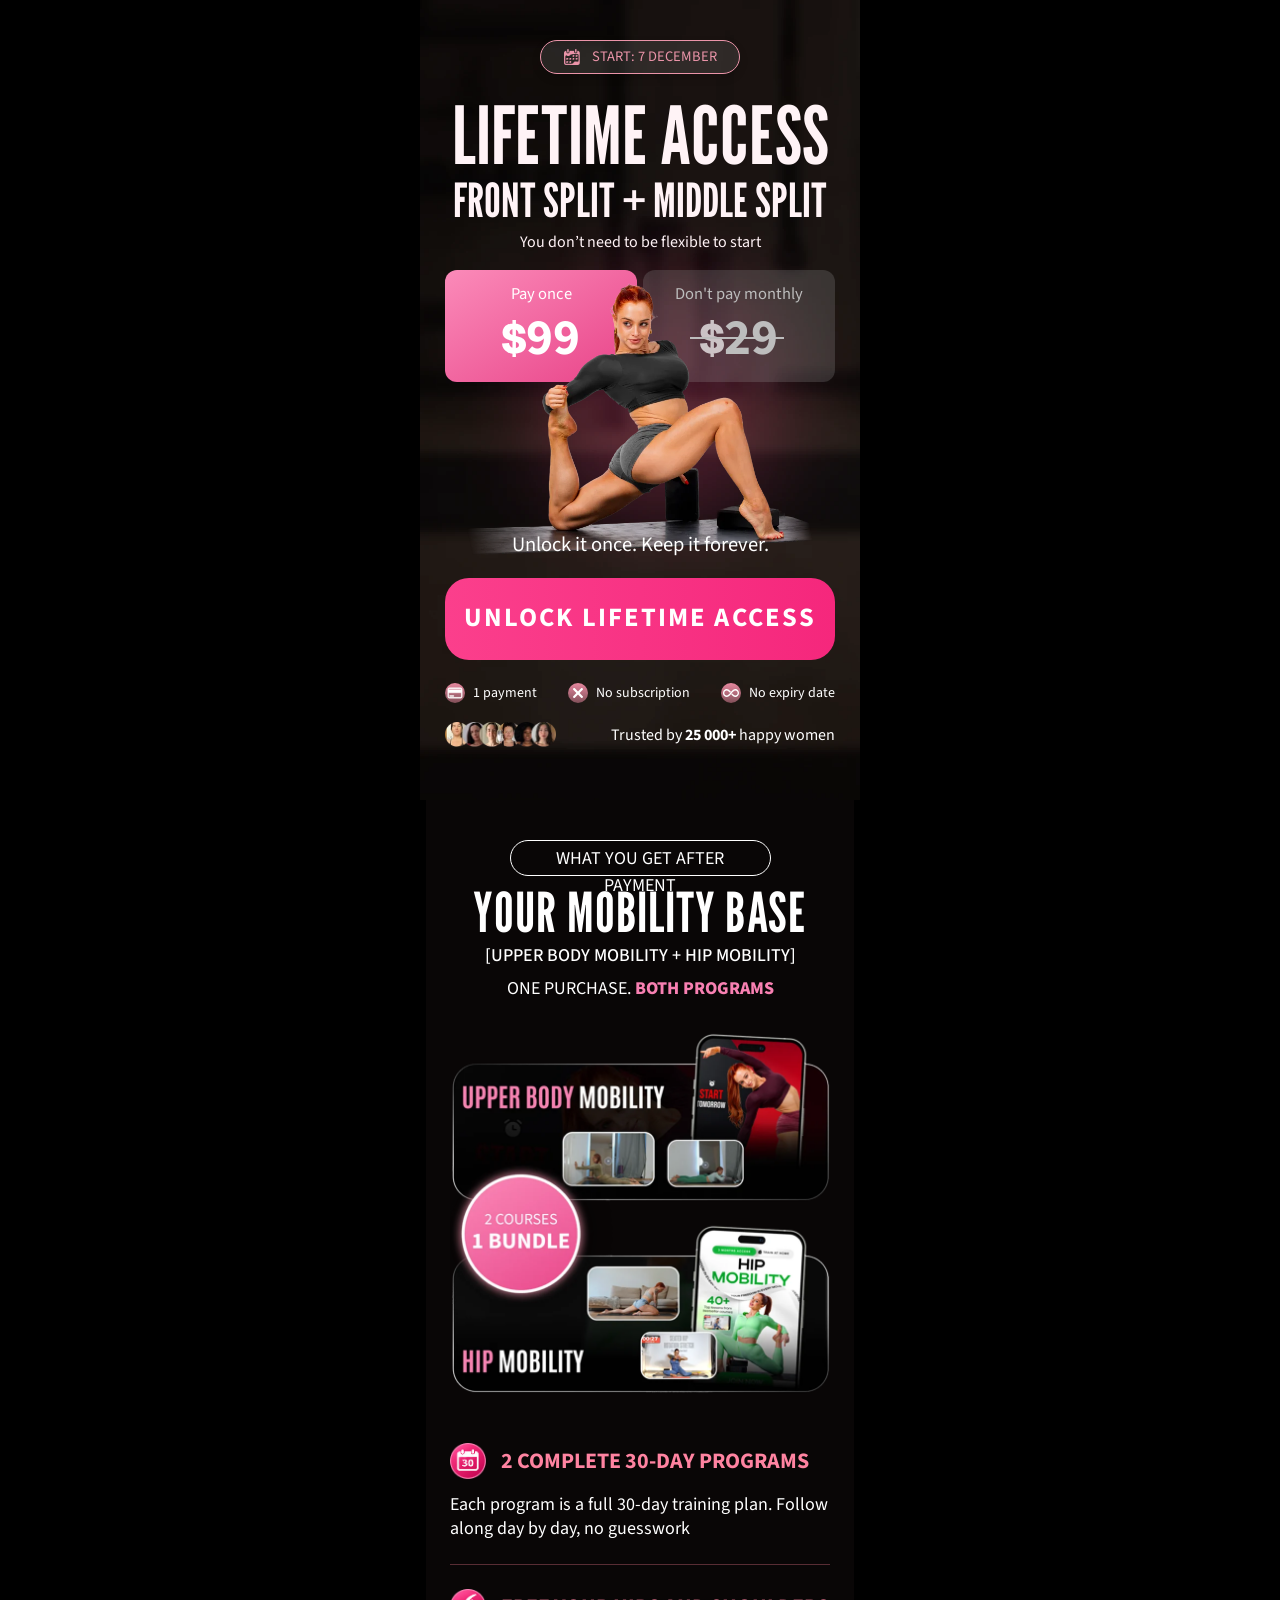
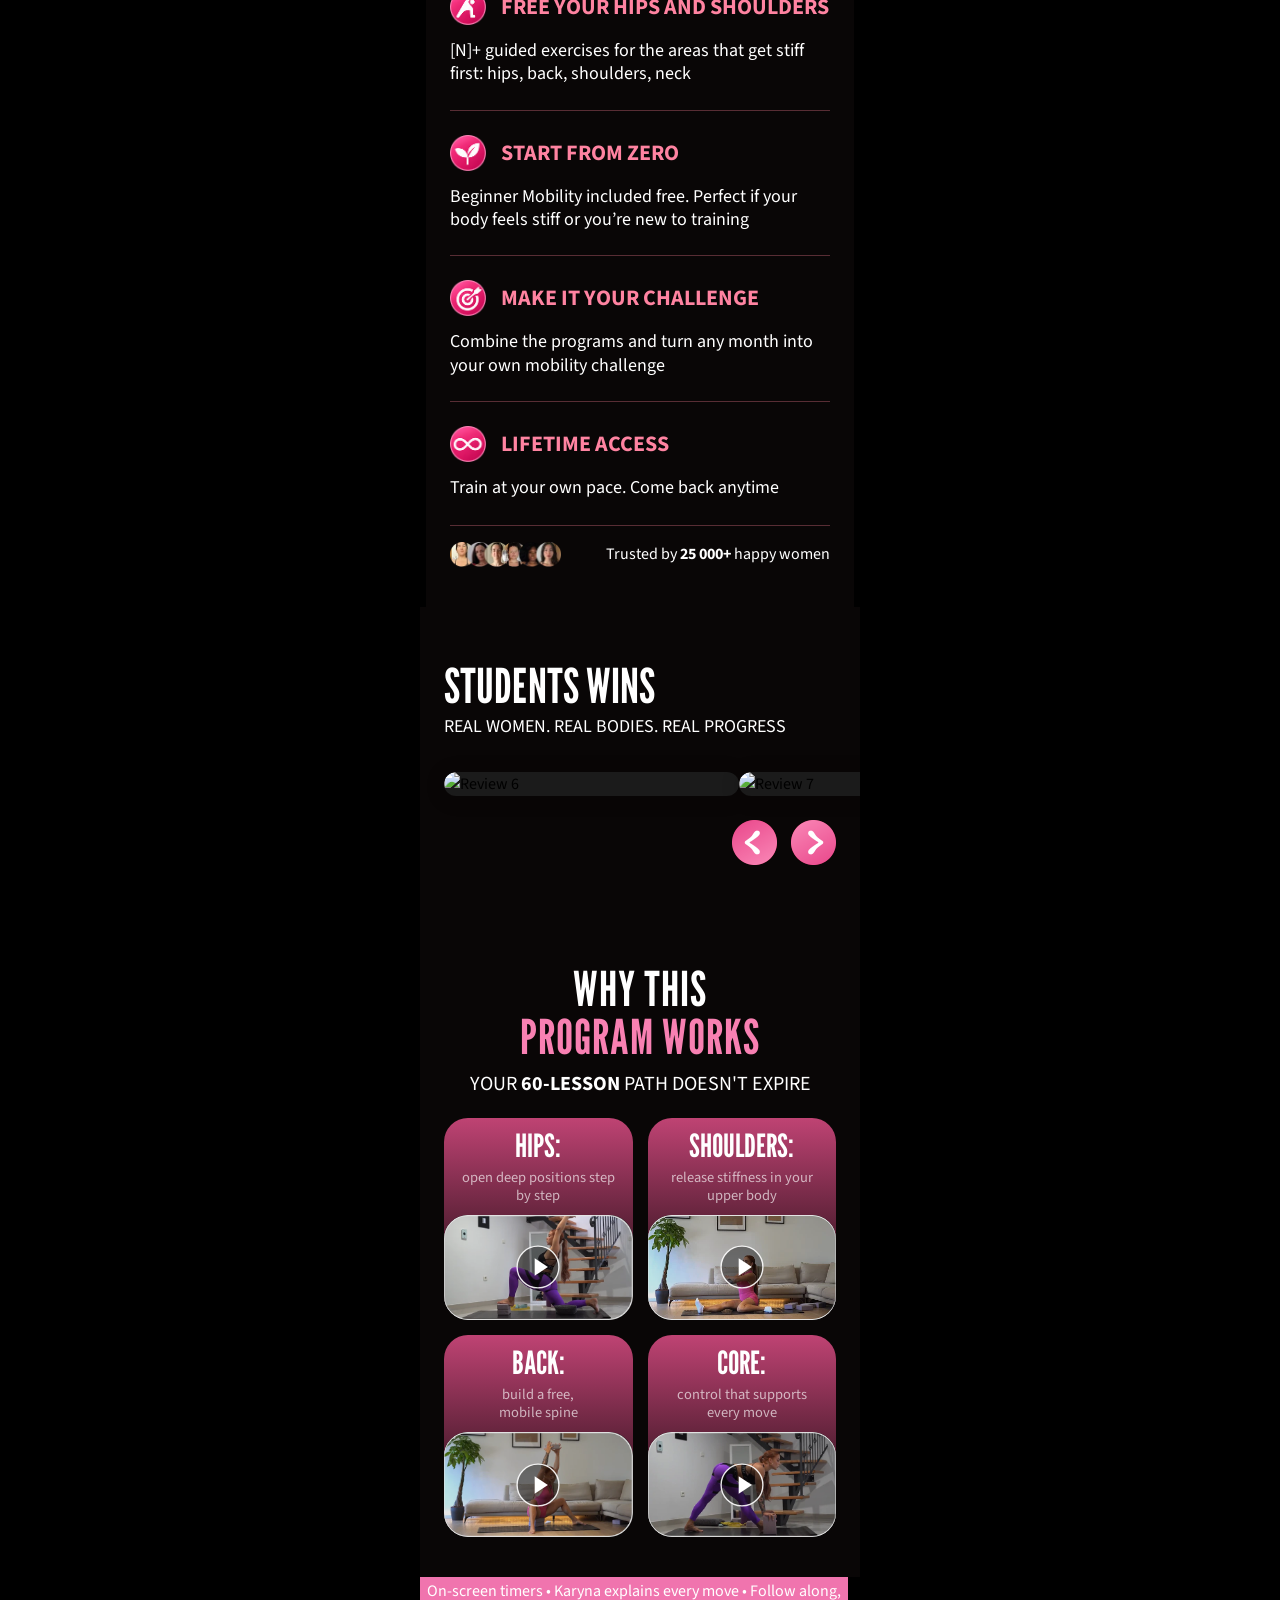
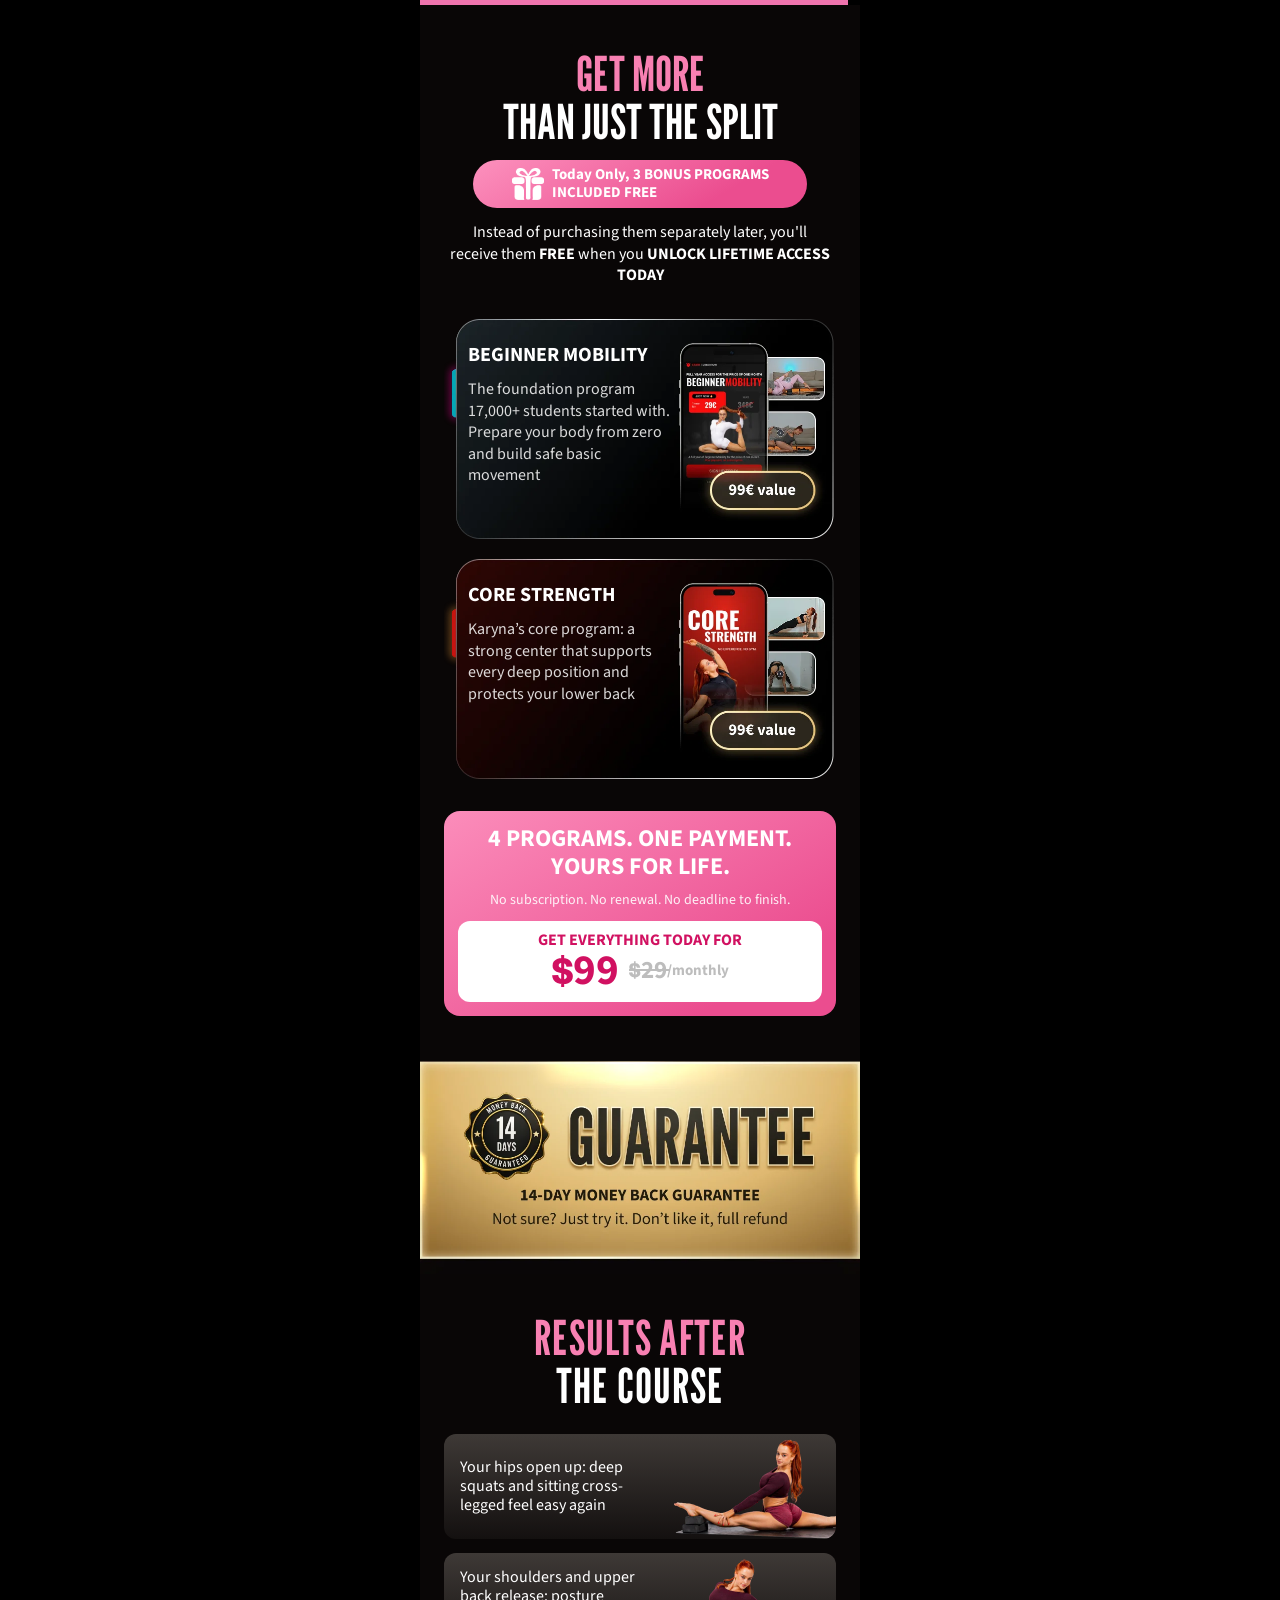
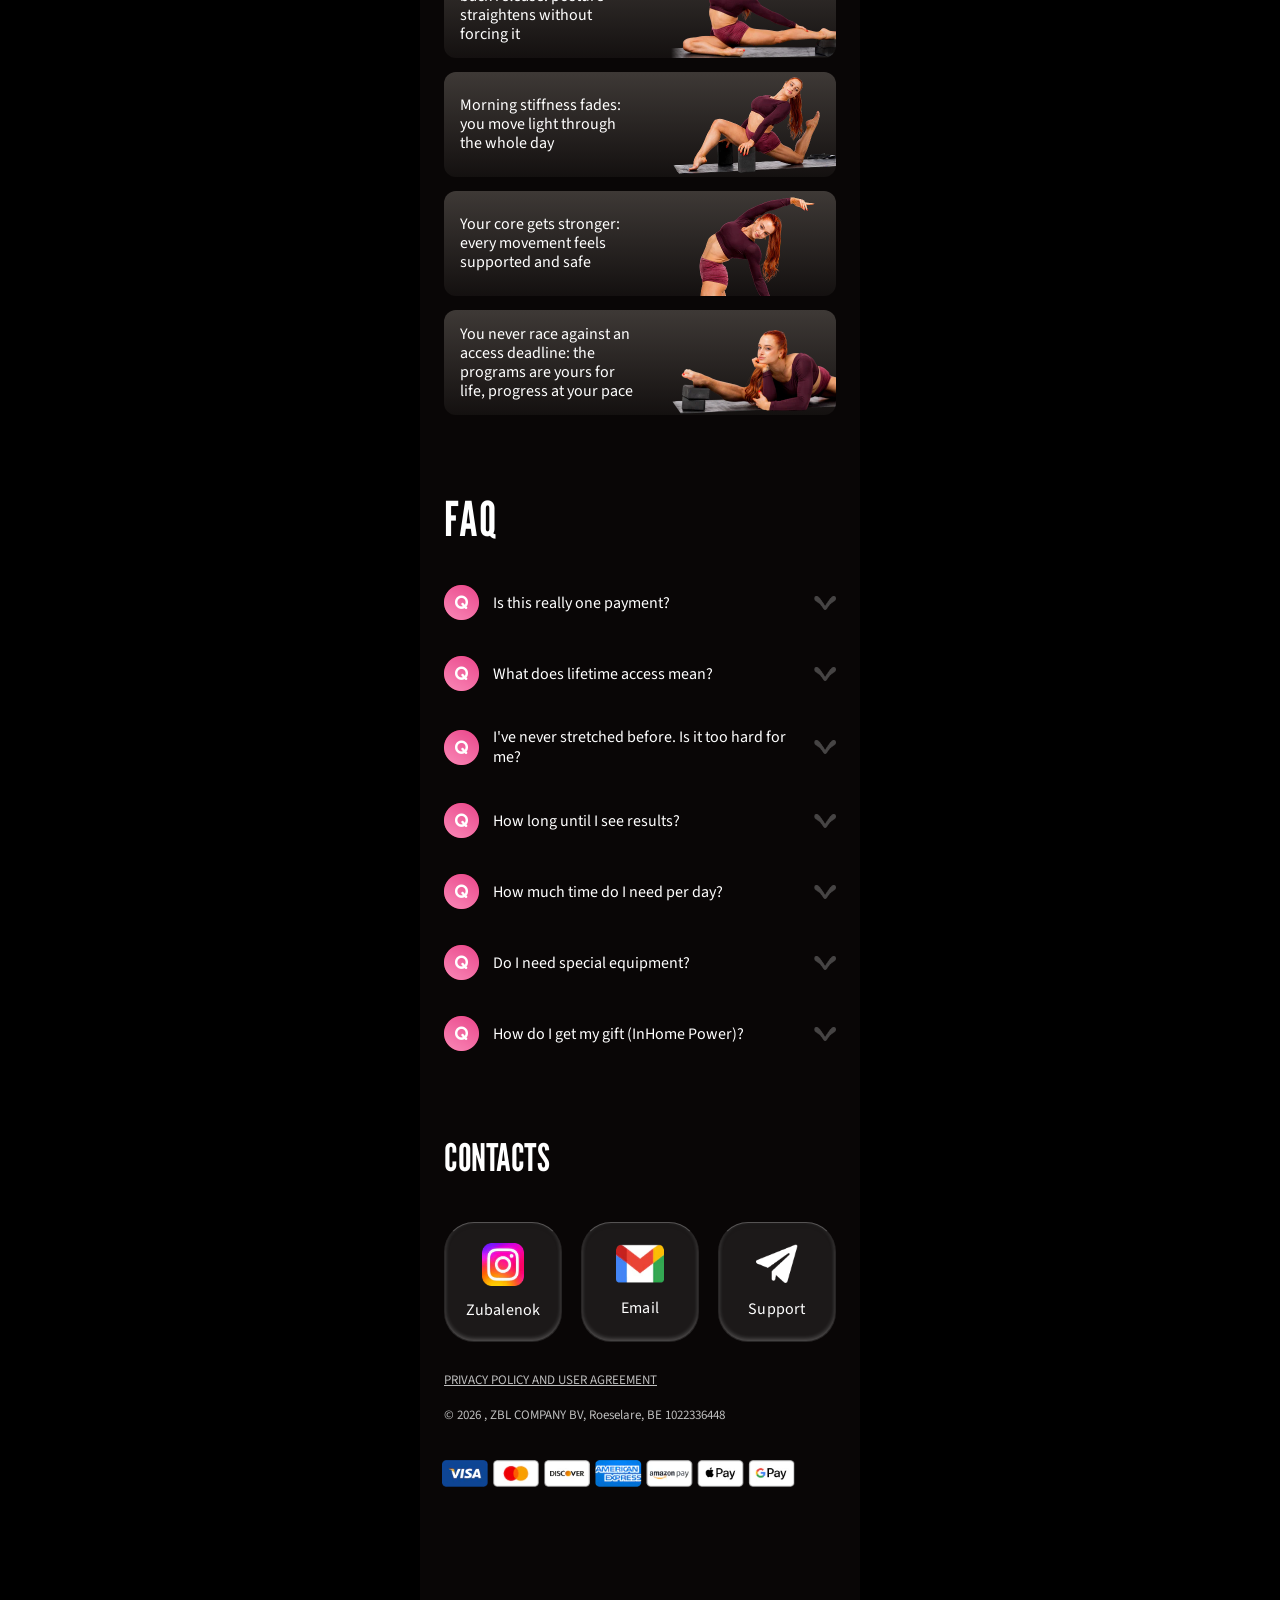
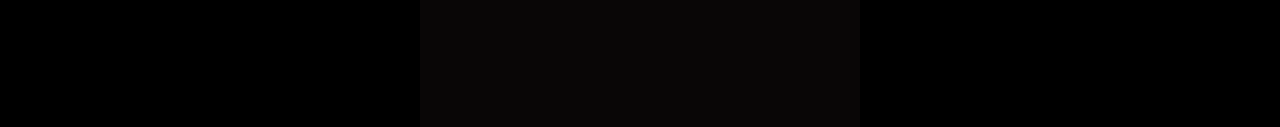
==== index.html @ 9b5e3858 "first commit" ====
<!DOCTYPE html>
<html lang="en">
<head>
<!-- Google tag (gtag.js) -->
<script async src="https://www.googletagmanager.com/gtag/js?id=G-TZE0TZQ7RE"></script>
<script>
  window.dataLayer = window.dataLayer || [];
  function gtag(){dataLayer.push(arguments);}
  gtag('js', new Date());
  gtag('config', 'G-TZE0TZQ7RE');
</script>
    <meta charset="UTF-8">
    <meta name="viewport" content="width=device-width, initial-scale=1.0">
    <link rel="icon" type="image/png" href="./images/favicon.png">
    <link rel="preconnect" href="https://itden-cdn.b-cdn.net" crossorigin>
    <link rel="preconnect" href="https://fonts.googleapis.com">
    <link rel="preconnect" href="https://fonts.gstatic.com" crossorigin>
    <link href="https://fonts.googleapis.com/css2?family=Aclonica&family=Kalam&family=League+Gothic&family=Outfit:wght@600;700&family=Righteous&family=Source+Sans+3:ital,wght@0,400;0,500;0,600;0,700;0,800;1,400;1,500;1,600;1,700&display=swap" rel="stylesheet">
    
    <link rel="stylesheet" href="./css/fonts.css">
    <link rel="stylesheet" href="./css/nullStyle.css">
    <link rel="stylesheet" href="./css/main-3.css?v=6">
    <link rel="stylesheet" href="https://cdn.jsdelivr.net/npm/swiper@11/swiper-bundle.min.css" />
    <title>LIFETIME ACCESS</title>
    
    <meta name="facebook-domain-verification" content="p7zouo59z8jqiuui834zld0821gn4q" />
    
<!-- Meta Pixel Code -->
<script>
!function(f,b,e,v,n,t,s)
{if(f.fbq)return;n=f.fbq=function(){n.callMethod?
n.callMethod.apply(n,arguments):n.queue.push(arguments)};
if(!f._fbq)f._fbq=n;n.push=n;n.loaded=!0;n.version='2.0';
n.queue=[];t=b.createElement(e);t.async=!0;
t.src=v;s=b.getElementsByTagName(e)[0];
s.parentNode.insertBefore(t,s)}(window, document,'script',
'https://connect.facebook.net/en_US/fbevents.js');
fbq('init', '1006799992124486');
fbq('track', 'PageView');
</script>
<noscript><img height="1" width="1" style="display:none"
src="https://www.facebook.com/tr?id=1006799992124486&ev=PageView&noscript=1"
/></noscript>
<!-- End Meta Pixel Code -->

<script type="text/javascript">
    (function(c,l,a,r,i,t,y){
        c[a]=c[a]||function(){(c[a].q=c[a].q||[]).push(arguments)};
        t=l.createElement(r);t.async=1;t.src="https://www.clarity.ms/tag/"+i;
        y=l.getElementsByTagName(r)[0];y.parentNode.insertBefore(t,y);
    })(window, document, "clarity", "script", "xu2f2pg60z");
</script>

<script id="usercentrics-cmp" src="https://web.cmp.usercentrics.eu/ui/loader.js" data-settings-id="9E96ZpomztPgSN" async></script>
<meta name="viewport" content="width=device-width, initial-scale=1, viewport-fit=cover" />

<script>
(function () {
    function updateTomorrowDate() {
        var el = document.getElementById('tomorrow');
        if (!el) return;
        var tomorrow = new Date();
        tomorrow.setDate(tomorrow.getDate() + 1);
        var day = tomorrow.getDate();
        var months = ['JANUARY','FEBRUARY','MARCH','APRIL','MAY','JUNE','JULY','AUGUST','SEPTEMBER','OCTOBER','NOVEMBER','DECEMBER'];
        el.textContent = day + ' ' + months[tomorrow.getMonth()];
    }
    if (document.readyState === 'loading') {
        document.addEventListener('DOMContentLoaded', updateTomorrowDate);
    } else {
        updateTomorrowDate();
    }
})();
</script>

</head>
<body>
<div class="wrapper">

  <!-- ════════════════════════════════════ S1 ═══════════════════════════════ -->
  <div class="s1">
    <div class="s1-date-badge">
      <div class="s1-img-block-calendar">
        <img src="./images/img20.webp" alt="Calendar Icon">
      </div>
      <div class="s1-date-text">START: <span id="tomorrow"></span></div>
    </div>

    <div class="s1-title-main">LIFETIME ACCESS</div>
    <div class="s1-title-sub">Front Split + Middle Split</div>

    <p class="s1-title-sub-2">You don’t need to be flexible to start</p>

    <div class="s1-bottom-group">
      <button data-href="https://zubalenok.online/shop/item/13170" class="s1-pricing-row check-click">
        <div class="s1-price-box s1-price-red">
          <div class="s1-price-label s1-price-label-red"><span>Pay once</span></div>
          <div class="s1-price-val-red">
            <svg width="24" height="37" viewBox="0 0 24 37" fill="none" xmlns="http://www.w3.org/2000/svg">
  <path d="M10.4509 37V0H13.9208V37H10.4509ZM12.5577 33.6742C9.99656 33.6742 7.79346 33.2584 5.94836 32.427C4.13081 31.5678 2.71256 30.376 1.69363 28.8517C0.702238 27.2996 0.137694 25.4843 0 23.4056L7.02238 23.0315C7.18761 24.0846 7.49053 24.9854 7.93115 25.7337C8.37177 26.4543 8.97762 27.0086 9.74871 27.3966C10.5198 27.7569 11.4836 27.9371 12.6403 27.9371C13.5491 27.9371 14.3201 27.8401 14.9535 27.6461C15.5869 27.4243 16.0688 27.0918 16.3993 26.6483C16.7573 26.2049 16.9363 25.6644 16.9363 25.027C16.9363 24.4172 16.7849 23.8906 16.4819 23.4472C16.2065 22.976 15.6558 22.5603 14.8296 22.2C14.0034 21.8397 12.778 21.4933 11.1532 21.1607C8.61962 20.5787 6.56799 19.9412 4.99828 19.2483C3.45611 18.5277 2.32702 17.6131 1.61102 16.5045C0.895009 15.3959 0.537005 13.9963 0.537005 12.3056C0.537005 10.5318 0.977625 8.97977 1.85886 7.64944C2.7401 6.3191 4.02065 5.29363 5.70052 4.57303C7.38038 3.82472 9.39071 3.45056 11.7315 3.45056C14.1824 3.45056 16.2478 3.88015 17.9277 4.73932C19.6351 5.57079 20.957 6.73483 21.8933 8.23146C22.8296 9.72809 23.3941 11.4603 23.5869 13.4281L16.6059 13.7191C16.5232 12.7768 16.2754 11.9592 15.8623 11.2663C15.4492 10.5734 14.8847 10.0468 14.1687 9.68652C13.4802 9.2985 12.6403 9.10449 11.6489 9.10449C10.3821 9.10449 9.39071 9.38165 8.6747 9.93595C7.98623 10.4903 7.642 11.197 7.642 12.0562C7.642 12.7213 7.79346 13.2757 8.09639 13.7191C8.42685 14.1625 8.99139 14.5367 9.79002 14.8416C10.5886 15.1464 11.6764 15.4375 13.0534 15.7146C15.8072 16.2412 17.9828 16.9202 19.58 17.7517C21.1773 18.5831 22.3064 19.5809 22.9673 20.7449C23.6558 21.8813 24 23.1978 24 24.6944C24 26.5236 23.5318 28.1172 22.5955 29.4753C21.6867 30.8056 20.3787 31.8449 18.6713 32.5933C16.9639 33.3139 14.926 33.6742 12.5577 33.6742Z" fill="white" />
</svg>99
          </div>
        </div>
        <div class="s1-price-box s1-price-gray">
          <div class="s1-price-label s1-price-label-gray"><span>Don't pay monthly</span></div>
          <div class="s1-price-val-gray">
           
            <svg style="opacity: 0.7;" width="24" height="37" viewBox="0 0 24 37" fill="none" xmlns="http://www.w3.org/2000/svg">
  <path d="M10.4509 37V0H13.9208V37H10.4509ZM12.5577 33.6742C9.99656 33.6742 7.79346 33.2584 5.94836 32.427C4.13081 31.5678 2.71256 30.376 1.69363 28.8517C0.702238 27.2996 0.137694 25.4843 0 23.4056L7.02238 23.0315C7.18761 24.0846 7.49053 24.9854 7.93115 25.7337C8.37177 26.4543 8.97762 27.0086 9.74871 27.3966C10.5198 27.7569 11.4836 27.9371 12.6403 27.9371C13.5491 27.9371 14.3201 27.8401 14.9535 27.6461C15.5869 27.4243 16.0688 27.0918 16.3993 26.6483C16.7573 26.2049 16.9363 25.6644 16.9363 25.027C16.9363 24.4172 16.7849 23.8906 16.4819 23.4472C16.2065 22.976 15.6558 22.5603 14.8296 22.2C14.0034 21.8397 12.778 21.4933 11.1532 21.1607C8.61962 20.5787 6.56799 19.9412 4.99828 19.2483C3.45611 18.5277 2.32702 17.6131 1.61102 16.5045C0.895009 15.3959 0.537005 13.9963 0.537005 12.3056C0.537005 10.5318 0.977625 8.97977 1.85886 7.64944C2.7401 6.3191 4.02065 5.29363 5.70052 4.57303C7.38038 3.82472 9.39071 3.45056 11.7315 3.45056C14.1824 3.45056 16.2478 3.88015 17.9277 4.73932C19.6351 5.57079 20.957 6.73483 21.8933 8.23146C22.8296 9.72809 23.3941 11.4603 23.5869 13.4281L16.6059 13.7191C16.5232 12.7768 16.2754 11.9592 15.8623 11.2663C15.4492 10.5734 14.8847 10.0468 14.1687 9.68652C13.4802 9.2985 12.6403 9.10449 11.6489 9.10449C10.3821 9.10449 9.39071 9.38165 8.6747 9.93595C7.98623 10.4903 7.642 11.197 7.642 12.0562C7.642 12.7213 7.79346 13.2757 8.09639 13.7191C8.42685 14.1625 8.99139 14.5367 9.79002 14.8416C10.5886 15.1464 11.6764 15.4375 13.0534 15.7146C15.8072 16.2412 17.9828 16.9202 19.58 17.7517C21.1773 18.5831 22.3064 19.5809 22.9673 20.7449C23.6558 21.8813 24 23.1978 24 24.6944C24 26.5236 23.5318 28.1172 22.5955 29.4753C21.6867 30.8056 20.3787 31.8449 18.6713 32.5933C16.9639 33.3139 14.926 33.6742 12.5577 33.6742Z" fill="white" />
</svg>29
          </div>
        </div>
      </button>

      <img src="./images/imgm16.webp" class="n-karina" alt="">

      <div class="s1-desc-text">
        <span class="s1-bold-white">Unlock it once. Keep it forever.</span>
      </div>

      <button data-href="https://zubalenok.online/shop/item/13170" class="s1-cta-wrapper check-click">
        <div class="s1-cta-btn">UNLOCK LIFETIME ACCESS</div>
      </button>

      <!-- ДОД. З ДИЗАЙНУ: три бейджі довіри під CTA -->
      <div class="s1-trust-badges">
        <div class="s1-trust-badge">
          <div class="s1-trust-icon">
            <svg width="20" height="20" viewBox="0 0 20 20" fill="none" xmlns="http://www.w3.org/2000/svg">
  <rect width="20" height="20" rx="10" fill="url(#paint0_linear_533_546)" />
  <path d="M15.5898 4.7998C16.4796 4.7998 17.1904 5.54694 17.1904 6.45117V7.20117L17.2002 7.27539V9.32129C17.2002 9.34349 17.1937 9.36432 17.1904 9.38184V13.5488C17.1904 14.4531 16.4796 15.2002 15.5898 15.2002H4.40039C3.51076 15.2 2.7998 14.453 2.7998 13.5488V6.45117C2.7998 5.54704 3.51076 4.79997 4.40039 4.7998H15.5898ZM3.66699 13.5469C3.66711 13.9774 4.00173 14.3143 4.40039 14.3145H15.5898C15.9886 14.3145 16.3241 13.9775 16.3242 13.5469V9.76367H3.66699V13.5469ZM8.54883 12.5205C8.79523 12.5205 8.98435 12.7238 8.98438 12.9619C8.98438 13.1987 8.79623 13.4033 8.55078 13.4033H4.90039C4.65494 13.4033 4.4668 13.1987 4.4668 12.9619C4.46682 12.7252 4.65496 12.5205 4.90039 12.5205H8.54883ZM4.40039 5.68359C4.00367 5.68377 3.66699 6.02089 3.66699 6.45117V6.83594H16.3242V6.45117C16.3242 6.02045 15.9887 5.68359 15.5898 5.68359H4.40039Z" fill="white" stroke="white" stroke-width="0.4" />
  <defs>
    <linearGradient id="paint0_linear_533_546" x1="10" y1="0" x2="10" y2="20" gradientUnits="userSpaceOnUse">
      <stop stop-color="#E6889F" />
      <stop offset="1" stop-color="#E6889F" stop-opacity="0.5" />
    </linearGradient>
  </defs>
</svg>
          </div>
          <span class="s1-trust-label">1 payment</span>
        </div>
        <div class="s1-trust-badge">
          <div class="s1-trust-icon">
           <svg width="20" height="20" viewBox="0 0 20 20" fill="none" xmlns="http://www.w3.org/2000/svg">
  <rect width="20" height="20" rx="10" fill="url(#paint0_linear_533_550)" />
  <path d="M14.7298 13.1341L11.5936 9.9997L14.7274 6.86348C15.0888 6.50327 15.0888 5.92394 14.7286 5.56253L14.4375 5.27076C14.2664 5.09546 14.0322 5 13.7861 5C13.7849 5 13.7849 5 13.7849 5C13.5387 5 13.3076 5.09666 13.1347 5.27016L9.99969 8.40758L6.86348 5.27376C6.50387 4.91355 5.92514 4.91175 5.56373 5.27196L5.27196 5.56072C5.09606 5.73302 5 5.96716 5 6.2127C5 6.45945 5.09666 6.69178 5.27016 6.86468L8.40757 9.9997L5.27316 13.1359C4.91175 13.4961 4.91175 14.0755 5.27196 14.4381L5.56313 14.7292C5.73543 14.9045 5.96896 15 6.2151 15C6.46005 15 6.69418 14.9021 6.86648 14.7298L10.0009 11.593L13.1359 14.7262C13.3136 14.9057 13.5501 14.9964 13.7873 14.9964C14.022 14.9964 14.2574 14.9069 14.4369 14.728L14.728 14.4375C14.9045 14.2664 15 14.0322 15 13.7861C15.0012 13.54 14.9045 13.3076 14.731 13.1341H14.7298Z" fill="white" />
  <defs>
    <linearGradient id="paint0_linear_533_550" x1="10" y1="0" x2="10" y2="20" gradientUnits="userSpaceOnUse">
      <stop stop-color="#E6889F" />
      <stop offset="1" stop-color="#E6889F" stop-opacity="0.5" />
    </linearGradient>
  </defs>
</svg>
          </div>
          <span class="s1-trust-label">No subscription</span>
        </div>
        <div class="s1-trust-badge">
          <div class="s1-trust-icon">
            <svg width="20" height="20" viewBox="0 0 20 20" fill="none" xmlns="http://www.w3.org/2000/svg">
  <rect width="20" height="20" rx="10" fill="url(#paint0_linear_533_554)" />
  <path d="M14.3936 6.00332C12.8735 6.00332 11.4518 7.23302 10.6003 8.15052C10.3863 8.3812 10.2082 8.59193 10.0746 8.75843C10.0363 8.80699 9.99884 8.85382 9.96682 8.89631C9.86292 9.02986 9.78715 9.13392 9.74653 9.18943L9.17238 10.002L9.12864 10.0662L9.12473 10.0705L8.99507 10.2344C8.56075 10.7781 7.03518 12.5586 5.60173 12.5586C4.33003 12.5586 3.29425 11.4087 3.29425 9.99687C3.29425 8.58508 4.33005 7.43694 5.60173 7.43694C7.03981 7.43694 8.56312 9.21557 8.99507 9.75932L9.03881 9.81222L9.58483 9.03954C9.63092 8.97277 9.73091 8.84182 9.86058 8.67792C9.66451 8.43858 9.38876 8.12551 9.05835 7.79858C8.19674 6.94873 6.93824 6 5.60102 6C4.73318 6 3.93563 6.34428 3.31154 6.9149C2.51165 7.64769 2 8.75771 2 9.99875C2 11.2398 2.51009 12.3471 3.31154 13.0826C3.93333 13.6532 4.73166 13.9975 5.60102 13.9975C7.46249 13.9975 9.17473 12.1616 9.87223 11.3048C9.88786 11.2849 9.9066 11.2623 9.92223 11.245C9.95035 11.212 9.97222 11.1825 9.99643 11.1513C10.1347 10.9762 10.2245 10.8495 10.2503 10.814L10.8205 10.0084H10.8229L10.8752 9.93031L11.0049 9.76815C11.4392 9.22182 12.9648 7.44399 14.3982 7.44399C15.6723 7.44399 16.7057 8.59217 16.7057 10.0039C16.7057 11.4157 15.6715 12.5656 14.3982 12.5656C12.9601 12.5656 11.4368 10.7853 11.0049 10.2415L10.9611 10.1886L10.4151 10.9612C10.3933 10.9925 10.3253 11.0853 10.2253 11.2162C10.1995 11.2491 10.173 11.2847 10.1433 11.3229C10.8494 12.1866 12.5532 14 14.4005 14C16.3862 14 18 12.2066 18 10.0039C18 7.80124 16.3846 6.00787 14.4005 6.00787L14.3936 6.00332Z" fill="white" />
  <defs>
    <linearGradient id="paint0_linear_533_554" x1="10" y1="0" x2="10" y2="20" gradientUnits="userSpaceOnUse">
      <stop stop-color="#E6889F" />
      <stop offset="1" stop-color="#E6889F" stop-opacity="0.5" />
    </linearGradient>
  </defs>
</svg>
          </div>
          <span class="s1-trust-label">No expiry date</span>
        </div>
      </div>

      <div class="s1-features-row">
       <div class="s13__trust">
      <img class="s13__trust-avatars" src="./images/new-2/img2.webp" alt="Happy customers avatars">
      <div class="s13__trust-text">
        <span class="s13__trust-reg">Trusted by </span>
        <span class="s13__trust-bold">25 000+</span>
        <span class="s13__trust-reg"> happy women</span>
      </div>
    </div>
      </div>
    </div>
  </div>


  <!-- ════════════════════════════════════ S13 ══════════════════════════════ -->
  <div class="s13">
    <div class="s13__header">
      <div class="s13__badge">What you get after payment</div>
      <div class="s13__title-box">
        <h2 class="s13__title">
          <span class="s13__title-white">YOUR MOBILITY BASE </span>
        </h2>
        <div class="s13__subtitle">[Upper Body Mobility + Hip Mobility]</div>
        <div class="s13__highlight">
          <span class="s13__hl-white">ONE PURCHASE. </span>
          <span class="s13__hl-red">BOTH PROGRAMS</span>
        </div>
      </div>
    </div>

    <div class="s13__mockup">
      <img class="s13__mockup-img" src="./images/imgm14.webp" alt="Split Bundle Offer" />
    </div>

    <div class="s13__benefits">
      <div class="s13__benefit">
        <div class="s13__benefit-text">
          <div class="s13__benefit-title"><img class="s13__benefit-icon" src="./images/ico3.png" alt="Courses Icon" /> 2 COMPLETE 30-DAY PROGRAMS</div>
          <div class="s13__benefit-desc">Each program is a full 30-day training plan. Follow along day by day, no guesswork</div>
        </div>
      </div>
      <div class="s13__benefit">
        <div class="s13__benefit-text">
          <div class="s13__benefit-title"><img class="s13__benefit-icon" src="./images/ico2.png" alt="Start From Zero Icon" /> FREE YOUR HIPS AND SHOULDERS</div>
          <div class="s13__benefit-desc">[N]+ guided exercises for the areas that get stiff first: hips, back, shoulders, neck</div>
        </div>
      </div>
      <div class="s13__benefit">
        <div class="s13__benefit-text">
          <div class="s13__benefit-title"><img class="s13__benefit-icon" src="./images/ico5.png" alt="Exercises Icon" /> START FROM ZERO</div>
          <div class="s13__benefit-desc">Beginner Mobility included free. Perfect if your body feels stiff or you’re new to training</div>
        </div>
      </div>
      <div class="s13__benefit">
        <div class="s13__benefit-text">
          <div class="s13__benefit-title"><img class="s13__benefit-icon" src="./images/ico4.png" alt="Lifetime Access Icon" /> MAKE IT YOUR CHALLENGE</div>
          <div class="s13__benefit-desc">Combine the programs and turn any month into your own mobility challenge</div>
        </div>
      </div>
      <div class="s13__benefit s13__benefit--last">
        <div class="s13__benefit-text">
          <div class="s13__benefit-title"><img class="s13__benefit-icon" src="./images/ico1.png" alt="Lifetime Access Icon" /> LIFETIME ACCESS</div>
          <div class="s13__benefit-desc">Train at your own pace. Come back anytime</div>
        </div>
      </div>
    </div>

    <div class="s13__trust">
      <img class="s13__trust-avatars" src="./images/new-2/img2.webp" alt="Happy customers avatars" />
      <div class="s13__trust-text">
        <span class="s13__trust-reg">Trusted by </span>
        <span class="s13__trust-bold">25 000+</span>
        <span class="s13__trust-reg"> happy women</span>
      </div>
    </div>
  </div>


  <!-- ════════════════════════════════════ S6 ═══════════════════════════════ -->
  <div class="s6">
    <div class="s6-header">
      <h2 class="s6-title">Students Wins</h2>
      <p class="s6-title-2">Real women. Real bodies. Real progress</p>
    </div>


    <div class="swiper s6-swiper">
      <div class="swiper-wrapper">

        <div class="swiper-slide s6-slide"><img loading="lazy" src="./images/galerry/6.webp" alt="Review 6" class="s6-img"></div>
        <div class="swiper-slide s6-slide"><img loading="lazy" src="./images/galerry/7.webp" alt="Review 7" class="s6-img"></div>
        <div class="swiper-slide s6-slide" data-video="https://itden-cdn.b-cdn.net/stretching/vd-3.mp4"><img loading="lazy" src="./images/galerry/8.webp" alt="Review 8" class="s6-img"></div>
        <div class="swiper-slide s6-slide"><img loading="lazy" src="./images/galerry/9.webp" alt="Review 9" class="s6-img"></div>
        <div class="swiper-slide s6-slide"><img loading="lazy" src="./images/galerry/10.webp" alt="Review 10" class="s6-img"></div>
        <div class="swiper-slide s6-slide"><img loading="lazy" src="./images/galerry/11.webp" alt="Review 11" class="s6-img"></div>
        <div class="swiper-slide s6-slide"><img loading="lazy" src="./images/galerry/12.webp" alt="Review 12" class="s6-img"></div>
        <div class="swiper-slide s6-slide" data-video="https://itden-cdn.b-cdn.net/stretching/vd-4.mp4"><img loading="lazy" src="./images/galerry/13.webp" alt="Review 13" class="s6-img"></div>
        <div class="swiper-slide s6-slide"><img loading="lazy" src="./images/galerry/14.webp" alt="Review 14" class="s6-img"></div>
        <div class="swiper-slide s6-slide"><img loading="lazy" src="./images/galerry/15.webp" alt="Review 15" class="s6-img"></div>
        <div class="swiper-slide s6-slide"><img loading="lazy" src="./images/galerry/16.webp" alt="Review 16" class="s6-img"></div>
        <div class="swiper-slide s6-slide"><img loading="lazy" src="./images/galerry/17.webp" alt="Review 17" class="s6-img"></div>
        <div class="swiper-slide s6-slide" data-video="https://itden-cdn.b-cdn.net/stretching/video2.MP4"><img loading="lazy" src="./images/galerry/18.webp" alt="Review 18" class="s6-img"></div>
        <div class="swiper-slide s6-slide"><img loading="lazy" src="./images/galerry/19.webp" alt="Review 19" class="s6-img"></div>
        <div class="swiper-slide s6-slide"><img loading="lazy" src="./images/galerry/20.webp" alt="Review 20" class="s6-img"></div>
        <div class="swiper-slide s6-slide" data-video="https://itden-cdn.b-cdn.net/stretching/video4.MP4"><img loading="lazy" src="./images/galerry/21.webp" alt="Review 21" class="s6-img"></div>
        <div class="swiper-slide s6-slide"><img loading="lazy" src="./images/galerry/22.webp" alt="Review 22" class="s6-img"></div>
        <div class="swiper-slide s6-slide"><img loading="lazy" src="./images/galerry/23.webp" alt="Review 23" class="s6-img"></div>
        <div class="swiper-slide s6-slide" data-video="https://itden-cdn.b-cdn.net/stretching/Instagram_15.04.2026_MiddleSplit_Video.mp4"><img loading="lazy" src="./images/galerry/24.webp" alt="Review 24" class="s6-img"></div>
        <div class="swiper-slide s6-slide" data-video="https://itden-cdn.b-cdn.net/stretching/video5.MP4"><img loading="lazy" src="./images/galerry/25.webp" alt="Review 25" class="s6-img"></div>
        <div class="swiper-slide s6-slide"><img loading="lazy" src="./images/galerry/26.webp" alt="Review 26" class="s6-img"></div>
        <div class="swiper-slide s6-slide" data-video="https://itden-cdn.b-cdn.net/stretching/Instagram_15.04.2026_FullSplit_Video.MP4"><img loading="lazy" src="./images/galerry/27.webp" alt="Review 27" class="s6-img"></div>
        <div class="swiper-slide s6-slide"><img loading="lazy" src="./images/galerry/28.webp" alt="Review 28" class="s6-img"></div>
        <div class="swiper-slide s6-slide" data-video="https://itden-cdn.b-cdn.net/stretching/vd-10.mp4"><img loading="lazy" src="./images/galerry/29.webp" alt="Review 29" class="s6-img"></div>
        <div class="swiper-slide s6-slide"><img loading="lazy" src="./images/galerry/30.webp" alt="Review 30" class="s6-img"></div>
        <div class="swiper-slide s6-slide" data-video="https://itden-cdn.b-cdn.net/stretching/feur289aew.mp4"><img loading="lazy" src="./images/galerry/31.webp" alt="Review 31" class="s6-img"></div>
        <div class="swiper-slide s6-slide" data-video="https://itden-cdn.b-cdn.net/stretching/vd-11.MP4"><img loading="lazy" src="./images/galerry/32.webp" alt="Review 32" class="s6-img"></div>
        <div class="swiper-slide s6-slide"><img loading="lazy" src="./images/galerry/33.webp" alt="Review 33" class="s6-img"></div>
        <div class="swiper-slide s6-slide" data-video="https://itden-cdn.b-cdn.net/stretching/Splits%20Course%20from%20Zubalenok%20on%20IG.mp4"><img loading="lazy" src="./images/galerry/34.webp" alt="Review 34" class="s6-img"></div>
                <div class="swiper-slide s6-slide" data-video="https://itden-cdn.b-cdn.net/stretching/sdk23o.MP4"><img loading="lazy" src="./images/galerry/1.webp" alt="Review 1" class="s6-img"></div>
        <div class="swiper-slide s6-slide"><img loading="lazy" src="./images/galerry/3.webp" alt="Review 3" class="s6-img"></div>
        <div class="swiper-slide s6-slide" data-video="https://itden-cdn.b-cdn.net/stretching/vd-2.mp4"><img loading="lazy" src="./images/galerry/4.webp" alt="Review 4" class="s6-img"></div>
        <div class="swiper-slide s6-slide"><img loading="lazy" src="./images/galerry/5.webp" alt="Review 5" class="s6-img"></div>
      </div>
    </div>

    <div class="s6-controls">
      <div class="swiper-pagination s6-pagination"></div>
      <div class="s6-nav">
        <div class="swiper-button-prev s6-prev"><img src="./images/slider-arrow.png" alt=""></div>
        <div class="swiper-button-next s6-next"><img src="./images/slider-arrow.png" alt=""></div>
      </div>
    </div>
  </div>


   <!-- ════════════════════════════════════ S5 ═══════════════════════════════ -->
  <div class="s5">
    <div class="s5-header">
      <div class="s5-title-group">
        <h2 class="s5-title-white">Why this</h2>
        <h2 class="s5-title-red">Program Works</h2>
      </div>
      <h3 class="s5-subtitle">YOUR <b>60-LESSON</b> PATH DOESN'T EXPIRE</h3>
    </div>
<div class="s5-grid">
  <div class="s5-card video-card-item">
    <div class="s5-card-text">
      <h4 class="s5-card-title">HIPS:</h4>
      <p class="s5-card-desc">open deep positions step<br>by step</p>
    </div>
    <div class="s5-video-container video-wrapper-small">
      <video class="video-player" data-src="https://itden-cdn.b-cdn.net/splits/1.mp4" poster="./images/poster-1.webp" playsinline loop muted preload="metadata"></video>
      <div class="video-overlay"><div class="video-play-btn" aria-label="Play"><svg viewBox="0 0 80 80" xmlns="http://www.w3.org/2000/svg"><circle cx="40" cy="40" r="38" fill="rgba(0,0,0,0.4)" stroke="rgba(255,255,255,0.9)" stroke-width="2.5"></circle><polygon class="icon-play" points="34,24 58,40 34,56" fill="white"></polygon><g class="icon-pause" style="display:none"><rect x="26" y="24" width="9" height="32" rx="2" fill="white"></rect><rect x="45" y="24" width="9" height="32" rx="2" fill="white"></rect></g></svg></div></div>
    </div>
  </div>
  <div class="s5-card video-card-item">
    <div class="s5-card-text">
      <h4 class="s5-card-title">SHOULDERS:</h4>
      <p class="s5-card-desc">release stiffness in your<br>upper body</p>
    </div>
    <div class="s5-video-container video-wrapper-small">
      <video class="video-player" data-src="https://itden-cdn.b-cdn.net/splits/jjj2.mp4" poster="./images/poster-2.webp" playsinline loop muted preload="metadata"></video>
      <div class="video-overlay"><div class="video-play-btn" aria-label="Play"><svg viewBox="0 0 80 80" xmlns="http://www.w3.org/2000/svg"><circle cx="40" cy="40" r="38" fill="rgba(0,0,0,0.4)" stroke="rgba(255,255,255,0.9)" stroke-width="2.5"></circle><polygon class="icon-play" points="34,24 58,40 34,56" fill="white"></polygon><g class="icon-pause" style="display:none"><rect x="26" y="24" width="9" height="32" rx="2" fill="white"></rect><rect x="45" y="24" width="9" height="32" rx="2" fill="white"></rect></g></svg></div></div>
    </div>
  </div>
  <div class="s5-card video-card-item">
    <div class="s5-card-text">
      <h4 class="s5-card-title">BACK:</h4>
      <p class="s5-card-desc">build a free,<br>mobile spine</p>
    </div>
    <div class="s5-video-container video-wrapper-small">
      <video class="video-player" data-src="https://itden-cdn.b-cdn.net/splits/jjj3.mp4" poster="./images/poster-3.webp" playsinline loop muted preload="metadata"></video>
      <div class="video-overlay"><div class="video-play-btn" aria-label="Play"><svg viewBox="0 0 80 80" xmlns="http://www.w3.org/2000/svg"><circle cx="40" cy="40" r="38" fill="rgba(0,0,0,0.4)" stroke="rgba(255,255,255,0.9)" stroke-width="2.5"></circle><polygon class="icon-play" points="34,24 58,40 34,56" fill="white"></polygon><g class="icon-pause" style="display:none"><rect x="26" y="24" width="9" height="32" rx="2" fill="white"></rect><rect x="45" y="24" width="9" height="32" rx="2" fill="white"></rect></g></svg></div></div>
    </div>
  </div>
  <div class="s5-card video-card-item">
    <div class="s5-card-text">
      <h4 class="s5-card-title">CORE:</h4>
      <p class="s5-card-desc">control that supports<br>every move</p>
    </div>
    <div class="s5-video-container video-wrapper-small">
      <video class="video-player" data-src="https://itden-cdn.b-cdn.net/splits/4.mp4" poster="./images/poster-4.webp" playsinline loop muted preload="metadata"></video>
      <div class="video-overlay"><div class="video-play-btn" aria-label="Play"><svg viewBox="0 0 80 80" xmlns="http://www.w3.org/2000/svg"><circle cx="40" cy="40" r="38" fill="rgba(0,0,0,0.4)" stroke="rgba(255,255,255,0.9)" stroke-width="2.5"></circle><polygon class="icon-play" points="34,24 58,40 34,56" fill="white"></polygon><g class="icon-pause" style="display:none"><rect x="26" y="24" width="9" height="32" rx="2" fill="white"></rect><rect x="45" y="24" width="9" height="32" rx="2" fill="white"></rect></g></svg></div></div>
    </div>
  </div>
</div>
  </div>

  <p class="textp">On-screen timers • Karyna explains every move • Follow along, </p>

  <!-- ════════════════════════════════════ S25 ══════════════════════════════ -->
  <div class="s25">
    <div class="s25-header">
      <!-- ЗМ. З ДИЗАЙНУ: заголовок "GET MORE / THAN JUST THE SPLIT" -->
      <h2 class="s25-title s25-title-red">
        GET MORE<br>
        <span class="s25-title">THAN JUST THE SPLIT</span>
      </h2>

      <!-- ЗМ. З ДИЗАЙНУ: текст бейджа -->
      <div class="s25-top-badge" style="width: 85%;">
        <img src="./images/new/img5.webp" class="s25-badge-icon" alt="">
        <span class="s25-badge-text">Today Only, 3 BONUS PROGRAMS <br> INCLUDED FREE</span>
      </div>

     <p class="s25-subtext">
  Instead of purchasing them separately later, you'll<br>
  receive them <strong>FREE</strong> when you <strong>unlock LIFETIME ACCESS</strong><br>
  <strong>TODAY</strong>
</p>
    </div>

  <div class="s25-cards-list">
  <!-- Картка 1 — ДОД. кольорова смужка зліва -->
  <div class="s25-card s25-card-1">
    
    <div class="s25-card-content">
      <h3 class="s25-card-title">BEGINNER MOBILITY</h3>
      <p class="s25-card-desc">The foundation program<br>17,000+ students started with.<br>Prepare your body from zero<br>and build safe basic movement</p>
    </div>
  </div>
  <!-- Картка 2 -->
  <div class="s25-card s25-card-2">
    
    <div class="s25-card-content">
      <h3 class="s25-card-title">CORE STRENGTH</h3>
      <p class="s25-card-desc">Karyna’s core program: a<br>strong center that supports<br>every deep position and<br>protects your lower back</p>
    </div>
  </div>
</div>

    <button data-href="https://zubalenok.online/shop/item/13170" class="s25-total-box check-click">
      <h3 class="s25-total-title"><span>4 PROGRAMS. ONE PAYMENT. <br> YOURS FOR LIFE. </h3>
      <p class="s25-total-sub">No subscription. No renewal. No deadline to finish.</p>
      <div class="s25-price-pill">
        <div class="s25-price-label">Get everything today for</div>
        <div style="display: flex; gap: 10px;">
          <div class="s25-price-val">
       
          <svg width="24" height="37" viewBox="0 0 24 37" fill="none" xmlns="http://www.w3.org/2000/svg">
  <path d="M10.4509 37V0H13.9208V37H10.4509ZM12.5577 33.6742C9.99656 33.6742 7.79346 33.2584 5.94836 32.427C4.13081 31.5678 2.71256 30.376 1.69363 28.8517C0.702238 27.2996 0.137694 25.4843 0 23.4056L7.02238 23.0315C7.18761 24.0846 7.49053 24.9854 7.93115 25.7337C8.37177 26.4543 8.97762 27.0086 9.74871 27.3966C10.5198 27.7569 11.4836 27.9371 12.6403 27.9371C13.5491 27.9371 14.3201 27.8401 14.9535 27.6461C15.5869 27.4243 16.0688 27.0918 16.3993 26.6483C16.7573 26.2049 16.9363 25.6644 16.9363 25.027C16.9363 24.4172 16.7849 23.8906 16.4819 23.4472C16.2065 22.976 15.6558 22.5603 14.8296 22.2C14.0034 21.8397 12.778 21.4933 11.1532 21.1607C8.61962 20.5787 6.56799 19.9412 4.99828 19.2483C3.45611 18.5277 2.32702 17.6131 1.61102 16.5045C0.895009 15.3959 0.537005 13.9963 0.537005 12.3056C0.537005 10.5318 0.977625 8.97977 1.85886 7.64944C2.7401 6.3191 4.02065 5.29363 5.70052 4.57303C7.38038 3.82472 9.39071 3.45056 11.7315 3.45056C14.1824 3.45056 16.2478 3.88015 17.9277 4.73932C19.6351 5.57079 20.957 6.73483 21.8933 8.23146C22.8296 9.72809 23.3941 11.4603 23.5869 13.4281L16.6059 13.7191C16.5232 12.7768 16.2754 11.9592 15.8623 11.2663C15.4492 10.5734 14.8847 10.0468 14.1687 9.68652C13.4802 9.2985 12.6403 9.10449 11.6489 9.10449C10.3821 9.10449 9.39071 9.38165 8.6747 9.93595C7.98623 10.4903 7.642 11.197 7.642 12.0562C7.642 12.7213 7.79346 13.2757 8.09639 13.7191C8.42685 14.1625 8.99139 14.5367 9.79002 14.8416C10.5886 15.1464 11.6764 15.4375 13.0534 15.7146C15.8072 16.2412 17.9828 16.9202 19.58 17.7517C21.1773 18.5831 22.3064 19.5809 22.9673 20.7449C23.6558 21.8813 24 23.1978 24 24.6944C24 26.5236 23.5318 28.1172 22.5955 29.4753C21.6867 30.8056 20.3787 31.8449 18.6713 32.5933C16.9639 33.3139 14.926 33.6742 12.5577 33.6742Z" fill="#d11161" />
</svg>99
        </div>
        <div class="s25-price-val2">
 
          <svg width="13" height="20" viewBox="0 0 13 20" fill="none" xmlns="http://www.w3.org/2000/svg">
  <path d="M5.38436 19.0625V0H7.17205V19.0625H5.38436ZM6.46974 17.349C5.15025 17.349 4.01521 17.1348 3.06461 16.7065C2.1282 16.2638 1.39752 15.6498 0.872564 14.8645C0.361795 14.0648 0.0709401 13.1296 0 12.0586L3.61795 11.8659C3.70308 12.4085 3.85914 12.8725 4.08615 13.2581C4.31316 13.6293 4.6253 13.9149 5.02256 14.1148C5.41983 14.3004 5.91641 14.3933 6.5123 14.3933C6.98051 14.3933 7.37777 14.3433 7.7041 14.2433C8.03042 14.1291 8.27871 13.9577 8.44897 13.7293C8.63341 13.5008 8.72564 13.2224 8.72564 12.894C8.72564 12.5798 8.6476 12.3085 8.49153 12.0801C8.34965 11.8373 8.06589 11.6231 7.64025 11.4375C7.21461 11.2519 6.58324 11.0734 5.74615 10.902C4.44085 10.6022 3.38384 10.2738 2.57513 9.91678C1.7806 9.54553 1.19889 9.07432 0.83 8.50316C0.461111 7.932 0.276667 7.21091 0.276667 6.33989C0.276667 5.42603 0.503675 4.6264 0.957692 3.94101C1.41171 3.25562 2.07145 2.72729 2.93692 2.35604C3.80239 1.97051 4.83812 1.77774 6.0441 1.77774C7.30683 1.77774 8.37094 1.99906 9.23641 2.44171C10.1161 2.87008 10.7971 3.4698 11.2795 4.24087C11.7619 5.01194 12.0527 5.90438 12.152 6.91819L8.55538 7.06812C8.51282 6.58263 8.38512 6.1614 8.1723 5.80442C7.95948 5.44745 7.66863 5.17615 7.29974 4.99052C6.94504 4.79061 6.5123 4.69066 6.00154 4.69066C5.34889 4.69066 4.83812 4.83345 4.46923 5.11903C4.11453 5.40461 3.93718 5.76873 3.93718 6.21138C3.93718 6.55407 4.01521 6.83965 4.17128 7.06812C4.34154 7.29658 4.63239 7.48935 5.04384 7.64642C5.4553 7.80349 6.01572 7.95342 6.72512 8.09621C8.14393 8.36751 9.26478 8.71735 10.0877 9.14572C10.9106 9.57409 11.4923 10.0881 11.8328 10.6879C12.1875 11.2733 12.3649 11.9515 12.3649 12.7226C12.3649 13.665 12.1237 14.4861 11.6413 15.1857C11.1731 15.8711 10.4991 16.4066 9.61948 16.7921C8.73982 17.1634 7.68991 17.349 6.46974 17.349Z" fill="#BDBDBD" />
</svg>29 <span>/monthly</span>
        </div>
        </div>
        
      </div>
    </button>
  </div>

  <img src="./images/gur.webp" alt="">


  <!-- ════════════════════════════════════ ST7 ══════════════════════════════ -->
  <div class="st7">
    <div class="st7-header">
      <h2 class="st7-title">
        <span class="st7-title-red">Results after</span>
        <span class="st7-title-white">the course</span>
      </h2>
    </div>
 <div class="st7-list">
  <div class="st7-card">
    <div class="st7-card-text">Your hips open up: deep<br>squats and sitting cross-<br>legged feel easy again</div>
    <div class="st7-img-block"><img src="./images/img12.webp" alt="Reach split safely"></div>
  </div>
  <div class="st7-card">
    <div class="st7-card-text">Your shoulders and upper<br>back release: posture<br>straightens without<br>forcing it</div>
    <div class="st7-img-block"><img src="./images/img13.webp" alt="Body tones up"></div>
  </div>
  <div class="st7-card">
    <div class="st7-card-text">Morning stiffness fades:<br>you move light through<br>the whole day</div>
    <div class="st7-img-block"><img src="./images/img9.webp" alt="Control in deep positions"></div>
  </div>
  <div class="st7-card">
    <div class="st7-card-text">Your core gets stronger:<br>every movement feels<br>supported and safe</div>
    <div class="st7-img-block"><img src="./images/img11.webp" alt="Lighter and more feminine"></div>
  </div>
  <div class="st7-card">
    <div class="st7-card-text">You never race against an<br>access deadline: the<br>programs are yours for<br>life, progress at your pace</div>
    <div class="st7-img-block"><img src="./images/img10.webp" alt="Lifetime access deadline"></div>
  </div>
</div>
  </div>







  <!-- ════════════════════════════════════ FAQ ══════════════════════════════ -->
  <div class="faq-section">
    <div class="s7">
      <h2 class="mainTitle">FAQ</h2>
      <div class="s7__container">
        <div class="s7__item">
          <div class="s7__question">
            <div class="s7__q-icon"><img src="./images/q-l.png" alt="Q"></div>
            <span class="s7__q-text">Is this really one payment?</span>
            <div class="s7__arrow"><img src="./images/img21.webp" alt="arrow"></div>
          </div>
          <div class="s7__answer"><div class="s7__answer-inner"><div class="s7__answer-bubble">Yes. You pay $99 once and both courses are yours forever. No subscription, nothing renews, nothing to cancel</div><img src="./images/img8.webp" alt="Karyna" class="s7__avatar"></div></div>
        </div>
        <div class="s7__item">
          <div class="s7__question">
            <div class="s7__q-icon"><img src="./images/q-l.png" alt="Q"></div>
            <span class="s7__q-text">What does lifetime access mean?</span>
            <div class="s7__arrow"><img src="./images/img21.webp" alt="arrow"></div>
          </div>
          <div class="s7__answer"><div class="s7__answer-inner"><div class="s7__answer-bubble">As long as the courses exist, you have them. Train now, pause, come back in a year – your access never expires</div><img src="./images/img8.webp" alt="Karyna" class="s7__avatar"></div></div>
        </div>
        <div class="s7__item">
          <div class="s7__question">
            <div class="s7__q-icon"><img src="./images/q-l.png" alt="Q"></div>
            <span class="s7__q-text">I've never stretched before. Is it too hard for me?</span>
            <div class="s7__arrow"><img src="./images/img21.webp" alt="arrow"></div>
          </div>
          <div class="s7__answer"><div class="s7__answer-inner"><div class="s7__answer-bubble">The program starts with 3 beginner lessons and day-1 adaptation. It's built for complete beginners, step by step</div><img src="./images/img8.webp" alt="Karyna" class="s7__avatar"></div></div>
        </div>
        <div class="s7__item">
          <div class="s7__question">
            <div class="s7__q-icon"><img src="./images/q-l.png" alt="Q"></div>
            <span class="s7__q-text">How long until I see results?</span>
            <div class="s7__arrow"><img src="./images/img21.webp" alt="arrow"></div>
          </div>
          <div class="s7__answer"><div class="s7__answer-inner"><div class="s7__answer-bubble">With consistent practice you'll feel noticeable progress in 2-4 weeks. And with lifetime access, there's no deadline pressure</div><img src="./images/img8.webp" alt="Karyna" class="s7__avatar"></div></div>
        </div>
        <div class="s7__item">
          <div class="s7__question">
            <div class="s7__q-icon"><img src="./images/q-l.png" alt="Q"></div>
            <span class="s7__q-text">How much time do I need per day?</span>
            <div class="s7__arrow"><img src="./images/img21.webp" alt="arrow"></div>
          </div>
          <div class="s7__answer"><div class="s7__answer-inner"><div class="s7__answer-bubble">20-30 minutes. Every lesson is fully planned with on-screen timers</div><img src="./images/img8.webp" alt="Karyna" class="s7__avatar"></div></div>
        </div>
        <div class="s7__item">
          <div class="s7__question">
            <div class="s7__q-icon"><img src="./images/q-l.png" alt="Q"></div>
            <span class="s7__q-text">Do I need special equipment?</span>
            <div class="s7__arrow"><img src="./images/img21.webp" alt="arrow"></div>
          </div>
          <div class="s7__answer"><div class="s7__answer-inner"><div class="s7__answer-bubble">Just a mat and yoga blocks. Everything is designed for home training</div><img src="./images/img8.webp" alt="Karyna" class="s7__avatar"></div></div>
        </div>
        <div class="s7__item">
          <div class="s7__question">
            <div class="s7__q-icon"><img src="./images/q-l.png" alt="Q"></div>
            <span class="s7__q-text">How do I get my gift (InHome Power)?</span>
            <div class="s7__arrow"><img src="./images/img21.webp" alt="arrow"></div>
          </div>
          <div class="s7__answer"><div class="s7__answer-inner"><div class="s7__answer-bubble">Access to your courses and the gift arrives in one email right after payment</div><img src="./images/img8.webp" alt="Karyna" class="s7__avatar"></div></div>
        </div>
      </div>
    </div>

    <section class="contacts">
      <h2 class="contacts__title">CONTACTS</h2>
      <div class="contacts__grid">
        <a href="https://www.instagram.com/zubalenok" class="contacts__card">
          <img src="./images/inst.webp" alt="Instagram" class="contacts__icon">
          <span class="contacts__label">Zubalenok</span>
        </a>
        <a href="mailto:SUPPORT_ZUBALENOK@ZBL.AGENCY" class="contacts__card">
          <img src="./images/email.webp" alt="Email" class="contacts__icon contacts__icon--email">
          <span class="contacts__label">Email</span>
        </a>
        <a href="https://www.instagram.com/zubalenok.team" class="contacts__card">
          <img src="./images/support.png" alt="Support" class="contacts__icon">
          <span class="contacts__label">Support</span>
        </a>
      </div>
      <a href="/policy" class="contacts__policy">PRIVACY POLICY AND USER AGREEMENT</a>
      <p class="contacts__copyright">© 2026 ,  ZBL COMPANY BV, Roeselare, BE 1022336448 </p>
      <img src="./images/cards.webp" alt="Payment Methods" class="contacts__payments">
    </section>
  </div>

  <!-- ════════════════════════════════════ FOOTER ═══════════════════════════ -->
  <div class="footer-bg" id="footer-bg">
    <div class="footer">
      <div class="footer-top-row">
        <h3 class="footer-title">Buy Today, <br>Get a Free Gift</h3>
        <div class="footer-timer">
          <div class="timer-box">00</div>
          <span class="timer-divider">:</span>
          <div class="timer-box">59</div>
          <span class="timer-divider">:</span>
          <div class="timer-box">59</div>
        </div>
      </div>
      <button class="footer-cta-button check-click" data-href="https://zubalenok.online/shop/item/13170">
        UNLOCK LIFETIME ACCESS –
<svg width="13" height="20" viewBox="0 0 13 20" fill="none" xmlns="http://www.w3.org/2000/svg">
  <path d="M5.38436 19.0625V0H7.17205V19.0625H5.38436ZM6.46974 17.349C5.15025 17.349 4.01521 17.1348 3.06461 16.7065C2.1282 16.2638 1.39752 15.6498 0.872564 14.8645C0.361795 14.0648 0.0709401 13.1296 0 12.0586L3.61795 11.8659C3.70308 12.4085 3.85914 12.8725 4.08615 13.2581C4.31316 13.6293 4.6253 13.9149 5.02256 14.1148C5.41983 14.3004 5.91641 14.3933 6.5123 14.3933C6.98051 14.3933 7.37777 14.3433 7.7041 14.2433C8.03042 14.1291 8.27871 13.9577 8.44897 13.7293C8.63341 13.5008 8.72564 13.2224 8.72564 12.894C8.72564 12.5798 8.6476 12.3085 8.49153 12.0801C8.34965 11.8373 8.06589 11.6231 7.64025 11.4375C7.21461 11.2519 6.58324 11.0734 5.74615 10.902C4.44085 10.6022 3.38384 10.2738 2.57513 9.91678C1.7806 9.54553 1.19889 9.07432 0.83 8.50316C0.461111 7.932 0.276667 7.21091 0.276667 6.33989C0.276667 5.42603 0.503675 4.6264 0.957692 3.94101C1.41171 3.25562 2.07145 2.72729 2.93692 2.35604C3.80239 1.97051 4.83812 1.77774 6.0441 1.77774C7.30683 1.77774 8.37094 1.99906 9.23641 2.44171C10.1161 2.87008 10.7971 3.4698 11.2795 4.24087C11.7619 5.01194 12.0527 5.90438 12.152 6.91819L8.55538 7.06812C8.51282 6.58263 8.38512 6.1614 8.1723 5.80442C7.95948 5.44745 7.66863 5.17615 7.29974 4.99052C6.94504 4.79061 6.5123 4.69066 6.00154 4.69066C5.34889 4.69066 4.83812 4.83345 4.46923 5.11903C4.11453 5.40461 3.93718 5.76873 3.93718 6.21138C3.93718 6.55407 4.01521 6.83965 4.17128 7.06812C4.34154 7.29658 4.63239 7.48935 5.04384 7.64642C5.4553 7.80349 6.01572 7.95342 6.72512 8.09621C8.14393 8.36751 9.26478 8.71735 10.0877 9.14572C10.9106 9.57409 11.4923 10.0881 11.8328 10.6879C12.1875 11.2733 12.3649 11.9515 12.3649 12.7226C12.3649 13.665 12.1237 14.4861 11.6413 15.1857C11.1731 15.8711 10.4991 16.4066 9.61948 16.7921C8.73982 17.1634 7.68991 17.349 6.46974 17.349Z" fill="#fff" />
</svg>99
      </button>
    </div>
  </div>

<script>
(function () {
  window.addEventListener('error', function (event) {
    if (event.message && event.message.indexOf('could not be cloned') !== -1 && event.filename && event.filename.indexOf('inject.js') !== -1) { event.preventDefault(); }
  });
  const SELECTOR = '.check-click, .check-click2';
  const ANALYTICS_TIMEOUT = 1500;
  document.addEventListener('click', function (e) {
    const el = e.target.closest(SELECTOR);
    if (!el) return;
    if (el.dataset.isProcessing === 'true') { e.preventDefault(); return; }
    const href = el.dataset.href || el.getAttribute('href') || '';
    const label = el.textContent.trim() || href || '';
    if (!href) return;
    el.dataset.isProcessing = 'true';
    el.disabled = true;
    el.style.opacity = '0.7';
    el.style.cursor = 'not-allowed';
    let navigated = false;
    const goToPayment = function () {
      if (navigated) return;
      navigated = true;
      try { clearTimeout(fallbackTimer); document.removeEventListener('visibilitychange', onHide); } catch (cleanupErr) {}
      window.location.href = href;
    };
    const fallbackTimer = setTimeout(goToPayment, ANALYTICS_TIMEOUT);
    const onHide = function () { if (document.visibilityState === 'hidden') goToPayment(); };
    document.addEventListener('visibilitychange', onHide, { once: true });
    try {
      if (typeof fbq === 'function') { try { fbq('trackCustom', 'go_to_payment', { event_category: 'engagement', event_label: label }); } catch (fbErr) {} }
      if (typeof gtag === 'function') {
        let callbackFired = false;
        try { gtag('event', 'go_to_payment', { event_category: 'engagement', event_label: label, event_callback: function () { if (callbackFired) return; callbackFired = true; goToPayment(); } }); } catch (gtagErr) {}
      } else { goToPayment(); }
    } catch (unexpectedErr) { goToPayment(); }
  });
  window.addEventListener('pageshow', function (event) {
    if (event.persisted) { document.querySelectorAll('[data-is-processing="true"]').forEach(function (el) { el.dataset.isProcessing = 'false'; el.disabled = false; el.style.opacity = ''; el.style.cursor = ''; }); }
  });
})();
</script>

<script defer>
document.addEventListener('DOMContentLoaded', () => {
    const footer = document.getElementById('footer-bg');
    if (!footer) return;
    window.addEventListener('scroll', () => {
        if (window.scrollY >= 600) { footer.classList.add('active'); }
        else { footer.classList.remove('active'); }
    });
});
</script>

    <script src="./js/video-optimize.js?v=5"></script>
    <script src="./js/video-slides.js"></script>
    <script src="./js/video.js"></script>
    <script src="./js/faq.js"></script>
    <script src="./js/timer.js"></script>
    <script src="https://cdn.jsdelivr.net/npm/swiper@11/swiper-bundle.min.js"></script>
    <script src="./js/slider.js?v=24"></script>
</body>
</html>
---- css/fonts.css ----
@font-face {
    font-family: 'LeagueGothic';
    src: url('../fonts/LeagueGothic-Regular.woff') format('woff2');
    font-weight: 600;
    font-style: normal;
}

@font-face {
    font-family: 'SourceSans3-Regular';
    src: url('../fonts/SourceSans3-Regular.ttf') format('truetype');
    font-weight: 600;
    font-style: normal;
}

@font-face {
    font-family: 'SourceSans3-Medium';
    src: url('../fonts/SourceSans3-Medium.ttf') format('truetype');
    font-weight: 600;
    font-style: normal;
}

@font-face {
    font-family: 'SourceSans3-Bold';
    src: url('../fonts/SourceSans3-Bold.ttf') format('truetype');
    font-weight: 600;
    font-style: normal;
}
---- css/nullStyle.css ----
/* =========================
   1. Box sizing
   ========================= */
*,
*::before,
*::after {
  box-sizing: border-box;
}

/* =========================
   2. Remove default margins
   ========================= */
* {
  margin: 0;
  padding: 0;
}

/* =========================
   3. HTML & body defaults
   ========================= */
html {
  height: 100%;
  -webkit-text-size-adjust: 100%;
  scroll-behavior: smooth;
}

body {
  min-height: 100%;
  background-color: #000000;
  line-height: 1.5;
  margin: 0;
  font-family: 'SourceSans3-Regular';
  padding: 0;
  text-rendering: optimizeSpeed;
  -webkit-font-smoothing: antialiased;
}

.mainTitle{
  font-family: 'LeagueGothic';
  font-weight: 400;
  font-size: 33px;
  line-height: 144%;
  text-transform: uppercase;
  text-align: center;
  color: #fff;
  margin-bottom: 20px;
}


.mainTitle span{
background: linear-gradient(43deg, #0db3e1 0%, #21e9cd 100%);
background-clip: text;
-webkit-background-clip: text;
-webkit-text-fill-color: transparent;
}

.wrapper{
    width: 100%;
    overflow: hidden;
    max-width: 440px;
    margin: 0 auto;
}

@media(min-width: 800px){

  .mainText{
    font-size: 1.2vw;
  }
}

/* =========================
   4. Media elements
   ========================= */
img,
picture,
video,
canvas,
svg {
  display: block;
  max-width: 100%;
  height: auto;
}

/* =========================
   5. Forms
   ========================= */
input,
button,
textarea,
select {
  font: inherit;
  color: inherit;
  background: none;
  border: none;
  outline: none;
}

button {
  cursor: pointer;
  font-family: 'SourceSans3-Bold';
}

textarea {
  resize: vertical;
}

/* =========================
   6. Links
   ========================= */
a {
  color: inherit;
  text-decoration: none;
  font-family: 'SourceSans3-Regular';
}

/* =========================
   7. Lists
   ========================= */
ul,
ol {
  list-style: none;
}

/* =========================
   8. Headings & text
   ========================= */
  h1{
    font-size: inherit;
    font-weight: inherit;
    font-family: 'LeagueGothic';
  }
 h2, h3, h4, h5, h6 {
  font-size: inherit;
  font-weight: inherit;
  font-family: 'LeagueGothic';
}


span{
  font-family: 'SourceSans3-Regular';
}

p {
  overflow-wrap: break-word;
  font-family: 'SourceSans3-Regular';
}

/* =========================
   9. Tables
   ========================= */
table {
  border-collapse: collapse;
  border-spacing: 0;
}

/* =========================
   10. Accessibility & UX
   ========================= */
:focus-visible {
  outline: 2px solid currentColor;
  outline-offset: 2px;
}

/* =========================
   11. Reduced motion
   ========================= */
@media (prefers-reduced-motion: reduce) {
  *,
  *::before,
  *::after {
    animation-duration: 0.01ms !important;
    animation-iteration-count: 1 !important;
    transition-duration: 0.01ms !important;
    scroll-behavior: auto !important;
  }
}
---- css/main-3.css ----
.s1 {
    width: 440px;
    height: 800px;
    position: relative;
    background: #000000;
    overflow: hidden;
    margin: 0 auto;
    box-sizing: border-box;

    background-image: url(../images/n-fon.webp);
    background-repeat: no-repeat;
    background-size: cover;
  }

  /* Розмитий декоративний фон з оригінального коду */
  .s1-blur-shape {
    width: 239px;
    height: 239px;
    left: 170px;
    top: 348px;
    position: absolute;
    background: #3E1322;
    box-shadow: 90px 90px 90px;
    border-radius: 9999px;
    filter: blur(45px);
    z-index: 0;
    opacity: 0.99;
  }


  /* Верхня червона смужка */
  .s1-top-banner {
    position: absolute;
    top: 41px;
    left: 0;
    width: 100%;
    padding: 5px 0;
    background: linear-gradient(90deg, #BA022F 0%, #D00839 100%);
    display: flex;
    justify-content: center;
    align-items: center;
    z-index: 10;
  }
  .s1-top-banner-text {
    color: #FFFFFF;
    font-size: 16.5px;
    font-weight: 500;
    line-height: 20px;
    text-transform: uppercase;
  }

  /* Плашка з датою */
  .s1-date-badge {
    position: absolute;
    top: 40px;
    left: 50%;
    transform: translateX(-50%);
    width: 200px;
    padding: 5px 12px;
    background: rgba(255, 255, 255, 0.10);
    box-shadow: 0px 4px 8px rgba(0, 0, 0, 0.15);
    border-radius: 100px;
    border: 1px solid #EB94A9;
    display: flex;
    justify-content: center;
    align-items: center;
    gap: 12px;
    z-index: 10;
    box-sizing: border-box;
  }
  .s1-img-block-calendar {
    display: flex;
    align-items: center;
  }
  .s1-img-block-calendar img {
    height: 16px;
    min-width: 16px;
    display: block;
  }
  .s1-date-text {
    color: #EB94A9;
    font-size: 14.5px;
    font-weight: 400;
    text-transform: uppercase;
    white-space: nowrap;
  }

  /* Заголовки */
  .s1-title-main {
    position: absolute;
    top: 90px;
    left: 0;
    width: 100%;
    font-family: 'LeagueGothic';
    text-align: center;
    color: #FFF3F6;
    font-size: 80px;
    font-weight: 400;
    text-transform: uppercase;
    line-height: 90px;
    z-index: 10;
  }
  .s1-title-sub {
    position: absolute;
    top: 173px;
    left: 0;
    width: 100%;
    font-family: 'LeagueGothic';
    text-align: center;
    color: #FFF3F6;
    font-size: 47.3px;
    font-weight: 400;
    text-transform: uppercase;
    line-height: 53px;
    z-index: 10;
  }

   .s1-title-sub-2 {
    position: absolute;
    top: 230px;
    left: 0;
    width: 100%;
    text-align: center;
    color: #FFF3F6;
    font-size: 16px;
    font-weight: 400;
    z-index: 10;
  }

  /* Підпис (зображення) */
  .s1-img-block-signature {
    position: absolute;
    top: 267px;
    left: 0;
    width: 100%;
    display: flex;
    justify-content: center;
    z-index: 10;
  }
  .s1-img-block-signature img {
    height: 34px;
    display: block;
  }

  /* Підзаголовок */
  .s1-subtitle {
    position: absolute;
    top: 328px;
    left: 0;
    width: 100%;
    text-align: center;
    color: #FFF3F6;
    font-size: 16.5px;
    font-weight: 600;
    line-height: 19px;
    z-index: 10;
  }

  /* Нижня частина контенту (Ціни, текст, кнопка, іконки) */
  .s1-bottom-group {
    position: absolute;
    top: 270px;
    left: 0;
    width: 100%;
    padding: 0 25px;
    box-sizing: border-box;
    display: flex;
    flex-direction: column;
    align-items: center;
    gap: 23px;
    z-index: 10;
  }

  /* Блок з цінами */
  .s1-pricing-row {
    display: flex;
    justify-content: center;
    align-items: center;
    gap: 6px;
    width: 100%;
  }
  .s1-price-box {
    padding: 8px 14px;
    border-radius: 12px;
    display: flex;
    justify-content: center;
    height: 112px;
    flex-direction: column;
    align-items: center;
    gap: 5px;
    flex: 1;
    box-sizing: border-box;
  }
  .n-karina{
    position: absolute;
    height: 440px;
    width: 100%;
    margin-top: -120px;
    pointer-events: none;
    object-fit: contain;
    top: 10px;
  }
  .s1-price-gray {
    background: rgba(168.45, 168.45, 168.45, 0.21);
  }
  .s1-price-red {
    background: linear-gradient(149.26deg, #ff9bc4 -22.79%, #eb4d8f 85.46%);
  }
  .s1-price-label {
    display: flex;
    flex-direction: column;
    justify-content: center;
  }
  .s1-price-label-gray span {
    color: #BDBDBD;
    font-size: 16.5px;
    text-align: left;
    font-weight: 600;
    line-height: 19px;
  }
  .s1-price-label-red span {
    color: #FFFFFF;
    text-align: left;
    font-size: 16.5px;
    font-weight: 600;
    line-height: 19px;
  }
  .s1-price-val-gray {
    color: #BDBDBD;
    font-size: 51px;
    font-weight: 400;
    line-height: 59px;
    text-decoration: line-through;
    text-decoration-thickness: 3px;
  }
  .s1-price-val-red {
    color: #FFFFFF;
    font-size: 51px;

    font-weight: 400;
    line-height: 59px;
  }

  .s1-price-val-gray svg,
  .s1-price-val-red svg{
    width: 24px;
    height: 37px;
  }

  .s25-price-val svg{
    width: 21px;
    height: 32px;
  }

  .s25-price-val2 svg{
    width: 12px;
    height: 19px;
  }

  @media (max-width: 440px) {
  .s1-price-val-gray svg,
  .s1-price-val-red svg {
    width: 5.455vw !important;
    height: 8.409vw !important;
  }

  .s25-price-val svg {
    width: 4.773vw !important;
    height: 7.273vw !important;
  }

  .s25-price-val2 svg {
    width: 2.727vw !important;
    height: 4.318vw !important;
  }
}

  /* Нижній текст */
  .s1-desc-text {
    text-align: center;
    color: #E6889F;
    font-size: 20.5px;
    margin-top: 130px;
    position: relative;
    z-index: 9;
    font-weight: 400;
    line-height: 20px;
  }
  .s1-bold-white {
    color: #FFFFFF;
    font-weight: 700;
  }

  /* Кнопка */
  .s1-cta-wrapper {
    width: 100%;
    height: 82px;
  }
  .s1-cta-btn {
    width: 100%;
    height: 100%;
    background: linear-gradient(90deg, #fb3f8c 0%, #f5277c 100%);
    border-radius: 24px;
    display: flex;
    font-family: 'SourceSans3-Bold';
    justify-content: center;
    align-items: center;
    color: #FFFFFF;
    font-size: 26.5px;
    font-weight: 900;
    text-transform: uppercase;
    letter-spacing: 2.1px;
  }

  /* Іконки з перевагами */
  .s1-features-row {
    width: 100%;
    display: flex;
    justify-content: space-between;
    align-items: center;
    margin-top: -20px;
  }
  .s1-feature-item {
    display: flex;
    align-items: center;
    gap: 8px;
  }
  
  /* Спрайт іконок. Обрізаємо img16.webp на три різні іконки */
  .s1-img-block-icon {
    width: 20px;
    height: 20px;
    overflow: hidden;
    border-radius: 100px;
    display: flex;
    align-items: center;
    justify-content: center;
  }
  .s1-icon-img {
    width: 20px;
    height: 20px;
    object-fit: cover;
  }
  .s1-img-feat-1 { object-position: 0% 50%; }
  .s1-img-feat-2 { object-position: 50% 50%; }
  .s1-img-feat-3 { object-position: 100% 50%; }

  .s1-feature-text {
    color: #FFFFFF;
    font-size: 14.5px;
    font-weight: 400;
    line-height: 15px;
  }




  .s9 {
    width: 440px;
    background: #090606;
    display: flex;
    flex-direction: column;
    align-items: center;
    padding: 40px 24px;
    box-sizing: border-box;
    margin: 0 auto;
    overflow: hidden;
  }

  /* Заголовок */
  .s9-header {
    width: 100%;
    display: flex;
    flex-direction: column;
    align-items: center;
    text-align: center;
  }

  .s9-title {
    margin: 0;
    display: flex;
    flex-direction: column;
    align-items: center;
  }

  .s9-title-red {
    color: #f880b2;
    font-size: 48px;
    font-family: 'LeagueGothic';
    font-weight: 400;
    text-transform: uppercase;
    line-height: 48px;
    letter-spacing: 0.96px;
  }

  .s9-title-white {
    color: #FFFFFF;
    font-size: 48px;
    font-family: 'LeagueGothic';
    font-weight: 400;
    text-transform: uppercase;
    line-height: 48px;
    letter-spacing: 0.96px;
  }

  /* Ілюстрація з курсами */
  .s9-hero-img {
    min-width: 115%;
    display: flex;
    justify-content: center;
    align-items: center;
  }

  .s9-hero-img img {
    width: 100%;
    height: auto;
    display: block;
    object-fit: contain;
  }

  /* Список характеристик */
  .s9-list {
    width: 100%;
    display: flex;
    flex-direction: column;
    gap: 24px;
  }

  .s9-list-item {
    display: flex;
    align-items: center;
    gap: 14px;
    width: 100%;
  }

  /* Блок іконки */
  .s9-icon-wrapper {
    width: 32px;
    height: 32px;
    flex-shrink: 0;
    display: flex;
    justify-content: center;
    align-items: center;
  }

  .s9-icon-wrapper img {
    width: 100%;
    height: 100%;
    object-fit: contain;
    display: block;
  }

  /* Текст списку */
  .s9-item-text {
    flex: 1;
    display: flex;
    flex-direction: column;
  }

  .s9-item-heading {
    color: #E6889F;
    font-size: 17px;
    font-family: 'Source Sans 3', sans-serif;
    font-weight: 700;
    line-height: 1.2;
    margin-bottom: 2px;
  }

  .s9-item-heading span.s9-item-heading-sub {
    font-size: 16px;
  }

  .s9-item-desc {
    color: #FFFFFF;
    font-size: 16px;
    font-family: 'Source Sans 3', sans-serif;
    font-weight: 400;
    line-height: 1.2;
  }















.s2 {
    width: 440px;
    background: #090606;
    display: flex;
    flex-direction: column;
    align-items: center;
    padding: 50px 0 60px 0;
    box-sizing: border-box;
    margin: 0 auto;
    overflow: hidden;
  }

  /* Заголовок та підзаголовок */
  .s2-header {
    display: flex;
    flex-direction: column;
    align-items: center;
    gap: 14px;
    margin-bottom: 50px;
    width: 100%;
    padding: 0 20px;
    box-sizing: border-box;
  }

  .s2-title {
    color: #FFFFFF;
    font-size: 48px;
    font-family: 'LeagueGothic';
    font-weight: 400;
    text-transform: uppercase;
    line-height: 48px;
    letter-spacing: 0.96px;
    text-align: center;
  }

  .s2-subtitle {
    color: #FFFFFF;
    font-size: 20px;
    font-weight: 400;
    line-height: 24px;
    text-align: center;
  }

  /* Список карток */
  .s2-list {
    display: flex;
    flex-direction: column;
    width: 100%;
  }

  /* Спільні стилі для рядків */
  .s2-row {
    display: flex;
    align-items: center;
    width: 100%;
  }

  /* Текстові блоки */
  .s2-text {
    flex: 1;
    color: #FFFFFF;
    font-size: 18px;
    font-weight: 500;
    line-height: 1.4;
    box-sizing: border-box;
  }
  
  .s2-text-left {
    padding: 0 15px 0 35px;
  }

  .s2-text-right {
    padding: 0 35px 0 25px;
  }

  .s2-highlight {
    color: #E6889F;
    font-weight: 700;
  }

  /* Блоки з картинками */
  .s2-img-box {
    width: 180px;
    height: 135px;
    flex-shrink: 0;
    overflow: hidden;
    position: relative;
    background: #FFFFFF;
  }

  .s2-img-box img {
    width: 100%;
    height: 100%;
    object-fit: cover;
    display: block;
  }

  /* Закруглення для картинок справа */
  .s2-img-radius-right {
    border-radius: 24px 0 0 24px;
  }

  /* Закруглення для картинок зліва */
  .s2-img-radius-left {
    border-radius: 0 24px 24px 0;
  }



.s3 {
    width: 440px;
    background: #090606;
    display: flex;
    flex-direction: column;
    align-items: center;
    box-sizing: border-box;
    margin: 0 auto;
    overflow: hidden;
  }

  /* Секція гарантії */
  .s3-guarantee-section {
    width: 100%;
    padding: 40px 24px;
    box-sizing: border-box;
    display: flex;
    flex-direction: column;
  }

  .s3-guarantee-card {
    background: radial-gradient(ellipse 129.03% 55.45% at 53.12% 21.00%, rgba(255, 255, 255, 0.30) 0%, rgba(255, 255, 255, 0) 100%), 
                linear-gradient(230deg, #E7BF73 6%, #FFF2AF 46%, #D2B988 100%);
    border-radius: 12px;
    padding: 24px;
    display: flex;
    flex-direction: column;
    justify-content: center;
    align-items: center;
    gap: 14px;
    box-sizing: border-box;
  }

  .s3-guarantee-header {
    display: flex;
    align-items: center;
    gap: 14px;
  }

  .s3-shield-icon {
    width: 46px;
    height: 46px;
    background: #FFFFFF;
    border-radius: 50%;
    display: flex;
    justify-content: center;
    align-items: center;
    padding: 4px;
    box-sizing: border-box;
  }

  .s3-shield-icon img {
    width: 100%;
    height: 100%;
    object-fit: contain;
    display: block;
  }

  .s3-guarantee-title {
    font-family: 'LeagueGothic';
    color: #4D4837;
    font-size: 50px;
    text-transform: uppercase;
    line-height: 55px;
    margin: 0;
  }

  .s3-guarantee-text {
    text-align: center;
    display: flex;
    flex-direction: column;
    align-items: center;
  }

  .s3-guarantee-strong {
    font-family: 'SourceSans3-Bold';
    color: #4D4837;
    font-size: 16px;
    font-weight: 700;
    text-transform: uppercase;
    margin-bottom: 5px;
  }

  .s3-guarantee-p {
    color: #4D4837;
    font-size: 16px;
    font-weight: 400;
    line-height: 1.3;
    margin: 0;
  }

  /* Секція "What you get" */
  .s3-benefits-section {
    width: 100%;
    padding: 0 24px 40px 24px;
    box-sizing: border-box;
    display: flex;
    flex-direction: column;
    gap: 24px;
  }

  .s3-benefits-title {
    margin-bottom: 4px;
  }

  .s3-title-red {
    color: #f880b2;
    font-family: 'LeagueGothic';
    font-size: 48px;
    font-weight: 400;
    text-transform: uppercase;
    line-height: 48px;
    letter-spacing: 0.96px;
  }

  .s3-title-white {
    color: #FFFFFF;
    font-family: 'LeagueGothic';
    font-size: 48px;
    font-weight: 400;
    text-transform: uppercase;
    line-height: 48px;
    letter-spacing: 0.96px;
  }

  /* Червоний банер з телефонами */
  .s3-banner {
    position: relative;
    width: 100%;
    height: 74px;
    background: linear-gradient(149.26deg, #f01147 -11.37%, #b0002b 74.77%);
    border-radius: 24px;
    display: flex;
    align-items: center;
    margin-bottom: 6px;
  }

  .s3-banner-text {
    font-family: 'SourceSans3-Bold';
    width: 262px;
    padding-left: 18px;
    color: #FFFFFF;
    font-size: 16.5px;
    font-weight: 900;
    line-height: 1.2;
    box-sizing: border-box;
  }

  .s3-phones-img {
    position: absolute;
    right: 15px;
    top: -40px;
    height: 110px;
    z-index: 10;
  }

  /* Список переваг */
  .s3-list {
    display: flex;
    flex-direction: column;
    gap: 20px;
    width: 100%;
  }

  .s3-list-item {
    display: flex;
    align-items: center;
    gap: 14px;
    width: 100%;
  }

  .s3-list-num {
    width: 61px;
    color: #E6889F;
    font-size: 85px;
    font-weight: 400;
    font-family: 'LeagueGothic';
    opacity: 0.20;
    text-align: center;
    line-height: 1;
    flex-shrink: 0;
  }

  .s3-list-text {
    flex: 1;
    display: flex;
    flex-direction: column;
  }

  .s3-list-heading {
    color: #E6889F;
    font-family: 'SourceSans3-Bold';
    font-size: 16.5px;
    font-weight: 700;
    line-height: 1.2;
    margin-bottom: 2px;
  }

  .s3-list-desc {
    color: #FFFFFF;
    font-size: 16.5px;
    font-weight: 400;
    line-height: 1.3;
  }



.s4 {
    width: 440px;
    background: #090606;
    display: flex;
    flex-direction: column;
    align-items: center;
    padding-top: 45px;
    box-sizing: border-box;
    margin: 0 auto;
    overflow: hidden;
    position: relative;
    padding-bottom: 30px;
  }

  /* Верхня частина з іконкою та заголовками */
  .s4-header {
    width: 100%;
    padding: 0 24px;
    box-sizing: border-box;
    display: flex;
    flex-direction: column;
    gap: 3px;
    z-index: 10;
  }

  .s4-header-row {
    display: flex;
    align-items: center;
    gap: 14px;
  }

  .s4-gift-icon {
    width: 50px;
    height: 50px;
    border-radius: 12px;
    overflow: hidden;
    display: flex;
    justify-content: center;
    align-items: center;
    background: #f880b2;
  }

  .s4-gift-icon img {
    width: 100%;
    height: 100%;
    object-fit: cover;
    display: block;
  }

  .s4-title-red {
    color: #f880b2;
    font-size: 48px;
    font-weight: 400;
    text-transform: uppercase;
    line-height: 48px;
    margin: 0;
  }

  .s4-title-white {
    color: #FFFFFF;
    font-size: 48px;
    font-weight: 400;
    text-transform: uppercase;
    line-height: 48px;
    margin: 0;
  }

  /* Картка "Подарунок" */
  .s4-promo-card {
    width: 392px;
    background: linear-gradient(180deg, #3E3936 0%, #191716 100%);
    border-radius: 24px;
    padding: 4px 20px 50px 20px;
    box-sizing: border-box;
    margin-top: 25px;
    position: relative;
    display: flex;
    flex-direction: column;
    justify-content: center;
    min-height: 130px;
    z-index: 10;
  }

  .s4-promo-text {
    width: 270px;
    color: #FFFFFF;
    font-size: 16.5px;
    font-weight: 400;
    line-height: 1.25;
    margin: 0;
    position: relative;
    z-index: 2;
  }

  .s4-promo-highlight {
    color: #E6889F;
    font-weight: 700;
  }

  .s4-promo-img-wrapper {
    position: absolute;
    right: 15px;
    bottom: 10px;
    
    z-index: 1;
    display: flex;
    align-items: flex-end;
  }

  .s4-promo-img-wrapper img {
    width: 100%;
    height: 140px;
    object-fit: contain;
    display: block;
  }

  /* Секція "Спільнота" */
  .s4-community-section {
    width: 100%;
    position: relative;
    display: flex;
    flex-direction: column;
    align-items: center;
    margin-top: 25px;
  }

  /* Фоновий колаж */
  .s4-bg-collage-container {
    position: absolute;
    bottom: -50px;
    left: 0;
    width: 100%;
    height: 490px;
    z-index: 1;
  }

  .s4-bg-collage-container img {
    width: 100%;
    height: 100%;
    object-fit: cover;
    display: block;

    opacity: 0.85;
  }

  /* Градієнти для плавного переходу фону */
  .s4-bg-gradient-top {
    position: absolute;
    top: -2px;
    left: 0;
    width: 100%;
    height: 120px;
    background: linear-gradient(180deg, #090606 0%, rgba(9, 6, 6, 0.8) 40%, transparent 100%);
    z-index: 2;
  }

  .s4-bg-gradient-bottom {
    position: absolute;
    bottom: -2px;
    left: 0;
    width: 100%;
    height: 150px;
    background: linear-gradient(0deg, #090606 0%, rgba(9, 6, 6, 0.8) 30%, transparent 100%);
    z-index: 2;
  }

  /* Картка "Community" */
  .s4-community-card {
    width: 392px;
    background: linear-gradient(180deg, #3E3936 0%, #191716 100%);
    border-radius: 24px;
    padding: 24px;
    box-sizing: border-box;
    box-shadow: 0px 4px 48px rgba(0, 0, 0, 0.35);
    z-index: 5;
    position: relative;
    margin-bottom: 230px; /* Відступ, щоб було видно фотоколаж */
  }

  .s4-tag {
    display: inline-flex;
    align-items: center;
    gap: 10px;
    padding: 4px 12px;
    border-radius: 100px;
    border: 1px solid #EB94A9;
    background: rgba(255, 255, 255, 0.10);
    backdrop-filter: blur(19px);
  }

  .s4-tag-dot {
    width: 8px;
    height: 8px;
    background: #EB94A9;
    border-radius: 50%;
  }

  .s4-tag-text {
    color: #EB94A9;
    font-size: 14.5px;
    font-weight: 700;
  }

  .s4-community-title {
    color: #FFFFFF;
    font-size: 47px;
    font-weight: 400;
    line-height: 48px;
    margin: 15px 0 0 0;
  }

  .s4-community-desc {
    color: #FFFFFF;
    font-size: 16.5px;
    font-weight: 400;
    padding-bottom: 15px;
    line-height: 20px;
    margin: 14px 0 0 0;
    /* border-bottom: 1px solid #ffffff17; */
  }

  .s4-btn-join {
    width: 100%;
    background: linear-gradient(90deg, #B0002B 0%, #660A22 100%);
    border-radius: 24px;
    padding: 15px 0;
    color: #FFFFFF;
    font-size: 22px;
    font-weight: 900;
    text-transform: uppercase;
    letter-spacing: 1.76px;
    text-align: center;
    margin-top: 20px;
    box-sizing: border-box;
  }

  /* Нижня фіксована кнопка (візуально) */
  .s4-sticky-btn-wrapper {
    position: absolute;
    bottom: 24px;
    width: 100%;
    display: flex;
    justify-content: center;
    z-index: 10;
  }

  .s4-sticky-btn {
    width: 392px;
    background: linear-gradient(149deg, #F01147 0%, #B0002B 100%);
    border-radius: 24px;
    padding: 20px 0;
    color: #FFFFFF;
    font-family: 'SourceSans3-Bold';
    font-size: 21px;
    font-weight: 700;
    text-align: center;
    box-shadow: 0px 5px 28px rgba(0, 0, 0, 0.7);
    box-sizing: border-box;
  }




.s5 {
    width: 440px;
    background: #090606;
    display: flex;
    flex-direction: column;
    align-items: center;
    padding: 40px 24px;
    box-sizing: border-box;
    margin: 0 auto;
    overflow: hidden;
  }

  /* Заголовки */
  .s5-header {
    width: 100%;
    display: flex;
    flex-direction: column;
    align-items: center;
    text-align: center;
    gap: 14px;
    margin-bottom: 24px;
  }

  .s5-title-group {
    display: flex;
    flex-direction: column;
  }

  .s5-title-white {
    color: #FFFFFF;
    font-size: 48px;
    
    font-weight: 400;
    text-transform: uppercase;
    line-height: 48px;
    letter-spacing: 0.96px;
    margin: 0;
  }

  .s5-title-red {
    color: #f880b2;
    font-size: 48px;
    
    font-weight: 400;
    text-transform: uppercase;
    line-height: 48px;
    letter-spacing: 0.96px;
    margin: 0;
  }

  .s5-subtitle {
    color: #FFFFFF;
    font-size: 20px;
    font-family: 'SourceSans3-Regular';
    font-weight: 400;
    line-height: 19px;
    white-space: nowrap;
    margin: 0;
    text-transform: uppercase;
  }

  .s5-subtitle b {
    font-weight: 700;
    font-family: 'SourceSans3-Bold';
  }

  /* Сітка карток */
  .s5-grid {
    display: grid;
    grid-template-columns: repeat(2, 1fr);
    gap: 15px;
    width: 100%;
  }

  /* Картка */
  .s5-card {
    background: linear-gradient(180deg, #e04e87 -18%, rgba(0, 0, 0, 0.2) 100%);
    border-radius: 24px;
    display: flex;
    flex-direction: column;
    box-sizing: border-box;
  }

  /* Текстова частина картки */
  .s5-card-text {
    padding: 10px 10px 10px 10px;
    display: flex;
    flex-direction: column;
    align-items: center;
    text-align: center;
    flex-grow: 1;
  }

  .s5-card-title {
    color: #FFFFFF;
    font-size: 32px;
    
    font-weight: 400;
    text-transform: uppercase;
    line-height: 35px;
    margin: 0 0 6px 0;
  }

  .s5-card-desc {
    color: rgba(255, 255, 255, 0.65);
    font-size: 14.5px;
    font-weight: 400;
    line-height: 1.25;
    margin: 0;
  }

  /* Контейнер відео (інтегровано з JS класами) */
  .s5-video-container {
    width: 100%;
    height: 105px;
    border-radius: 24px;
    position: relative;
    overflow: hidden;
    background: #1B1B1B;
    outline: 1px solid rgba(255, 255, 255, 0.4);
    outline-offset: -1px;
    flex-shrink: 0;
  }

  .s5-video-container video {
    width: 100%;
    height: 100%;
    object-fit: cover;
    display: block;
  }

  /* Стилі оверлею (дублюють ті, що створює JS для ідеального стартового вигляду) */
  .video-overlay {
    position: absolute;
    inset: 0;
    display: flex;
    align-items: center;
    justify-content: center;
    cursor: pointer;
    z-index: 10;
    background: rgba(0, 0, 0, 0.1);
    -webkit-tap-highlight-color: transparent;
    transition: opacity 0.2s ease;
  }

  .video-overlay.is-playing {
    opacity: 0;
  }

  .video-play-btn {
    width: 44px;
    height: 44px;
    transition: transform 0.15s ease, opacity 0.15s ease;
    pointer-events: none;
  }

  .video-play-btn svg {
    width: 100%;
    height: 100%;
  }

  .video-overlay:active .video-play-btn {
    transform: scale(0.9);
    opacity: 0.8;
  }

.s6 {
    width: 440px;
    background: #090606;
    padding: 60px 0 60px 24px;
    box-sizing: border-box;
    margin: 0 auto;
    overflow: hidden;
    position: relative;
  }

  /* --- Заголовок --- */
  .s6-header {
    display: flex;
    flex-direction: column;
    gap: 8px;
    margin-bottom: 32px;
    padding-right: 24px;
  }

  .s6-label {
    display: flex;
    align-items: center;
    gap: 8px;
  }

  .s6-quote-icon {
    display: flex;
    align-items: center;
    justify-content: center;
  }

  .s6-label-text {
    color: #FFFFFF;
    font-size: 20px;
    font-weight: 400;
    text-transform: uppercase;
    line-height: 1;
  }

  .s6-title {
    color: #FFFFFF;
    font-size: 48px;
    font-weight: 400;
    text-transform: uppercase;
    line-height: 38px;
    margin: 0;
  }

  .s6-title-2{
    font-weight: 500;
font-size: 18px;
text-transform: uppercase;
color: #fff;
  }

  /* --- Слайдер та картки --- */
  .s6-swiper {
    width: 100%;
    overflow: visible !important; /* Дозволяє бачити наступний слайд, що виходить за межі екрана */
  }

  .s6-slide {
    width: 295px !important;
    height: 524px;
    position: relative;
    cursor: pointer;
    border-radius: 12px;
    box-shadow: 0px 2px 20px rgba(0, 0, 0, 0.20);
    overflow: hidden;
    background: #1B1B1B;
    display: flex;
    flex-direction: column;
    justify-content: center;
    align-items: center;
  }

  .s6-img {
    width: 100%;
    height: 100%;
    object-fit: cover;
    display: block;
    border-radius: 12px;
  }

  /* --- Контроли (Пагінація та стрілки) --- */
  .s6-controls {
    display: flex;
    justify-content: space-between;
    align-items: center;
    padding-right: 24px;
    margin-top: 24px;
  }

  /* Пагінація */
  .s6-pagination {
    display: flex;
    max-width: 190px;
    margin-top: 17px;
    overflow: hidden;
    gap: 10px;
    align-items: center;
    position: relative !important;
    width: auto !important;
  }

  .s6-pagination .swiper-pagination-bullet {
    min-width: 8px !important;
    height: 8px !important;
    background: transparent !important;
    border: 1px solid #fff !important;
    opacity: 0.5 !important;
    margin: 0 !important;
    border-radius: 50% !important;
    transition: all 0.2s ease;
  }

  .s6-pagination .swiper-pagination-bullet-active {
    background: #fff !important;
    border: none !important;
    opacity: 1 !important;
  }

  /* Стрілки навігації */
  .s6-nav {
    display: flex;
    gap: 14px;
  }

  .s6-prev,
  .s6-next {
    width: 45px !important;
    height: 45px !important;
    background: linear-gradient(90deg, #B0002B 0%, #660A22 100%) !important;
    border-radius: 50% !important;
    display: flex !important;
    align-items: center !important;
    justify-content: center !important;
    position: static !important;
    margin: 0 !important;
    cursor: pointer;
    z-index: 10;
  }

  .s6-prev{
    transform: rotate(180deg);
  }

  .s6-prev.swiper-button-disabled,
  .s6-next.swiper-button-disabled {
    opacity: 0.5;
    cursor: not-allowed;
  }

  .s6-prev::after,
  .s6-next::after {
    display: none !important;
  }

  .s6-prev svg,
  .s6-next svg {
    width: 24px;
    height: 24px;
  }

  .s6-prev svg {
    transform: rotate(180deg);
  }

.st7 {
    width: 440px;
    background: #090606;
    padding: 40px 24px;
    box-sizing: border-box;
    margin: 0 auto;
    overflow: hidden;
    display: flex;
    flex-direction: column;
    align-items: center;
  }

  /* Заголовок */
  .st7-header {
    width: 100%;
    text-align: center;
    margin-bottom: 24px;
  }

  .st7-title {
    margin: 0;
    display: flex;
    flex-direction: column;
    align-items: center;
    justify-content: center;
  }

  .st7-title-red {
    color: #f880b2;
    font-size: 48px;
    font-family: 'LeagueGothic';
    font-weight: 400;
    text-transform: uppercase;
    line-height: 48px;
    letter-spacing: 0.96px;
  }

  .st7-title-white {
    color: #FFFFFF;
    font-size: 48px;
    font-family: 'LeagueGothic';
    font-weight: 400;
    text-transform: uppercase;
    line-height: 48px;
    letter-spacing: 0.96px;
  }

  /* Список карток */
  .st7-list {
    display: flex;
    flex-direction: column;
    gap: 14px;
    width: 100%;
  }

  /* Картка */
  .st7-card {
    width: 100%;
    height: 105px;
    background: linear-gradient(180deg, #3E3936 0%, rgba(62, 57, 54, 0.20) 100%);
    border-radius: 12px;
    display: flex;
    align-items: center;
    justify-content: space-between;
    overflow: hidden;
    box-sizing: border-box;
  }

  /* Текст картки */
  .st7-card-text {
    flex: 1;
    padding: 12px 10px 12px 16px;
    color: #FFFFFF;
    font-size: 16px;
    font-weight: 400;
    line-height: 19px;
    box-sizing: border-box;
  }

  .st7-highlight {
    font-family: 'SourceSans3-Bold';
    color: #E6889F;
    font-weight: 700;
  }

  /* Блок зображення */
  .st7-img-block {
    width: 165px;
    height: 105px;
    flex-shrink: 0;
    position: relative;
    overflow: hidden;
    display: flex;
    align-items: flex-end;
    justify-content: flex-end;
  }

  .st7-img-block img {
    width: 100%;
    height: 100%;
    object-fit: cover;
    object-position: right bottom;
    display: block;
  }


.s8 {
    width: 440px;
    background: #090606;
    display: flex;
    flex-direction: column;
    align-items: center;
    padding: 40px 0 45px 0;
    box-sizing: border-box;
    margin: 0 auto;
    overflow: hidden;
    position: relative;
  }

  /* --- Заголовок та опис --- */
  .s8-header {
    width: 100%;
    padding: 0 24px;
    box-sizing: border-box;
    display: flex;
    flex-direction: column;
    align-items: center;
    text-align: center;
    gap: 16px;
  }

  .s8-title {
    margin: 0;
    display: flex;
    flex-direction: column;
    align-items: center;
    justify-content: center;
  }

  .s8-title-white {
    color: #FFFFFF;
    font-size: 48px;
    font-family: 'LeagueGothic';
    font-weight: 400;
    text-transform: uppercase;
    line-height: 48px;
    letter-spacing: 0.96px;
  }

  .s8-title-red {
    color: #f880b2;
    font-size: 48px;
    font-family: 'LeagueGothic';
    font-weight: 400;
    text-transform: uppercase;
    line-height: 48px;
    letter-spacing: 0.96px;
  }

  .s8-description {
    color: #FFFFFF;
    font-size: 16.5px;
    font-family: 'Source Sans 3', sans-serif;
    font-weight: 400;
    line-height: 21px;
    text-align: center;
    margin: 0;
    max-width: 390px;
  }

  .s8-description b {
    font-weight: 700;
  }

  /* --- Зображення з курсами --- */
  .s8-img-block {
    width: 100%;
    margin-top: 15px;
    margin-bottom: 25px;
    display: flex;
    justify-content: center;
    align-items: center;
  }

  .s8-img-block img {
    width: 100%;
    height: auto;
    display: block;
  }

  /* --- Кнопка заклик до дії --- */
  .s8-btn-wrapper {
    width: 100%;
    padding: 0 24px;
    box-sizing: border-box;
    display: flex;
    justify-content: center;
  }

  .s8-btn {
    width: 392px;
    height: 80px;
    background: linear-gradient(90deg, #B0002B 0%, #660A22 100%);
    border-radius: 24px;
    display: flex;
    flex-direction: column;
    justify-content: center;
    align-items: center;
    box-sizing: border-box;
    gap: 3px;
    cursor: pointer;
  }

  .s8-btn-title {
    color: #FFFFFF;
    font-size: 26px;
    font-family: 'Source Sans 3', sans-serif;
    font-weight: 900;
    text-transform: uppercase;
    letter-spacing: 2.08px;
    line-height: 1;
  }

  .s8-btn-subtitle {
    color: #FFFFFF;
    font-size: 19px;
    font-family: 'Source Sans 3', sans-serif;
    font-weight: 500;
    text-transform: lowercase;
    letter-spacing: 1.6px;
    line-height: 1;
  }






.faq-section {
    width: 440px;
    background: #090606;
    margin: 0 auto;
    box-sizing: border-box;
    overflow: hidden;
  }

  .s7 {
    width: 100%;
    padding: 40px 24px 20px 24px;
    box-sizing: border-box;
  }

  /* Заголовок FAQ */
  .s7 .mainTitle {
    color: #FFFFFF;
    font-size: 48px;
    font-weight: 400;
    text-transform: uppercase;
    line-height: 48px;
    letter-spacing: 0.96px;
    text-align: center;
    margin: 0 0 32px 0;
  }

  .s7__container {
    display: flex;
    flex-direction: column;
    gap: 16px;
    width: 100%;
  }

  /* Елемент FAQ */
  .s7__item {
    display: flex;
    flex-direction: column; /* Нормальний порядок: Питання зверху, Відповідь знизу */
    width: 100%;
  }

  /* Рядок питання */
  .s7__question {
    display: flex;
    align-items: center;
    gap: 14px;
    width: 100%;
    cursor: pointer;
    user-select: none;
    padding: 10px 0;
  }

  .s7__q-icon {
    width: 35px;
    height: 35px;
    border-radius: 50%;
    background: linear-gradient(90deg, #B0002B 0%, #660A22 100%);
    display: flex;
    align-items: center;
    justify-content: center;
    flex-shrink: 0;
  }

  .s7__q-icon img {
    width: 40px;
    height: 40px;
    object-fit: contain;
  }

  .s7__q-text {
    color: #FFFFFF;
    font-size: 16px;
    font-family: 'Source Sans 3', sans-serif;
    font-weight: 400;
    line-height: 20px;
    flex: 1;
  }

  .s7__arrow {
    width: 22px;
    height: 14px;
    display: flex;
    align-items: center;
    justify-content: center;
    opacity: 0.5;
    transition: transform 0.3s ease, opacity 0.3s ease;
    flex-shrink: 0;
    transform: rotate(180deg);
  }

  .s7__arrow img {
    width: 100%;
    height: auto;
    display: block;
  }

  /* Поворот стрілочки при відкритті */
  .s7__item.active .s7__arrow {
    transform: rotate(0deg);
    opacity: 1;
  }

  /* Блок відповіді (висувається знизу) */
  .s7__answer {
    max-height: 0;
    overflow: hidden;
    transition: max-height 0.35s cubic-bezier(0.4, 0, 0.2, 1);
  }

  .s7__answer-inner {
    display: flex;
    align-items: flex-end;
    gap: 10px;
    padding-top: 10px;
    padding-bottom: 10px;
  }

  .s7__answer-bubble {
    background: #3E3936;
    border-radius: 24px;
    padding: 14px 18px;
    color: #FFFFFF;
    font-size: 15px;
    font-family: 'Source Sans 3', sans-serif;
    font-weight: 400;
    line-height: 20px;
    flex: 1;
    box-sizing: border-box;
    position: relative;
  }

  .s7__answer-bubble::after{
    content: "";
    display: block;
    width: 37px;
    height: 26px;
    position: absolute;
    right: -8px;
    bottom: 0;
    background-image: url(../images/vector.png);
    background-repeat: no-repeat;
    background-size: contain;
  }

  .s7__avatar {
    width: 50px;
    height: 50px;
    border-radius: 50%;
    object-fit: cover;
    border: 1px solid #3E3936;
    background: rgba(62, 57, 54, 0.54);
    flex-shrink: 0;
  }


.contacts {
    padding: 48px 24px 240px 24px;

  position: relative;
  z-index: 9;
    box-sizing: border-box;
}

.contacts__title {
    font-size: 38px;
    font-weight: 800;
    margin: 0 0 36px 0;
    letter-spacing: -0.5px;
    color: #fff;
    text-align: left;
}

.contacts__grid {
    display: flex;
    justify-content: space-between;
    gap: 12px;
    margin-bottom: 25px;
}

.contacts__card {
    display: flex;
    flex-direction: column;
    align-items: center;
    justify-content: center;
    width: 118px;
    height: 120px;
    box-shadow: inset 0 2px 4px 0 rgba(0, 0, 0, 0.1), inset 0 -2px 4px 0 rgba(255, 255, 255, 0.25);
background: linear-gradient(180deg, rgba(255, 255, 255, 0.08) 0%, rgba(255, 255, 255, 0.08) 100%);
    border-radius: 30px;
    text-decoration: none;
    box-sizing: border-box;
    border: 1px solid rgba(255, 255, 255, 0.05);
    border-top: 1px solid rgba(255, 255, 255, 0.25);

}

.contacts__icon {
    width: 37%;
    object-fit: contain;
    margin-bottom: 12px;
}

.contacts__icon--email {
    width: 48px;
}

.contacts__label {
    color: #fff;
    font-size: 16px;
    font-weight: 500;
   
    letter-spacing: 0.2px;
}

.contacts__policy {
    display: inline-block;
    color: #bebebe;
    font-size: 13px;

    font-weight: 400;
    text-decoration: underline;
    margin-bottom: 15px;
}

.contacts__copyright {
    color: #bebebe;
    font-size: 13px;
   
    font-weight: 400;
    line-height: 1.4;
    margin: 0 0 36px 0;
}

.contacts__payments {
    display: block;
    width: 100%;
    max-width: 90%;
    height: auto;
    object-fit: contain;
    margin-left: -2px;
}

.footer-bg {
  position: fixed;
  z-index: 99;
  bottom: 0;
  left: 0;
  width: 100%;
  display: flex;
  justify-content: center;
  opacity: 0;
  transform: translateY(150px);
  transition: all .5s ease;
  pointer-events: none; /* Щоб не перекривати кліки, коли неактивний */
}

.footer-bg.active {
  transform: translateY(0px);
  opacity: 1;
  pointer-events: auto;
}

.footer {
  background: rgba(0, 0, 0, 0.75);
  box-shadow: 0px -6px 38px rgba(0, 0, 0, 0.40);
  backdrop-filter: blur(12px);
  -webkit-backdrop-filter: blur(12px);
  border-top-left-radius: 24px;
  border-top-right-radius: 24px;
  border-top: 1px solid rgba(255, 255, 255, 0.30);
  padding: 24px 24px 35px 24px;
  margin: 0 auto;
  width: 100%;
  max-width: 440px;
  display: flex;
  flex-direction: column;
  gap: 20px;
  box-sizing: border-box;
}

.footer * {
  box-sizing: border-box;
  margin: 0;
  padding: 0;
}

/* Верхній рядок з заголовком та таймером */
.footer-top-row {
  display: flex;
  align-items: center;
  justify-content: space-between;
  width: 100%;
}

.footer-title {
  font-size: 16px;
  font-family: 'SourceSans3-Bold';
  font-weight: 500;
  text-transform: uppercase;
  color: #FFFFFF;
  letter-spacing: 1.28px;
  line-height: 18px;
}

/* Таймер */
.footer-timer {
  display: flex;
  align-items: center;
  gap: 6px;
}

.timer-box {
  background: linear-gradient(180deg, rgba(27, 27, 27, 0.75) 0%, rgba(62, 62, 62, 0.75) 100%);
  border-radius: 14px;
  font-size: 18px;
  font-weight: 600;
  font-family: 'SourceSans3-Bold';
  color: #FFFFFF;
  display: flex;
  align-items: center;
  justify-content: center;
  min-width: 42px;
  height: 40px;
  padding: 0 8px;
  letter-spacing: 1.44px;
  border: 1px solid rgba(255, 255, 255, 0.1);
}

.timer-divider {
  color: #968A8F;
  font-size: 18px;
  font-weight: 600;
}

/* Кнопка заклик до дії */
.footer-cta-button {
  color: #FFFFFF;
  width: 100%;
  height: 79px;
  margin: 0 auto;
  font-size: 21px;
  font-weight: 900;
  line-height: 18px;
  text-transform: uppercase;
  letter-spacing: 1.68px;
  display: flex;
  justify-content: center;
  align-items: center;
  border-radius: 24px;
  background: linear-gradient(149.26deg, #ff9bc4 -11.6%, #eb4d8f 74.98%), rgba(255, 0, 106, 0.5);
  border: none;
  cursor: pointer;
  transition: transform 0.15s ease, opacity 0.15s ease;
}

.footer-cta-button:active {
  transform: scale(0.98);
  opacity: 0.9;
}

@keyframes ctaPulse {
  0% {
    transform: scale(1);
    box-shadow: 0 0 0 0 rgba(240, 17, 71, 0.5);
  }
  70% {
    transform: scale(1.02);
    box-shadow: 0 0 0 12px rgba(240, 17, 71, 0);
  }
  100% {
    transform: scale(1);
    box-shadow: 0 0 0 0 rgba(240, 17, 71, 0);
  }
}



/* Підключення анімації до звичайних CTA-кнопок на сторінці (за бажанням) */
.s1-cta-btn,
.s4-sticky-btn,
.s8-btn {
  animation: ctaPulse 2s infinite cubic-bezier(0.4, 0, 0.6, 1);
}

/* --- Підготовка кнопок під анімацію бліку --- */
.footer-cta-button {
  position: relative;
  overflow: hidden; /* Обрізає блік по радіусу закруглення кнопки */
}

/* --- Псевдоелемент бліку --- */
.footer-cta-button::after {
  content: '';
  position: absolute;
  top: -100%;
  left: -100%;
  width: 30%;
  min-height: 500%;
  background: linear-gradient(
    120deg,
    rgba(255, 255, 255, 0) 0%,
    rgba(255, 255, 255, 0.189) 50%,
    rgba(255, 255, 255, 0) 100%
  );
  transform: rotate(25deg);
  animation: ctaShine 3s infinite ease-in-out;
  pointer-events: none;
}

/* --- Анімація прольоту бліку --- */
@keyframes ctaShine {
  0% {
    left: -100%;
  }
  35% {
    left: 150%; /* Блік швидко пробігає за ~1 сек */
  }
  100% {
    left: 150%; /* Пауза перед наступним бліком */
  }
}







.s25 {
    width: 440px;
    background: #090606;
    padding: 45px 24px;
    box-sizing: border-box;
    margin: 0 auto;
    font-family: 'Source Sans 3', sans-serif;
    display: flex;
    flex-direction: column;
    gap: 32px;
    overflow: hidden;
    color: #FFFFFF;
  }

  /* --- Шапка --- */
  .s25-header {
    display: flex;
    flex-direction: column;
    align-items: center;
    gap: 14px;
    text-align: center;
  }

  .s25-title {
    font-family: 'League Gothic', sans-serif;
    font-size: 48px;
    font-weight: 400;
    text-transform: uppercase;
    line-height: 1;
    margin: 0;
    color: #FFFFFF;
  }

  .s25-title-red {
    color: #f880b2;
    font-family: 'League Gothic', sans-serif;
  }

  .s25-top-badge {
    backdrop-filter: blur(38px);
background: linear-gradient(149.26deg, #ff9bc4 -10.72%, #eb4d8f 74.16%);
    border-radius: 100px;
    padding: 6px 16px;
    display: inline-flex;
    align-items: center;
    justify-content: center;
    gap: 8px;
  }

  .s25-badge-icon {
    width: 32px;
    height: 32px;
    fill: #FFFFFF;
    flex-shrink: 0;
  }

  .s25-badge-text {
    color: #FFFFFF;
    text-align: left;
    font-family: 'SourceSans3-Bold';
    font-size: 15px;
    line-height: 120%;
    font-weight: 700;
  }

  .s25-subtext {
    color: #FFFFFF;
    font-size: 16px;
    line-height: 1.35;
    margin: 0;
  }

  .s25-subtext strong {
    font-weight: 700;
    text-transform: uppercase;
    font-family: 'SourceSans3-Bold';
  }

  /* --- Список карток --- */
  .s25-cards-list {
    display: flex;
    flex-direction: column;
    gap: 20px;
    width: 100%;
  }

  .s25-card {
    width: 100%;
    height: 220px;
    border-radius: 24px;
    box-sizing: border-box;
    position: relative;
    background-size: cover;
    background-position: center right;
    background-repeat: no-repeat;
    display: flex;
    align-items: flex-start;
    padding: 24px;
  }

  .s25-card-1 {
    background-image: url('../images/t1.webp');
  }

  .s25-card-2 {
    background-image: url('../images/t2.webp');
  }


  .s25-card-content {
    width: 205px;
    display: flex;
    flex-direction: column;
    gap: 12px;
    z-index: 2;
  }

  .s25-card-title {
    font-size: 20px;
    font-weight: 700;
    text-transform: uppercase;
    font-family: 'Source Sans 3', sans-serif;
    color: #FFFFFF;
    margin: 0;
    line-height: 1.2;
  }

  .s25-card-desc {
    font-size: 16px;
    line-height: 1.35;
    color: rgba(255, 255, 255, 0.85);
    margin: 0;
  }

  /* --- Підсумкова картка ціни --- */
  .s25-total-box {
    width: 100%;
    background: linear-gradient(149.26deg, #ff9bc4 -18.38%, #eb4d8f 81.33%);
    border-radius: 16px;
    padding: 14px;
    box-sizing: border-box;
    display: flex;
    flex-direction: column;
    align-items: center;
    gap: 10px;
    text-align: center;
  }

  .s25-total-title {
    font-size: 24px;
    font-weight: 700;
    text-transform: uppercase;
    color: #FFFFFF;
        font-family: 'SourceSans3-Bold';
    line-height: 1.15;
    margin: 0;
  }

  .s25-total-title span{
    font-weight: 700;
    white-space: nowrap;
        font-family: 'SourceSans3-Bold';
  }

  .s25-total-sub {
    font-size: 14px;
    color: rgba(255, 255, 255, 0.9);
    margin: 0;
  }

  .s25-price-pill {
    width: 100%;
    background: #FFFFFF;
    border-radius: 12px;
    padding: 10px 24px;
    box-sizing: border-box;
    display: flex;
    align-items: center;
    justify-content: space-between;
    flex-direction: column;
  }

  .s25-price-label {
    color: #d11161;
    font-size: 16px;
    font-weight: 700;
    text-transform: uppercase;
    line-height: 1.15;
    text-align: left;
  }

  .s25-price-val {
    color: #d11161;
    font-size: 48px;
    font-weight: 400;
    text-transform: uppercase;
    line-height: 1;
  }



.s26 {
    width: 440px;
    background: #090606;
    padding: 50px 25px;
    box-sizing: border-box;
    margin: 0 auto;
    font-family: 'Source Sans 3', sans-serif;
    display: flex;
    flex-direction: column;
    align-items: center;
    gap: 28px;
    overflow: hidden;
  }

  /* --- Заголовок --- */
  .s26-header {
    width: 100%;
    text-align: center;
  }

  .s26-title {
    font-family: 'League Gothic', 'Righteous', sans-serif;
    font-size: 42px;
    font-weight: 400;
    text-transform: uppercase;
    line-height: 1.1;
    letter-spacing: 0.8px;
    color: #FFFFFF;
    margin: 0;
  }

  .s26-title-red {
    color: #f880b2;
    font-family: 'League Gothic', 'Righteous', sans-serif;
  }

  /* --- Картка-марка з гарантією --- */
  .s26-stamp-card {
    position: relative;
    width: 390px;
    height: 535px;
    background-image: url('../images/new/img4.webp');
    background-size: contain;
    background-position: center;
    background-repeat: no-repeat;
    box-sizing: border-box;
  }

  /* Верхній опис поруч із бейджем */
  .s26-top-text {
    position: absolute;
        font-family: 'SourceSans3-Bold';
    top: 52px;
    left: 105px;
    width: 250px;
    font-size: 18.7px;
    font-weight: 700;
    line-height: 1.2;
    color: #1F1A0F;
    margin: 0;
  }

  /* Основний текст гарантії */
  .s26-body-text {
    position: absolute;
    top: 122px;
    left: 38px;
    width: 330px;
    font-size: 18.7px;
    line-height: 1.38;
    color: #1F1A0F;
    text-align: center;
    margin: 0;
  }

  .s26-body-text strong {
    font-family: 'SourceSans3-Bold';
    font-weight: 700;
  }

  .s26-body-text p:last-child {
    margin-bottom: 0;
  }






/* =========================================
   Component: S13 (What you get after payment)
   ========================================= */

.s13 {
  width: 428px;
  background: #090606;
  display: flex;
  flex-direction: column;
  justify-content: flex-start;
  align-items: center;
  padding: 40px 24px;
  margin: 0 auto;
  box-sizing: border-box;
  overflow: hidden;
}

.s13__header {
  display: flex;
  flex-direction: column;
  justify-content: flex-start;
  align-items: center;
  gap: 12px;
  width: 100%;
}

.s13__badge {
font-weight: 500;
font-size: 18px;
text-align: center;
text-transform: uppercase;
color: #fff;
border: 1px solid #fff;
border-radius: 100px;
padding: 4px 8px;
width: 261px;
height: 36px;
}

.s13__title-box {
  display: flex;
  flex-direction: column;
  justify-content: flex-start;
  align-items: center;
  gap: 6px;
  text-align: center;
}

.s13__title {
  margin: 0;
      font-family: 'LeagueGothic';
  font-size: 55px;
  font-weight: 400;
  text-transform: uppercase;
  line-height: 48px;
  letter-spacing: 1.10px;
}

.s13__title-white {
  color: #FFFFFF;
      font-family: 'LeagueGothic';
}

.s13__title-red {
  color: #f880b2;
      font-family: 'LeagueGothic';
}

.s13__subtitle {
  color: #FFFFFF;
  font-family: 'Source Sans 3', sans-serif;
  font-size: 18px;
  font-weight: 500;
  text-transform: uppercase;
}

.s13__highlight {
  font-family: 'Source Sans 3', sans-serif;
  font-size: 18px;
}

.s13__hl-white {
  color: #FFFFFF;
  font-weight: 500;
}

.s13__hl-red {
  color: #f880b2;
  font-weight: 800;
  font-family: 'Source Sans 3', sans-serif;
}

/* Мокап */
.s13__mockup {
  width: 100%;
  display: flex;
  justify-content: center;
  align-items: center;
  margin-top: 24px;
  padding-bottom: 24px;
}

.s13__mockup-img {
  width: 100%;
  max-width: 380px; /* Обмеження ширини відповідно до макета */
  display: block;
}

/* Переваги */
.s13__benefits {
  width: 100%;
  display: flex;
  flex-direction: column;
  padding-top: 24px;
}

.s13__benefit {
  display: flex;
  justify-content: flex-start;
  align-items: center;
  gap: 19px;
  width: 100%;
  padding-bottom: 24px;
  margin-bottom: 24px;
  border-bottom: 1px solid #582D34; /* Розділові лінії між пунктами */
}

.s13__benefit--last {
  padding-bottom: 25px;
  margin-bottom: 0;
  border-bottom: 1px solid #582D34;
}

.s13__benefit-icon {
  width: 36px;
  height: 36px;
  flex-shrink: 0;
  display: block;
}

.s13__benefit-text {
  display: flex;
  flex-direction: column;
  justify-content: center;
  gap: 4px;
}

.textp{
  white-space: nowrap;
  font-weight: 500;
font-size: 16px;
line-height: 125%;
text-align: center;
color: #fff;
padding: 4px 0;
width: 428px;
height: 28px;
background: #f074ae;
}

.s13__benefit-title {
  color: #FF83A1;
  font-family: 'Source Sans 3', sans-serif;
  font-size: 22px;
  font-weight: 700;
  line-height: 1.1;
  text-transform: uppercase;
  word-wrap: break-word;
  display: flex;
  align-items: center;
  gap: 15px;
  padding-bottom: 10px;
}

.s13__benefit-desc {
  color: #FFFFFF;
  font-family: 'Source Sans 3', sans-serif;
  font-size: 18px;
  font-weight: 400;
  line-height: 1.3;
  word-wrap: break-word;
}

/* Секція довіри користувачів */
.s13__trust {
  width: 100%;
  display: flex;
  justify-content: space-between;
  align-items: center;
  padding-top: 16px;
}

.s13__trust-avatars {
  height: 25px;
  width: auto;
  object-fit: contain;
  display: block;
}

.s13__trust-text {
  color: #FFFFFF;
  font-family: 'Source Sans 3', sans-serif;
  font-size: 16px;
  line-height: 20px;
}

.s13__trust-reg {
  font-weight: 400;
}

.s13__trust-bold {
  font-weight: 700;
  font-family: 'SourceSans3-Bold';
}




    .footer-cta-button,
    .s25-price-val,
    .s1-price-val-red,
    .s25-price-val2,
    .s1-price-val-gray {
        display: flex;
        align-items: center;
        font-family: 'SourceSans3-Bold';
        font-weight: 800;
        text-decoration: none;
        position: relative;
    }
    .s25-price-val2{
      font-weight: 800;
font-size: 25px;
line-height: 119%;
color: #bdbdbd;
position: relative;
    }
    .s25-price-val2 span{
      font-family: 'SourceSans3-Bold';
      font-weight: 800;
font-size: 15px;
line-height: 119%;
color: #bdbdbd;
    }
    .s25-price-val2::after{
      content: "";
      display: block;
      height: 2px;
      width: 40px;
      position: absolute;
      top: 20px;
      left: 0px;
      background-color: #bdbdbd;
    }
    .footer-cta-button svg {
        padding-right: 2px;
        padding-left: 5px;
        min-width: 17.538px;
    }
    .s1-price-val-gray:after {
        content: "";
        display: block;
        min-width: 120%;
        height: 2px;
        position: absolute;
        left: -10px;
        bottom: 48%;
        background: #bdbdbd;
    }
    .s25-price-val { font-size: 43px; }

    /* ── НОВІ: три бейджі під CTA кнопкою (з дизайну) ── */
    .s1-trust-badges {
        display: flex;
        justify-content: space-between;
        align-items: center;
        width: 100%;
        gap: 8px;
    }
    .s1-trust-badge {
        display: flex;
        align-items: center;
        gap: 8px;
    }
    .s1-trust-icon {
        width: 20px;
        height: 20px;
    }
    .s1-trust-icon svg { display: block; }
    .s1-trust-label {
        color: #fff;
        font-size: 14px;
        font-family: 'Source Sans 3', sans-serif;
        font-weight: 400;
        line-height: 15px;
        white-space: nowrap;
    }

    /* ── НОВІ: s25 картки — кольорова бічна смужка ── */
    .s25-card {
        position: relative;
        display: flex;
        align-items: stretch;
    }

    /* ── НОВЕ: підпис Karyna у s26 ── */
    .s26-signature {
        font-family: 'Kalam', cursive;
        font-size: 37px;
        font-weight: 400;
        color: #1F1A0F;
        transform: rotate(3deg);
        display: inline-block;
        margin-top: 8px;
    }

    .s7 .mainTitle{
      text-align: left;
    }


    @media (max-width: 440px) {
  .s1 { width: 100vw; height: 181.818vw; }
  .s1-blur-shape { width: 54.318vw; height: 54.318vw; left: 38.636vw; top: 79.091vw; box-shadow: 20.455vw 20.455vw 20.455vw; border-radius: 2272.5vw; filter: blur(10.227vw); }
  .s1-top-banner { top: 9.318vw; padding: 1.136vw 0; }
  .s1-top-banner-text { font-size: 3.75vw; line-height: 4.545vw; }
  .s1-date-badge { top: 9.091vw; width: 45.455vw; padding: 1.136vw 2.727vw; box-shadow: 0vw 0.909vw 1.818vw rgba(0, 0, 0, 0.15); border-radius: 22.727vw; border: 0.227vw solid #EB94A9; gap: 2.727vw; }
  .s1-img-block-calendar img { height: 3.636vw; min-width: 3.636vw; }
  .s1-date-text { font-size: 3.295vw; }
  .s1-title-main { top: 20.455vw; font-size: 18.182vw; line-height: 20.455vw; }
  .s1-title-sub { top: 39.318vw; font-size: 10.75vw; line-height: 12.045vw; }
  .s1-title-sub-2 { top: 52.273vw; font-size: 3.636vw; }
  .s1-img-block-signature { top: 60.682vw; }
  .s1-img-block-signature img { height: 7.727vw; }
  .s1-subtitle { top: 74.545vw; font-size: 3.75vw; line-height: 4.318vw; }
  .s1-bottom-group { top: 61.364vw; padding: 0 5.682vw; gap: 5.227vw; }
  .s1-pricing-row { gap: 1.364vw; }
  .s1-price-box { padding: 1.818vw 3.182vw; border-radius: 2.727vw; height: 25.455vw; gap: 1.136vw; }
  .n-karina { height: 100vw; margin-top: -27.273vw; top: 2.273vw; }
  .s1-price-label-gray span { font-size: 3.75vw; line-height: 4.318vw; }
  .s1-price-label-red span { font-size: 3.75vw; line-height: 4.318vw; }
  .s1-price-val-gray { font-size: 11.591vw; line-height: 13.409vw; text-decoration-thickness: 0.682vw; }
  .s1-price-val-red { font-size: 11.591vw; line-height: 13.409vw; }
  .s1-desc-text { font-size: 4.659vw; margin-top: 29.545vw; line-height: 4.545vw; }
  .s1-cta-wrapper { height: 18.636vw; }
  .s1-cta-btn { border-radius: 5.455vw; font-size: 6.023vw; letter-spacing: 0.477vw; }
  .s1-features-row { margin-top: -4.545vw; }
  .s1-feature-item { gap: 1.818vw; }
  .s1-img-block-icon { width: 4.545vw; height: 4.545vw; border-radius: 22.727vw; }
  .s1-icon-img { width: 4.545vw; height: 4.545vw; }
  .s1-feature-text { font-size: 3.295vw; line-height: 3.409vw; }

  .s9 { width: 100vw; padding: 9.091vw 5.455vw; }
  .s9-title-red { font-size: 10.909vw; line-height: 10.909vw; letter-spacing: 0.218vw; }
  .s9-title-white { font-size: 10.909vw; line-height: 10.909vw; letter-spacing: 0.218vw; }
  .s9-list { gap: 5.455vw; }
  .s9-list-item { gap: 3.182vw; }
  .s9-icon-wrapper { width: 7.273vw; height: 7.273vw; }
  .s9-item-heading { font-size: 3.864vw; margin-bottom: 0.455vw; }
  .s9-item-heading span.s9-item-heading-sub { font-size: 3.636vw; }
  .s9-item-desc { font-size: 3.636vw; }

  .s2 { width: 100vw; padding: 11.364vw 0 13.636vw 0; }
  .s2-header { gap: 3.182vw; margin-bottom: 11.364vw; padding: 0 4.545vw; }
  .s2-title { font-size: 10.909vw; line-height: 10.909vw; letter-spacing: 0.218vw; }
  .s2-subtitle { font-size: 4.545vw; line-height: 5.455vw; }
  .s2-text { font-size: 4.091vw; }
  .s2-text-left { padding: 0 3.409vw 0 7.955vw; }
  .s2-text-right { padding: 0 7.955vw 0 5.682vw; }
  .s2-img-box { width: 40.909vw; height: 30.682vw; }
  .s2-img-radius-right { border-radius: 5.455vw 0 0 5.455vw; }
  .s2-img-radius-left { border-radius: 0 5.455vw 5.455vw 0; }

  .s3 { width: 100vw; }
  .s3-guarantee-section { padding: 9.091vw 5.455vw; }
  .s3-guarantee-card { border-radius: 2.727vw; padding: 5.455vw; gap: 3.182vw; }
  .s3-guarantee-header { gap: 3.182vw; }
  .s3-shield-icon { width: 10.455vw; height: 10.455vw; padding: 0.909vw; }
  .s3-guarantee-title { font-size: 11.364vw; line-height: 12.5vw; }
  .s3-guarantee-strong { font-size: 3.636vw; margin-bottom: 1.136vw; }
  .s3-guarantee-p { font-size: 3.636vw; }
  .s3-benefits-section { padding: 0 5.455vw 9.091vw 5.455vw; gap: 5.455vw; }
  .s3-benefits-title { margin-bottom: 0.909vw; }
  .s3-title-red { font-size: 10.909vw; line-height: 10.909vw; letter-spacing: 0.218vw; }
  .s3-title-white { font-size: 10.909vw; line-height: 10.909vw; letter-spacing: 0.218vw; }
  .s3-banner { height: 16.818vw; border-radius: 5.455vw; margin-bottom: 1.364vw; }
  .s3-banner-text { width: 59.545vw; padding-left: 4.091vw; font-size: 3.75vw; }
  .s3-phones-img { right: 3.409vw; top: -9.091vw; height: 25vw; }
  .s3-list { gap: 4.545vw; }
  .s3-list-item { gap: 3.182vw; }
  .s3-list-num { width: 13.864vw; font-size: 19.318vw; }
  .s3-list-heading { font-size: 3.75vw; margin-bottom: 0.455vw; }
  .s3-list-desc { font-size: 3.75vw; }

  .s4 { width: 100vw; padding-top: 10.227vw; padding-bottom: 6.818vw; }
  .s4-header { padding: 0 5.455vw; gap: 0.682vw; }
  .s4-header-row { gap: 3.182vw; }
  .s4-gift-icon { width: 11.364vw; height: 11.364vw; border-radius: 2.727vw; }
  .s4-title-red { font-size: 10.909vw; line-height: 10.909vw; }
  .s4-title-white { font-size: 10.909vw; line-height: 10.909vw; }
  .s4-promo-card { width: 89.091vw; border-radius: 5.455vw; padding: 0.909vw 4.545vw 11.364vw 4.545vw; margin-top: 5.682vw; min-height: 29.545vw; }
  .s4-promo-text { width: 61.364vw; font-size: 3.75vw; }
  .s4-promo-img-wrapper { right: 3.409vw; bottom: 2.273vw; }
  .s4-promo-img-wrapper img { height: 31.818vw; }
  .s4-community-section { margin-top: 5.682vw; }
  .s4-bg-collage-container { bottom: -11.364vw; height: 111.364vw; }
  .s4-bg-gradient-top { top: -0.455vw; height: 27.273vw; }
  .s4-bg-gradient-bottom { bottom: -0.455vw; height: 34.091vw; }
  .s4-community-card { width: 89.091vw; border-radius: 5.455vw; padding: 5.455vw; box-shadow: 0vw 0.909vw 10.909vw rgba(0, 0, 0, 0.35); margin-bottom: 52.273vw; }
  .s4-tag { gap: 2.273vw; padding: 0.909vw 2.727vw; border-radius: 22.727vw; border: 0.227vw solid #EB94A9; }
  .s4-tag-dot { width: 1.818vw; height: 1.818vw; }
  .s4-tag-text { font-size: 3.295vw; }
  .s4-community-title { font-size: 10.682vw; line-height: 10.909vw; margin: 3.409vw 0 0 0; }
  .s4-community-desc { font-size: 3.75vw; padding-bottom: 3.409vw; line-height: 4.545vw; margin: 3.182vw 0 0 0; }
  .s4-btn-join { border-radius: 5.455vw; padding: 3.409vw 0; font-size: 5vw; letter-spacing: 0.4vw; margin-top: 4.545vw; }
  .s4-sticky-btn-wrapper { bottom: 5.455vw; }
  .s4-sticky-btn { width: 89.091vw; border-radius: 5.455vw; padding: 4.545vw 0; font-size: 4.773vw; box-shadow: 0vw 1.136vw 6.364vw rgba(0, 0, 0, 0.7); }

  .s5 { width: 100vw; padding: 9.091vw 5.455vw; }
  .s5-header { gap: 3.182vw; margin-bottom: 5.455vw; }
  .s5-title-white { font-size: 10.909vw; line-height: 10.909vw; letter-spacing: 0.218vw; }
  .s5-title-red { font-size: 10.909vw; line-height: 10.909vw; letter-spacing: 0.218vw; }
  .s5-subtitle { font-size: 4.545vw; line-height: 4.318vw; }
  .s5-grid { gap: 3.409vw; }
  .s5-card { border-radius: 5.455vw; }
  .s5-card-text { padding: 2.273vw; }
  .s5-card-title { font-size: 7.273vw; line-height: 7.955vw; margin: 0 0 1.364vw 0; }
  .s5-card-desc { font-size: 3.295vw; }
  .s5-video-container { height: 23.864vw; border-radius: 5.455vw; outline: 0.227vw solid rgba(255, 255, 255, 0.4); outline-offset: -0.227vw; }
  .video-play-btn { width: 10vw; height: 10vw; }

  .s6 { width: 100vw; padding: 13.636vw 0 13.636vw 5.455vw; }
  .s6-header { gap: 1.818vw; margin-bottom: 7.273vw; padding-right: 5.455vw; }
  .s6-label { gap: 1.818vw; }
  .s6-label-text { font-size: 4.545vw; }
  .s6-title { font-size: 10.909vw; line-height: 8.636vw; }
  .s6-title-2 { font-size: 4.091vw; }
  .s6-slide { width: 67.045vw !important; height: 119.091vw; border-radius: 2.727vw; box-shadow: 0vw 0.455vw 4.545vw rgba(0, 0, 0, 0.20); }
  .s6-img { border-radius: 2.727vw; }
  .s6-controls { padding-right: 5.455vw; margin-top: 5.455vw; }
  .s6-pagination { max-width: 43.182vw; margin-top: 3.864vw; gap: 2.273vw; }
  .s6-pagination .swiper-pagination-bullet { min-width: 1.818vw !important; height: 1.818vw !important; border: 0.227vw solid #fff !important; }
  .s6-nav { gap: 3.182vw; }
  .s6-prev, .s6-next { width: 10.227vw !important; height: 10.227vw !important; border-radius: 50% !important; }
  .s6-prev svg, .s6-next svg { width: 5.455vw; height: 5.455vw; }

  .st7 { width: 100vw; padding: 9.091vw 5.455vw; }
  .st7-header { margin-bottom: 5.455vw; }
  .st7-title-red { font-size: 10.909vw; line-height: 10.909vw; letter-spacing: 0.218vw; }
  .st7-title-white { font-size: 10.909vw; line-height: 10.909vw; letter-spacing: 0.218vw; }
  .st7-list { gap: 3.182vw; }
  .st7-card { height: 23.864vw; border-radius: 2.727vw; }
  .st7-card-text { padding: 2.727vw 2.273vw 2.727vw 3.636vw; font-size: 3.636vw; line-height: 4.318vw; }
  .st7-img-block { width: 37.5vw; height: 23.864vw; }

  .s8 { width: 100vw; padding: 9.091vw 0 10.227vw 0; }
  .s8-header { padding: 0 5.455vw; gap: 3.636vw; }
  .s8-title-white { font-size: 10.909vw; line-height: 10.909vw; letter-spacing: 0.218vw; }
  .s8-title-red { font-size: 10.909vw; line-height: 10.909vw; letter-spacing: 0.218vw; }
  .s8-description { font-size: 3.75vw; line-height: 4.773vw; max-width: 88.636vw; }
  .s8-img-block { margin-top: 3.409vw; margin-bottom: 5.682vw; }
  .s8-btn-wrapper { padding: 0 5.455vw; }
  .s8-btn { width: 89.091vw; height: 18.182vw; border-radius: 5.455vw; gap: 0.682vw; }
  .s8-btn-title { font-size: 5.909vw; letter-spacing: 0.473vw; }
  .s8-btn-subtitle { font-size: 4.318vw; letter-spacing: 0.364vw; }

  .faq-section { width: 100vw; }
  .s7 { padding: 9.091vw 5.455vw 4.545vw 5.455vw; }
  .s7 .mainTitle { font-size: 10.909vw; line-height: 10.909vw; letter-spacing: 0.218vw; margin: 0 0 7.273vw 0; }
  .s7__container { gap: 3.636vw; }
  .s7__question { gap: 3.182vw; padding: 2.273vw 0; }
  .s7__q-icon { width: 7.955vw; height: 7.955vw; }
  .s7__q-icon img { width: 9.091vw; height: 9.091vw; }
  .s7__q-text { font-size: 3.636vw; line-height: 4.545vw; }
  .s7__arrow { width: 5vw; height: 3.182vw; }
  .s7__answer-inner { gap: 2.273vw; padding-top: 2.273vw; padding-bottom: 2.273vw; }
  .s7__answer-bubble { border-radius: 5.455vw; padding: 3.182vw 4.091vw; font-size: 3.409vw; line-height: 4.545vw; }
  .s7__answer-bubble::after { width: 8.409vw; height: 5.909vw; right: -1.818vw; }
  .s7__avatar { width: 11.364vw; height: 11.364vw; border: 0.227vw solid #3E3936; }

  .contacts { padding: 10.909vw 5.455vw 54.545vw 5.455vw; }
  .contacts__title { font-size: 8.636vw; margin: 0 0 8.182vw 0; letter-spacing: -0.114vw; }
  .contacts__grid { gap: 2.727vw; margin-bottom: 5.682vw; }
  .contacts__card { width: 26.818vw; height: 27.273vw; box-shadow: inset 0vw 0.455vw 0.909vw 0vw rgba(0, 0, 0, 0.1), inset 0vw -0.455vw 0.909vw 0vw rgba(255, 255, 255, 0.25); border-radius: 6.818vw; border: 0.227vw solid rgba(255, 255, 255, 0.05); border-top: 0.227vw solid rgba(255, 255, 255, 0.25); }
  .contacts__icon--email { width: 10.909vw; }
  .contacts__label { font-size: 3.636vw; letter-spacing: 0.045vw; margin-top: 2.727vw; }
  .contacts__policy { font-size: 2.955vw; margin-bottom: 3.409vw; }
  .contacts__copyright { font-size: 2.955vw; margin: 0 0 8.182vw 0; }
  .contacts__payments { margin-left: -0.455vw; }

  .footer-bg { transform: translateY(34.091vw); }
  .footer-bg.active { transform: translateY(0vw); }
  .footer { box-shadow: 0vw -1.364vw 8.636vw rgba(0, 0, 0, 0.40); border-top-left-radius: 5.455vw; border-top-right-radius: 5.455vw; border-top: 0.227vw solid rgba(255, 255, 255, 0.30); padding: 5.455vw 5.455vw 7.955vw 5.455vw; max-width: 100vw; gap: 4.545vw; }
  .footer-title { font-size: 3.636vw; letter-spacing: 0.291vw; line-height: 4.091vw; }
  .footer-timer { gap: 1.364vw; }
  .timer-box { border-radius: 3.182vw; font-size: 4.091vw; min-width: 9.545vw; height: 9.091vw; padding: 0 1.818vw; letter-spacing: 0.327vw; border: 0.227vw solid rgba(255, 255, 255, 0.1); }
  .timer-divider { font-size: 4.091vw; }
  .footer-cta-button { height: 17.955vw; font-size: 4.773vw; line-height: 4.091vw; letter-spacing: 0.382vw; border-radius: 5.455vw; }
  
  .s25 { width: 100vw; padding: 10.227vw 5.455vw; gap: 7.273vw; }
  .s25-header { gap: 3.182vw; }
  .s25-title { font-size: 10.909vw; }
  .s25-top-badge { border-radius: 22.727vw; padding: 1.364vw 3.636vw; gap: 1.818vw; }
  .s25-badge-icon { width: 7.273vw; height: 7.273vw; }
  .s25-badge-text { font-size: 3.409vw; }
  .s25-subtext { font-size: 3.636vw; }
  .s25-cards-list { gap: 4.545vw; }
  .s25-card { height: 50vw; border-radius: 5.455vw; padding: 5.455vw; }
  .s25-card-content { width: 46.591vw; gap: 2.727vw; }
  .s25-card-title { font-size: 4.545vw; }
  .s25-card-desc { font-size: 3.636vw; }
  .s25-total-box { border-radius: 3.636vw; padding: 3.182vw; gap: 2.273vw; }
  .s25-total-title { font-size: 5.455vw; }
  .s25-total-sub { font-size: 3.182vw; }
  .s25-price-pill { border-radius: 2.727vw; padding: 2.273vw 5.455vw; }
  .s25-price-label { font-size: 3.636vw; }
  .s25-price-val { font-size: 9.773vw; }

  .s26 { width: 100vw; padding: 11.364vw 5.682vw; gap: 6.364vw; }
  .s26-title { font-size: 9.545vw; letter-spacing: 0.182vw; }
  .s26-stamp-card { width: 88.636vw; height: 121.591vw; }
  .s26-top-text { top: 11.818vw; left: 23.864vw; width: 56.818vw; font-size: 4.25vw; }
  .s26-body-text { top: 27.727vw; left: 8.636vw; width: 75vw; font-size: 4.25vw; }
  
  .s13 { width: 97.273vw; padding: 9.091vw 5.455vw; }
  .s13__header { gap: 2.727vw; }
  .s13__badge { font-size: 4.091vw; border: 0.227vw solid #fff; border-radius: 22.727vw; padding: 0.909vw 1.818vw; width: 59.318vw; height: 8.182vw; }
  .s13__title-box { gap: 1.364vw; }
  .s13__title { font-size: 12.5vw; line-height: 10.909vw; letter-spacing: 0.25vw; }
  .s13__subtitle { font-size: 4.091vw; }
  .s13__highlight { font-size: 4.091vw; }
  .s13__mockup { margin-top: 5.455vw; padding-bottom: 5.455vw; }
  .s13__mockup-img { max-width: 86.364vw; }
  .s13__benefits { padding-top: 5.455vw; }
  .s13__benefit { gap: 4.318vw; padding-bottom: 5.455vw; margin-bottom: 5.455vw; border-bottom: 0.227vw solid #582D34; }
  .s13__benefit--last { padding-bottom: 5.682vw; border-bottom: 0.227vw solid #582D34; }
  .s13__benefit-icon { width: 8.182vw; height: 8.182vw; }
  .s13__benefit-text { gap: 0.909vw; }
  .textp { font-size: 3.636vw; padding: 0.909vw 0; width: 97.273vw; height: 6.364vw; }
  .s13__benefit-title { font-size: 5vw; gap: 3.409vw; padding-bottom: 2.273vw; }
  .s13__benefit-desc { font-size: 4.091vw; }
  .s13__trust { padding-top: 3.636vw; }
  .s13__trust-avatars { height: 5.682vw; }
  .s13__trust-text { font-size: 3.636vw; line-height: 4.545vw; }

  .footer-cta-button svg { padding-right: 0.455vw; padding-left: 1.136vw; min-width: 3.986vw; }
  .s25-price-val2 { font-size: 5.682vw; }
  .s25-price-val2 span { font-size: 3.409vw; }
  .s25-price-val2::after { height: 0.455vw; width: 9.091vw; top: 4.545vw; left: 0vw; }
  .s1-price-val-gray:after { height: 0.455vw; left: -2.273vw; }
  .s1-trust-badges { gap: 1.818vw; }
  .s1-trust-badge { gap: 1.818vw; }
  .s1-trust-icon { width: 4.545vw; height: 4.545vw; }
  .s1-trust-label { font-size: 3.182vw; line-height: 3.409vw; }
  .s26-signature { font-size: 8.409vw; margin-top: 1.818vw; }
}
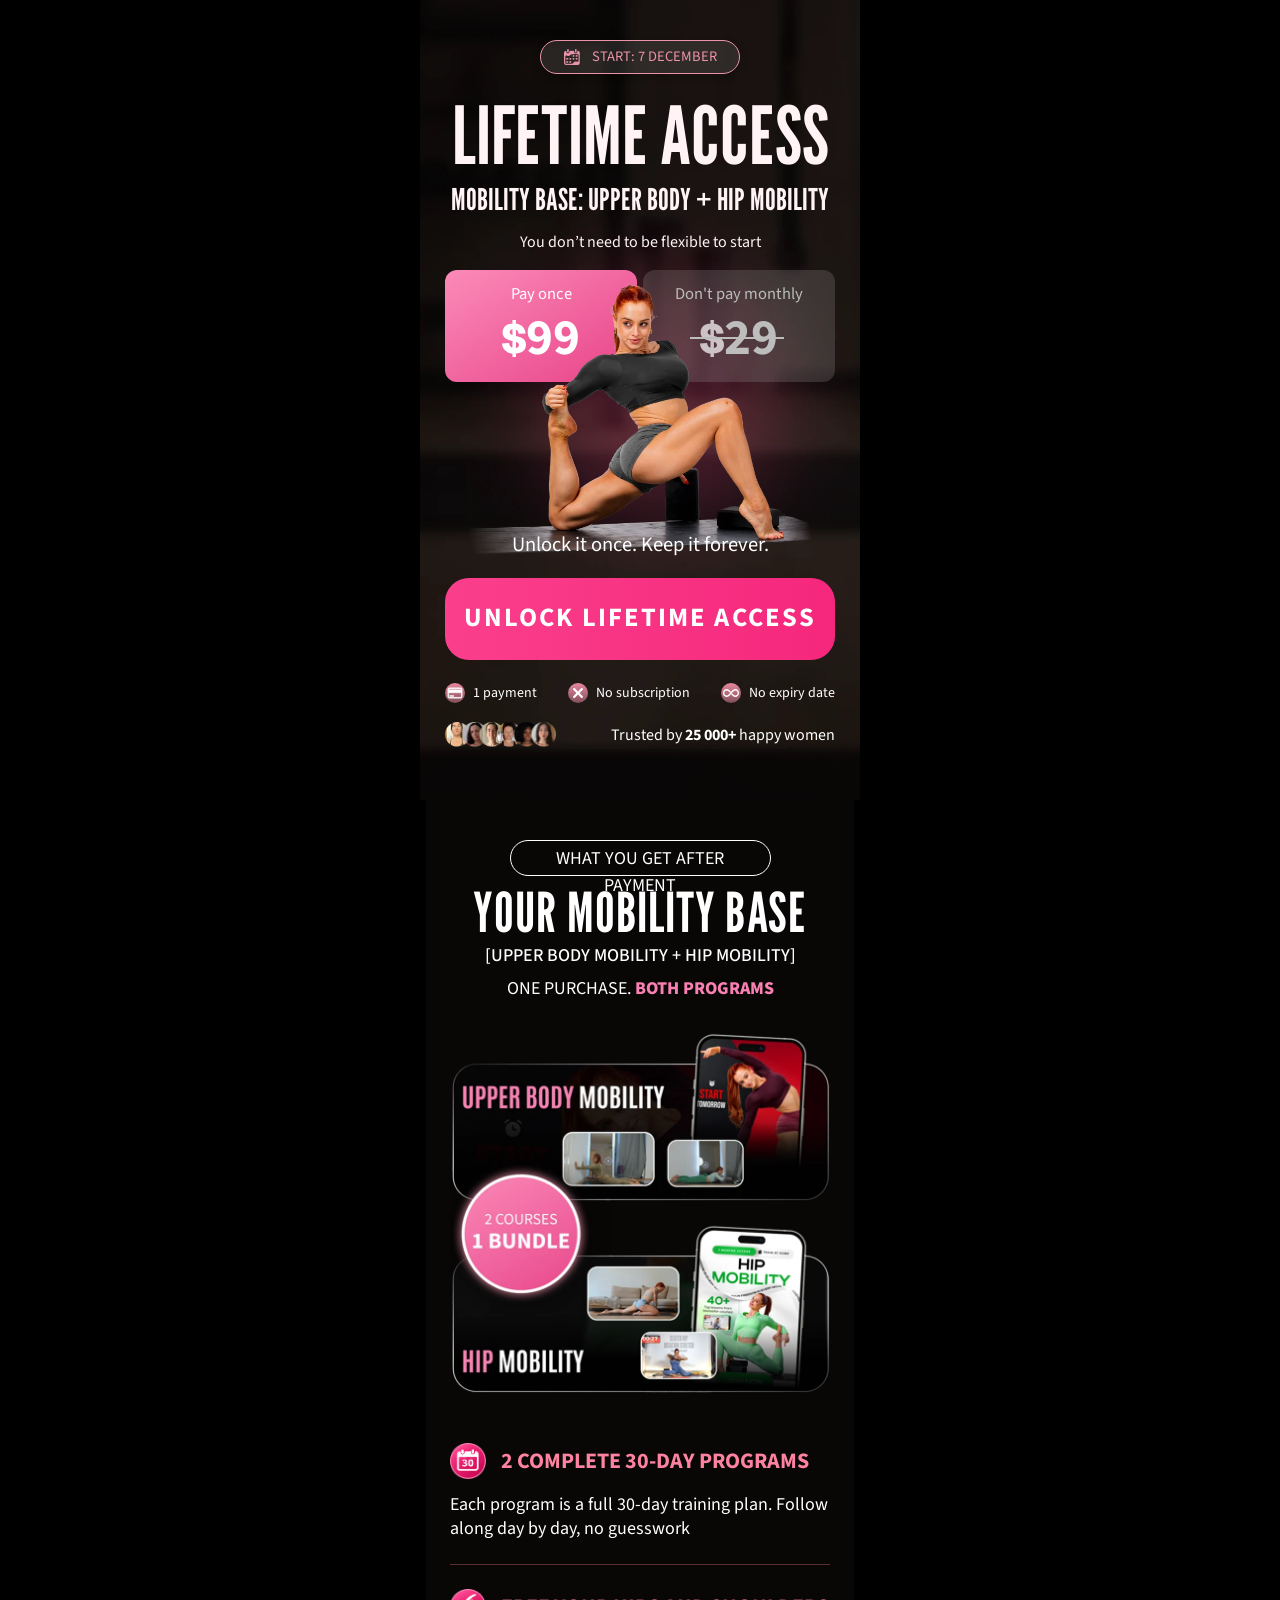
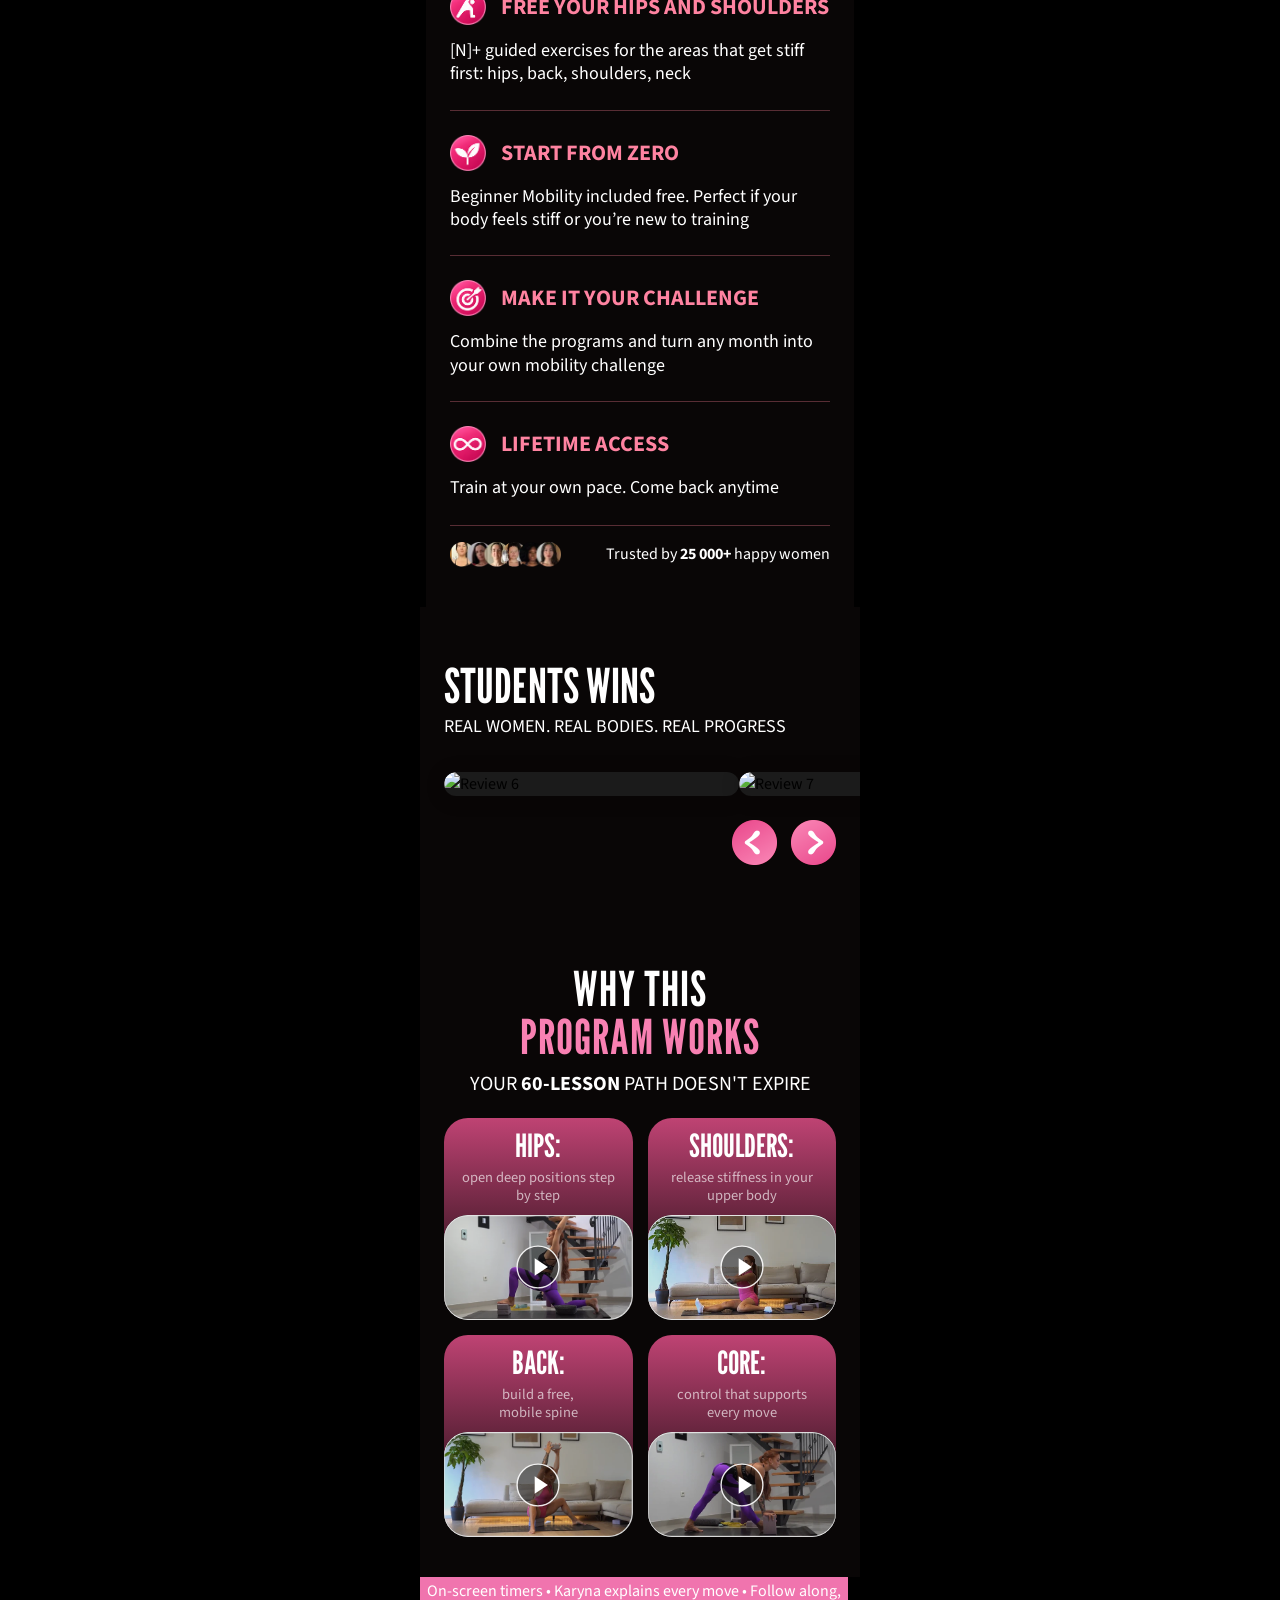
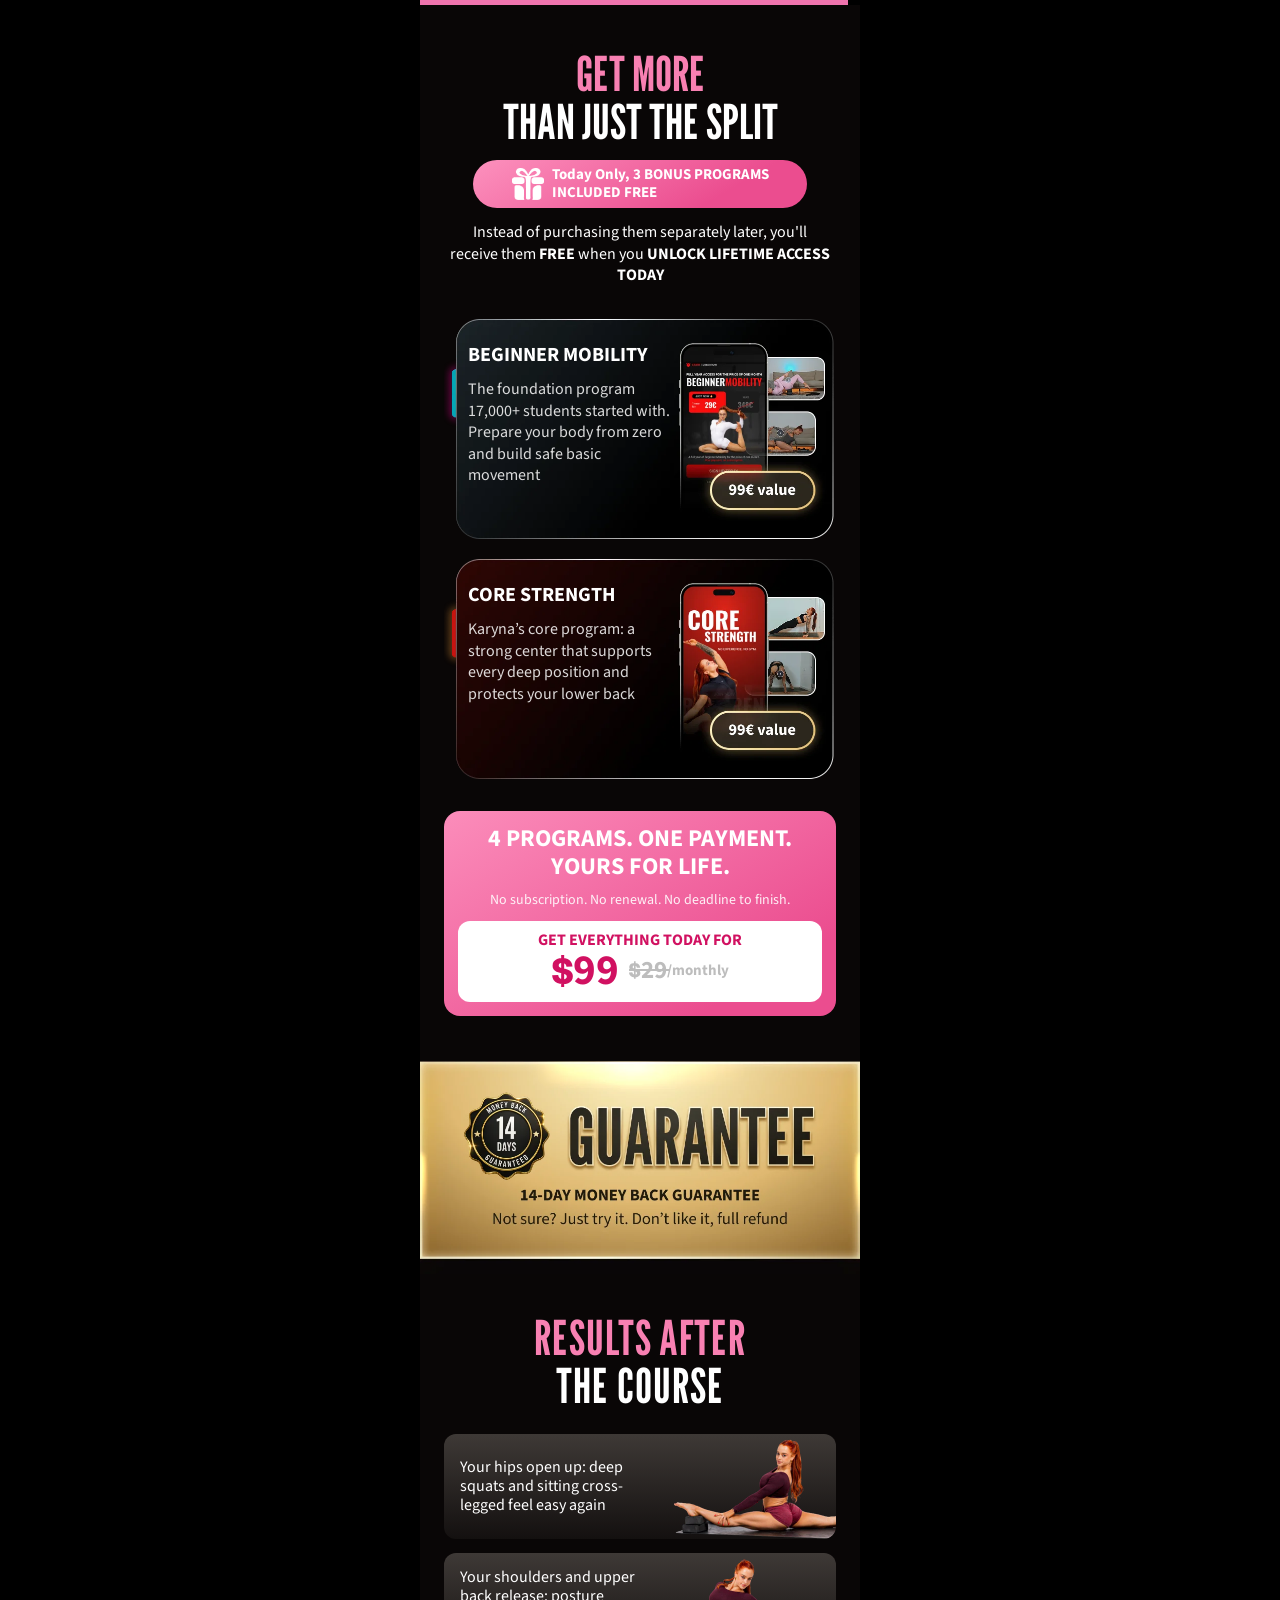
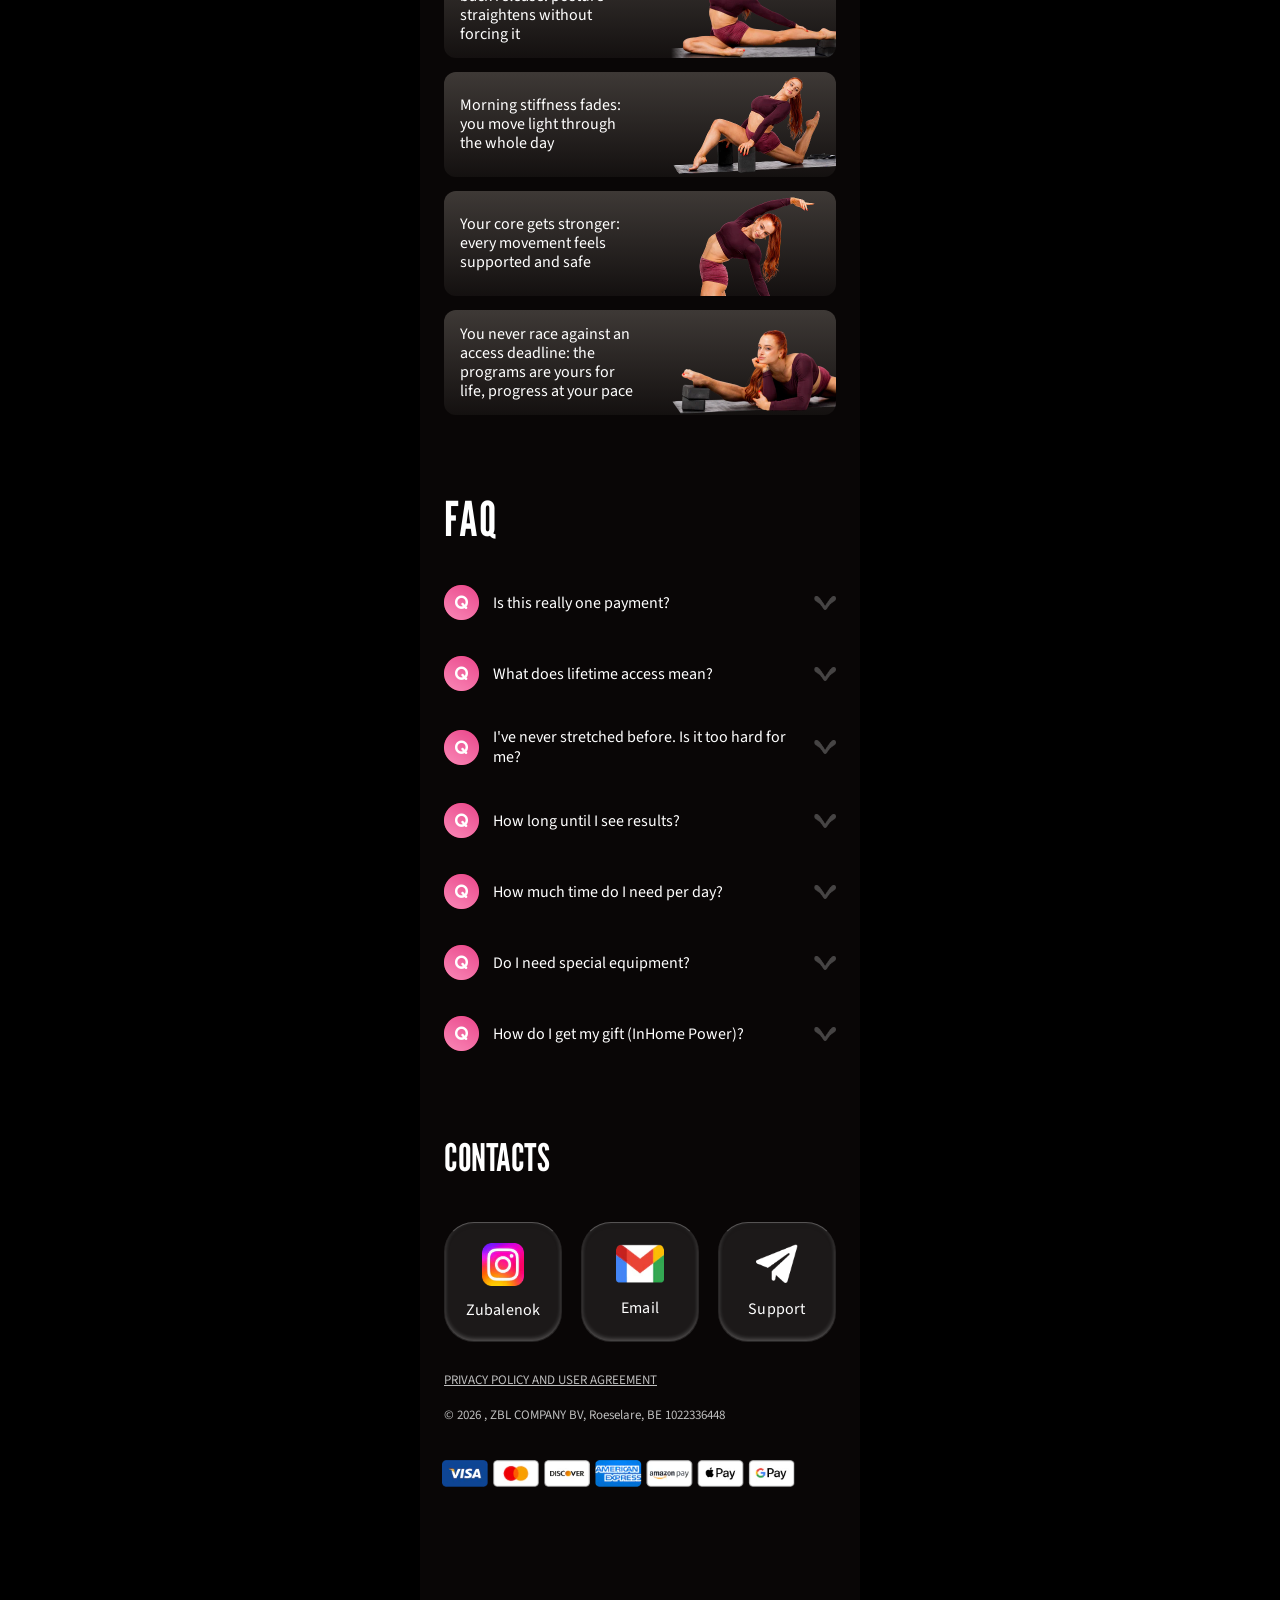
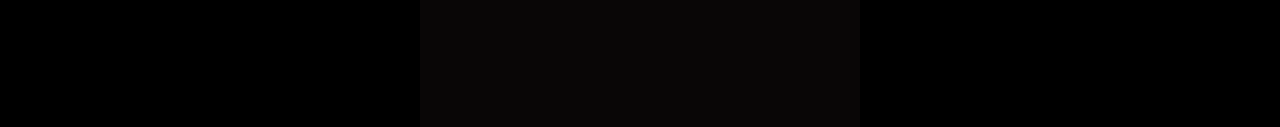
==== commit 08933855: "fdfd" ====
--- a/index.html
+++ b/index.html
@@ -87,7 +87,7 @@
     </div>
 
     <div class="s1-title-main">LIFETIME ACCESS</div>
-    <div class="s1-title-sub">Front Split + Middle Split</div>
+    <div class="s1-title-sub">MOBILITY BASE: Upper Body + Hip Mobility</div>
 
     <p class="s1-title-sub-2">You don’t need to be flexible to start</p>
 
--- a/css/main-3.css
+++ b/css/main-3.css
@@ -108,7 +108,7 @@
     font-family: 'LeagueGothic';
     text-align: center;
     color: #FFF3F6;
-    font-size: 47.3px;
+    font-size: 30px;
     font-weight: 400;
     text-transform: uppercase;
     line-height: 53px;
@@ -2690,7 +2690,7 @@
   .s1-img-block-calendar img { height: 3.636vw; min-width: 3.636vw; }
   .s1-date-text { font-size: 3.295vw; }
   .s1-title-main { top: 20.455vw; font-size: 18.182vw; line-height: 20.455vw; }
-  .s1-title-sub { top: 39.318vw; font-size: 10.75vw; line-height: 12.045vw; }
+  .s1-title-sub { top: 39.318vw; font-size: 6.90vw; line-height: 12.045vw; }
   .s1-title-sub-2 { top: 52.273vw; font-size: 3.636vw; }
   .s1-img-block-signature { top: 60.682vw; }
   .s1-img-block-signature img { height: 7.727vw; }
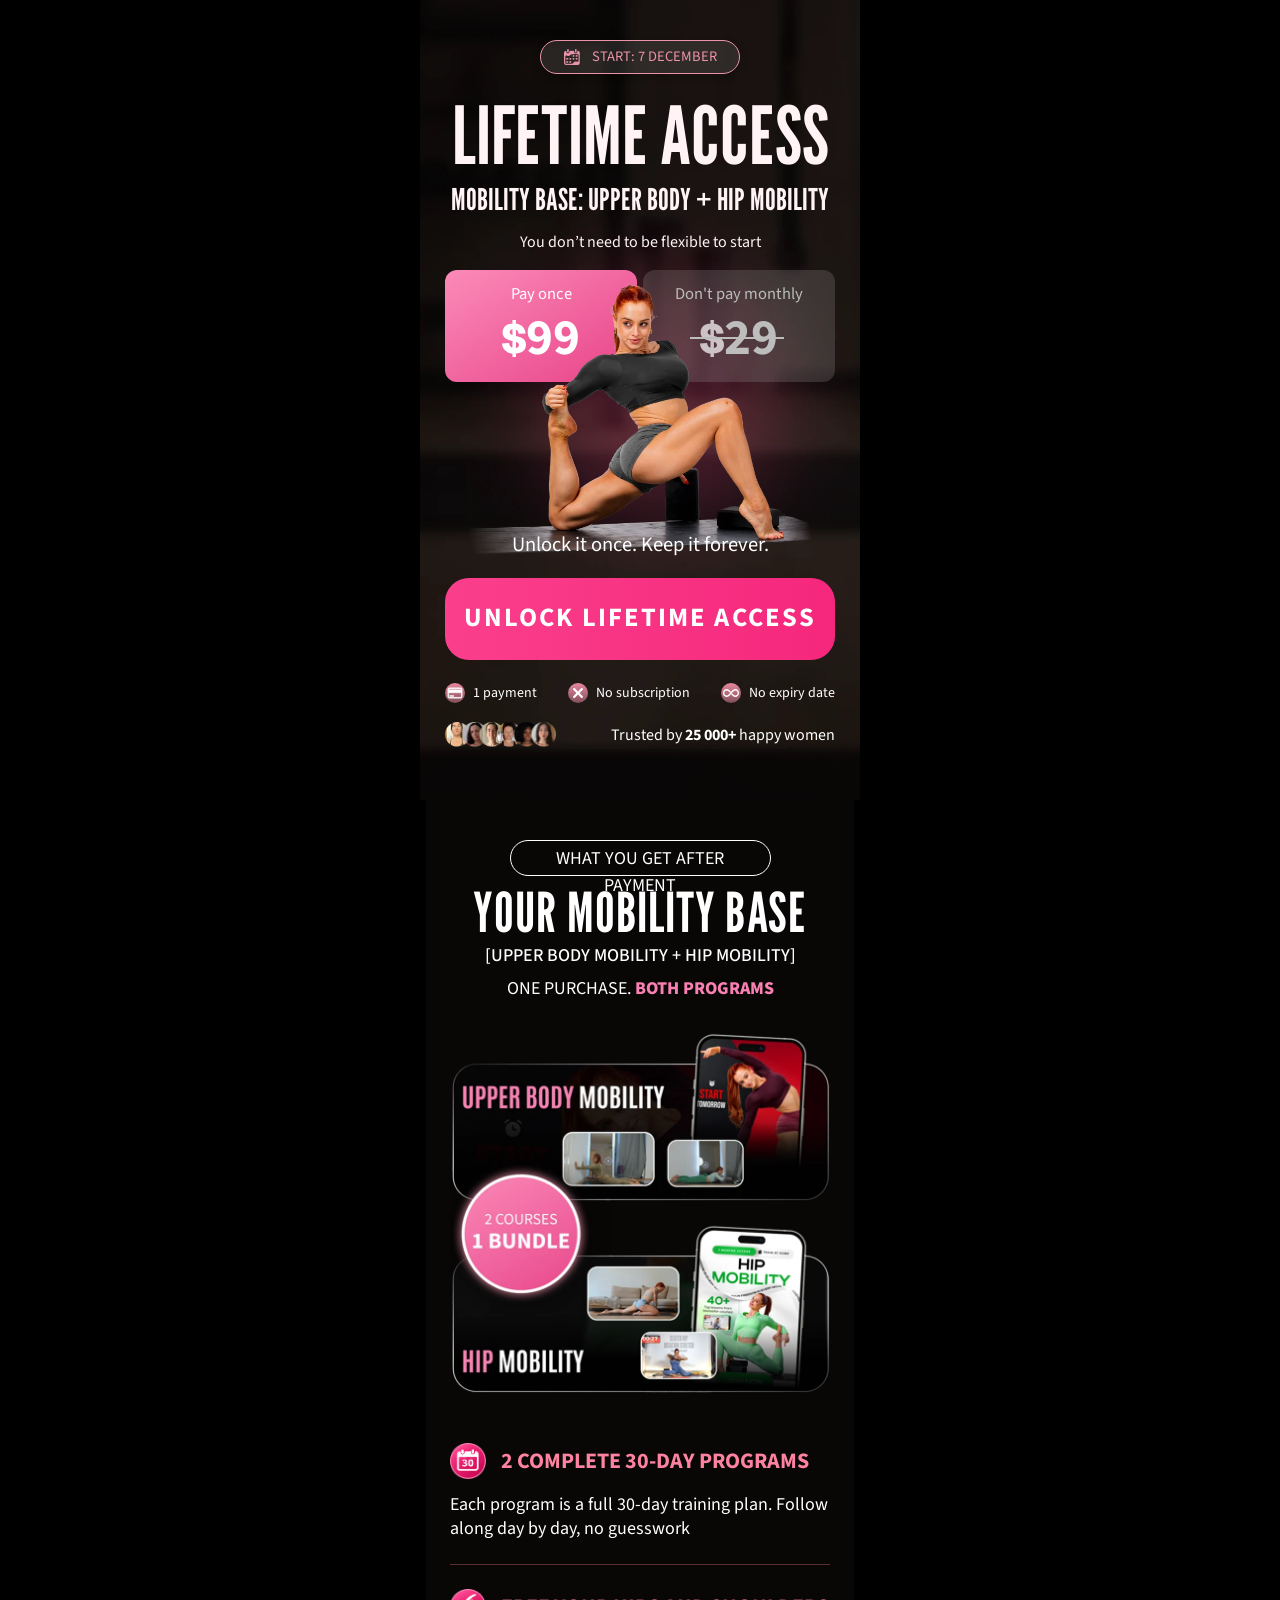
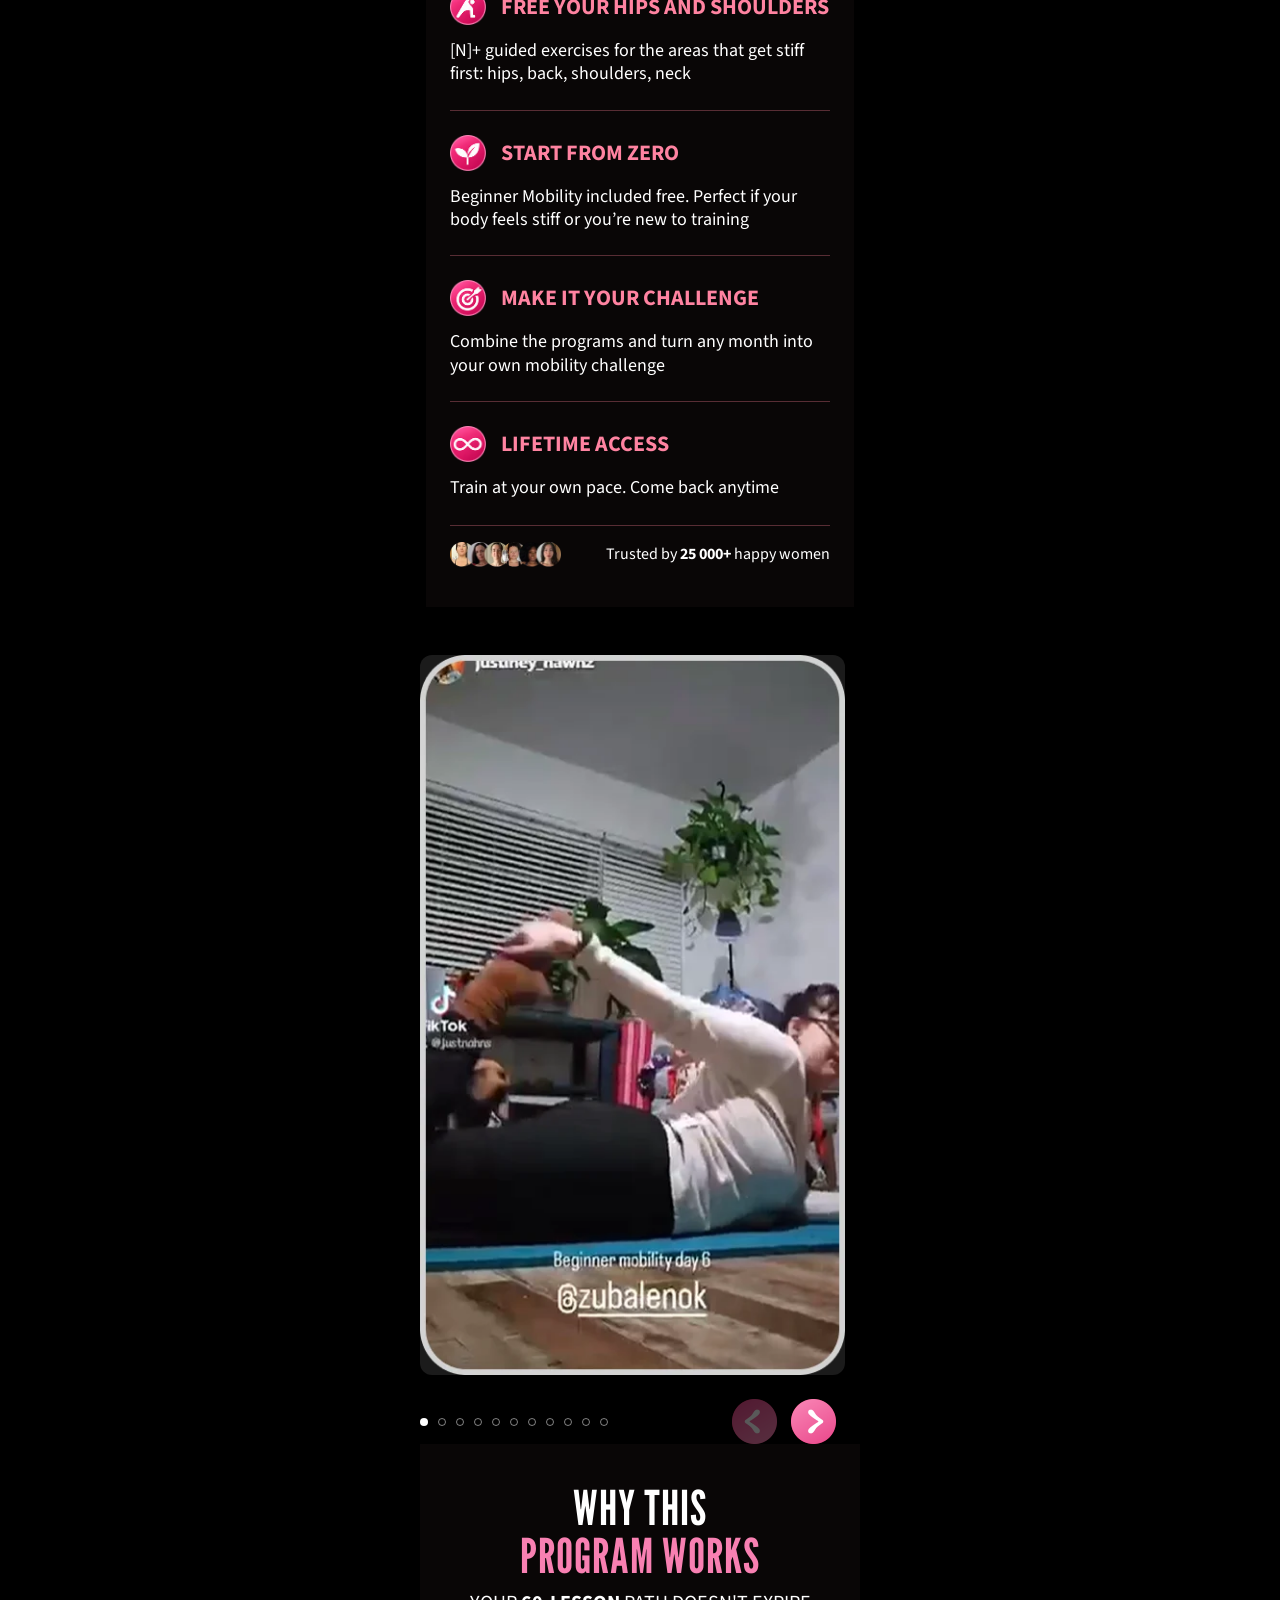
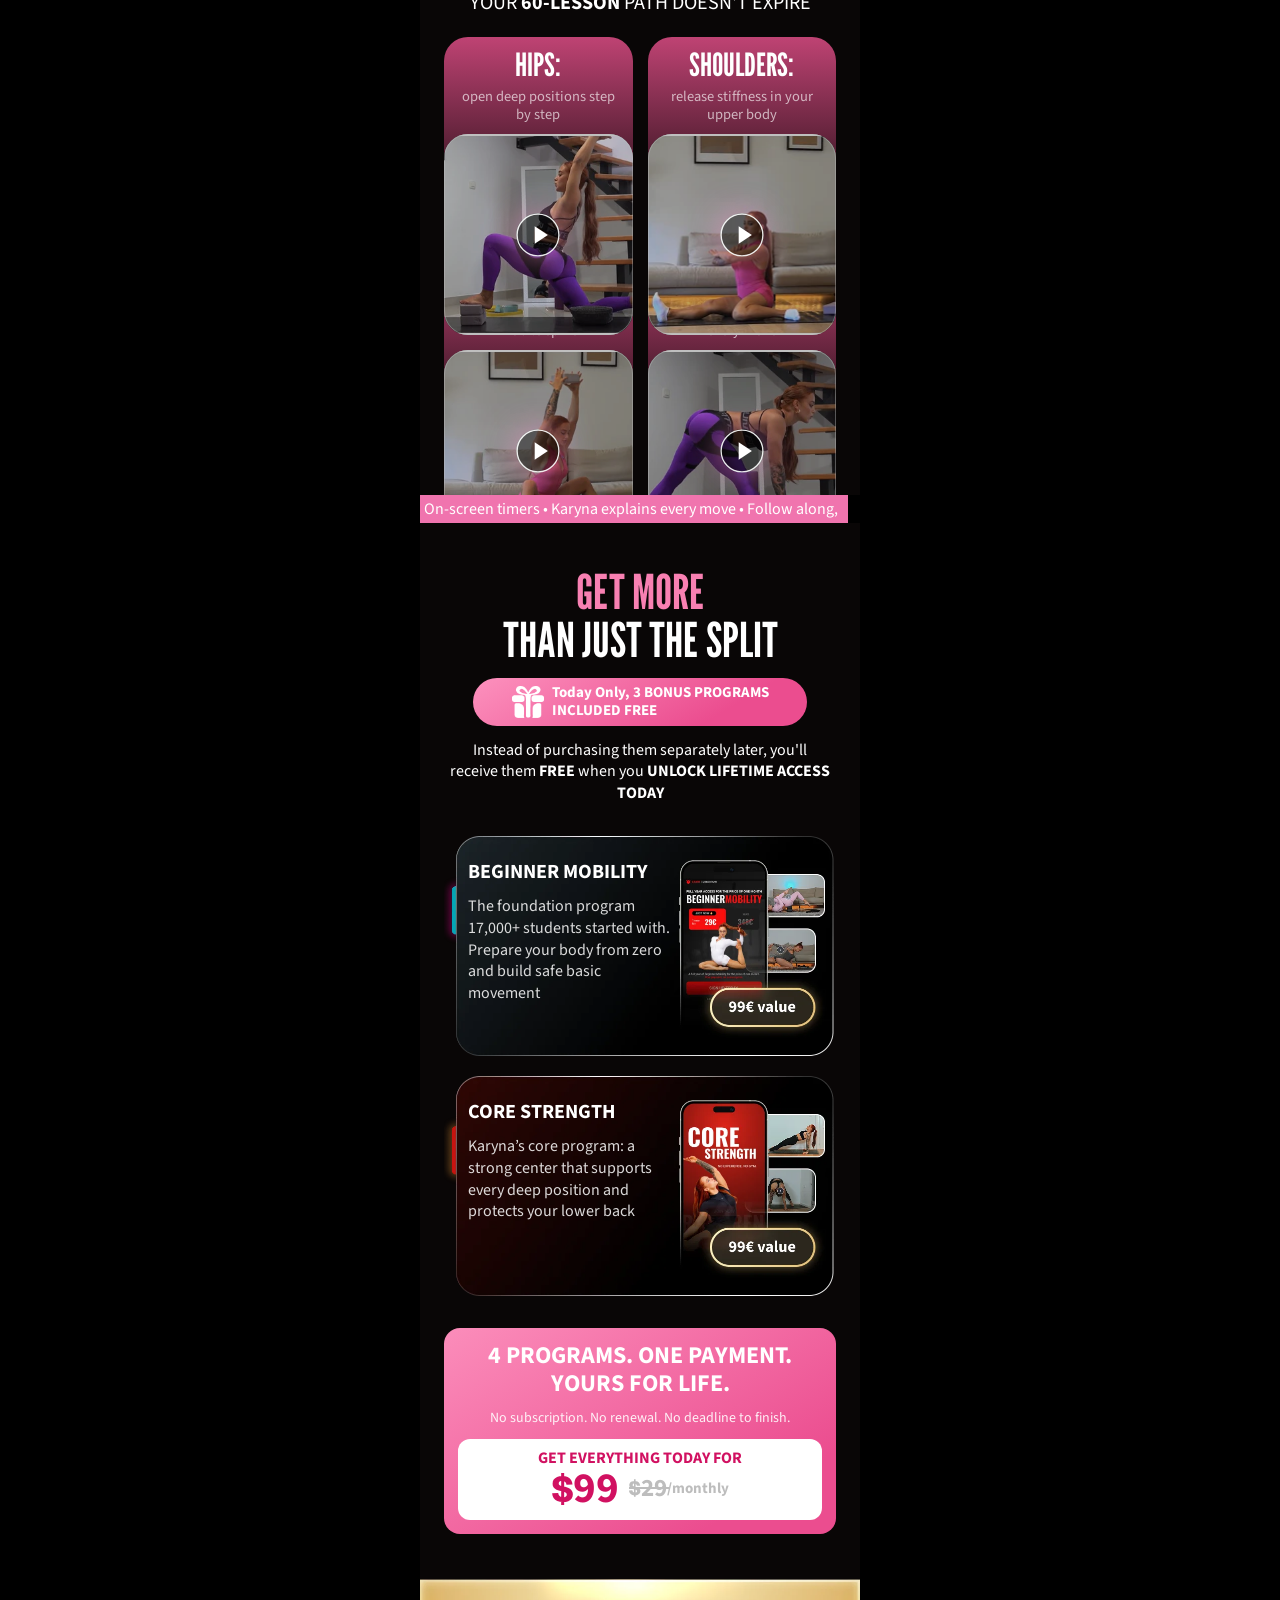
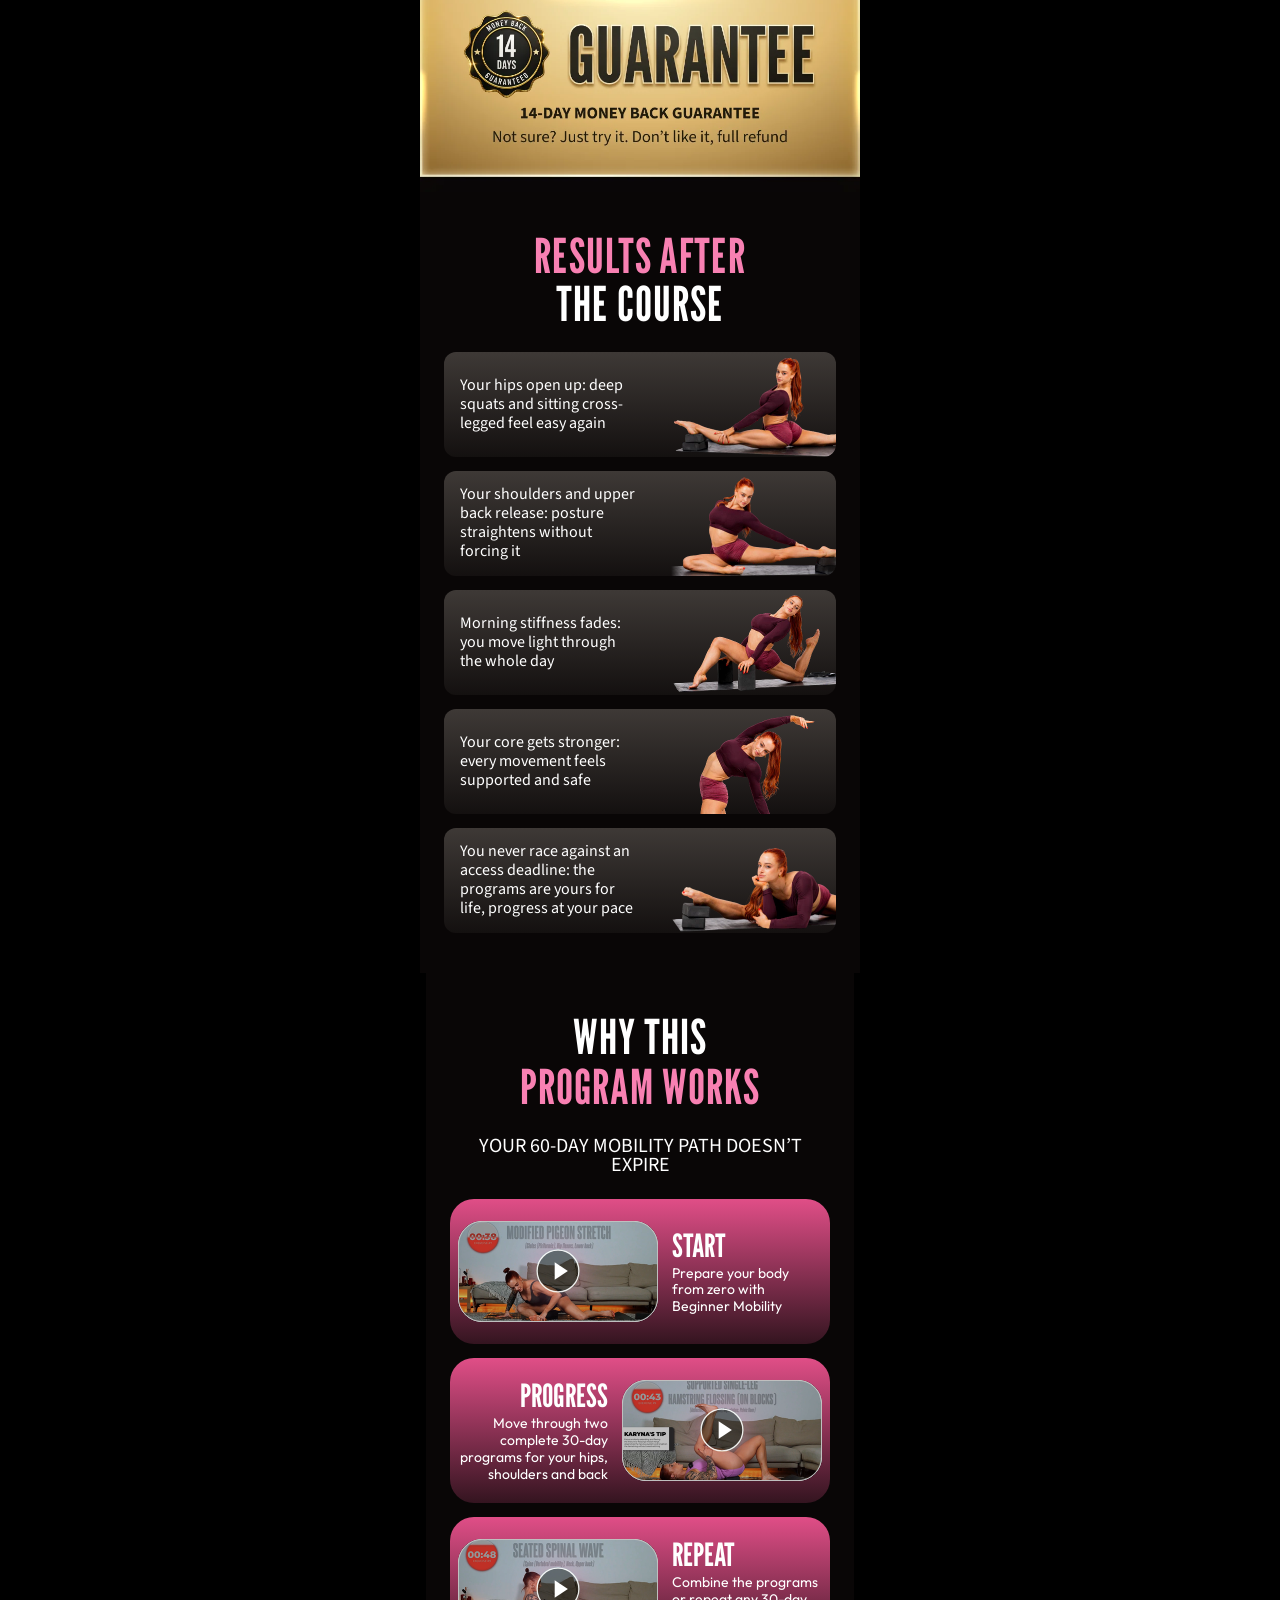
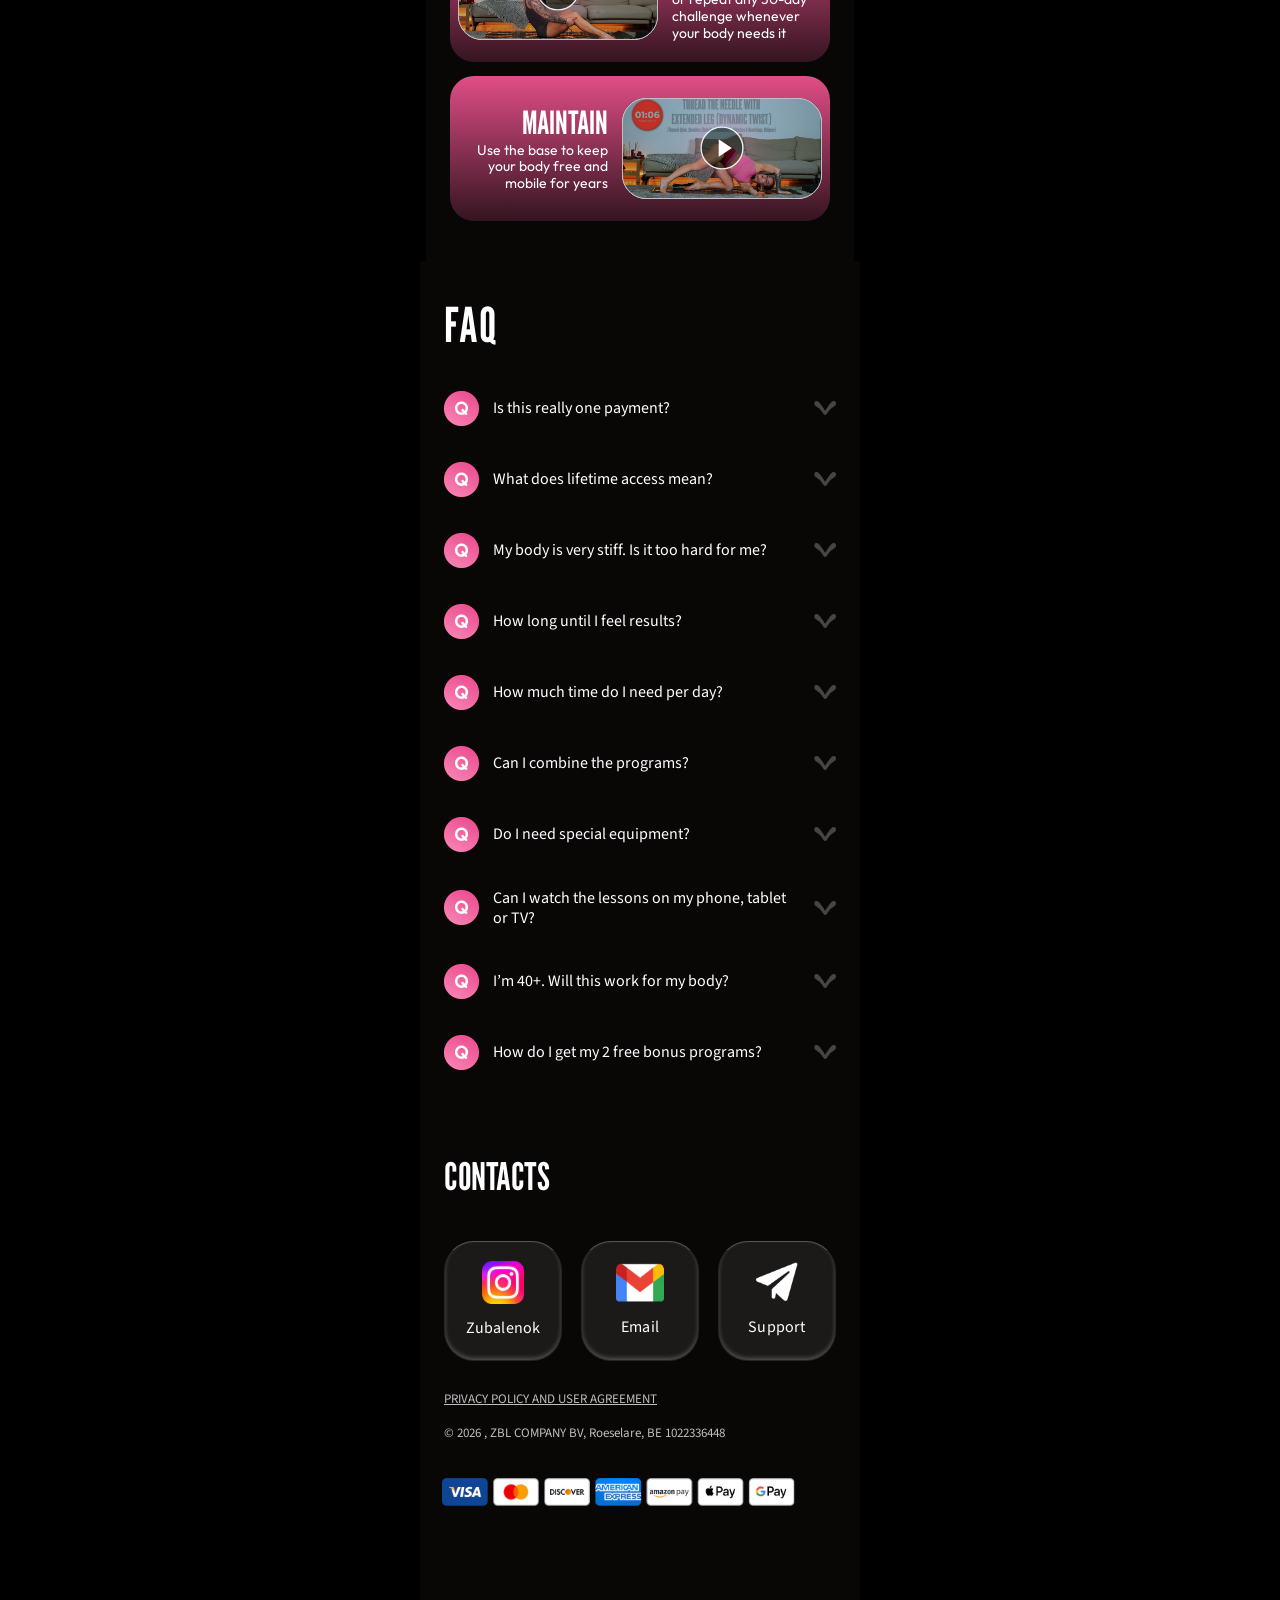
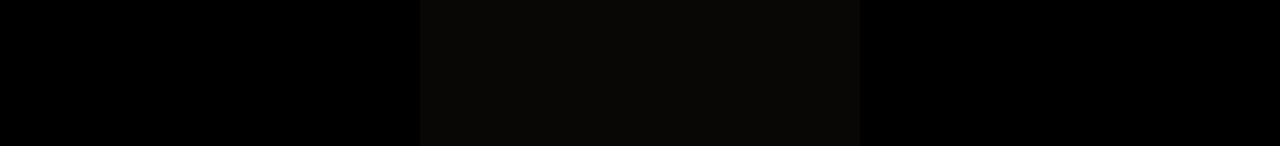
==== commit 6554c2e9: "fddf" ====
--- a/index.html
+++ b/index.html
@@ -2,12 +2,12 @@
 <html lang="en">
 <head>
 <!-- Google tag (gtag.js) -->
-<script async src="https://www.googletagmanager.com/gtag/js?id=G-TZE0TZQ7RE"></script>
+<script async src="https://www.googletagmanager.com/gtag/js?id=G-8XFSFY56J8"></script>
 <script>
   window.dataLayer = window.dataLayer || [];
   function gtag(){dataLayer.push(arguments);}
   gtag('js', new Date());
-  gtag('config', 'G-TZE0TZQ7RE');
+  gtag('config', 'G-8XFSFY56J8');
 </script>
     <meta charset="UTF-8">
     <meta name="viewport" content="width=device-width, initial-scale=1.0">
@@ -35,12 +35,26 @@
 t.src=v;s=b.getElementsByTagName(e)[0];
 s.parentNode.insertBefore(t,s)}(window, document,'script',
 'https://connect.facebook.net/en_US/fbevents.js');
-fbq('init', '1006799992124486');
+
+// 1. Ініціалізуємо ПЕРШИЙ піксель
+fbq('init', '1560162895847242'); 
+
+// 2. Ініціалізуємо ДРУГИЙ піксель
+fbq('init', '1995714811251978');
+
+// 3. Відправляємо події (вони автоматично полетять в ОБИДВА пікселі)
 fbq('track', 'PageView');
 </script>
-<noscript><img height="1" width="1" style="display:none"
-src="https://www.facebook.com/tr?id=1006799992124486&ev=PageView&noscript=1"
-/></noscript>
+
+<noscript>
+  <!-- Заглушка для першого пікселя -->
+  <img height="1" width="1" style="display:none"
+  src="https://www.facebook.com/tr?id=1560162895847242&ev=PageView&noscript=1" />
+  
+  <!-- Заглушка для другого пікселя -->
+  <img height="1" width="1" style="display:none"
+  src="https://www.facebook.com/tr?id=1995714811251978&ev=PageView&noscript=1" />
+</noscript>
 <!-- End Meta Pixel Code -->
 
 <script type="text/javascript">
@@ -48,10 +62,10 @@
         c[a]=c[a]||function(){(c[a].q=c[a].q||[]).push(arguments)};
         t=l.createElement(r);t.async=1;t.src="https://www.clarity.ms/tag/"+i;
         y=l.getElementsByTagName(r)[0];y.parentNode.insertBefore(t,y);
-    })(window, document, "clarity", "script", "xu2f2pg60z");
+    })(window, document, "clarity", "script", "vib0hd7ge9");
 </script>
 
-<script id="usercentrics-cmp" src="https://web.cmp.usercentrics.eu/ui/loader.js" data-settings-id="9E96ZpomztPgSN" async></script>
+<script id="usercentrics-cmp" src="https://web.cmp.usercentrics.eu/ui/loader.js" data-draft="true" data-settings-id="c_ERLbSdcYu7gG" async></script>
 <meta name="viewport" content="width=device-width, initial-scale=1, viewport-fit=cover" />
 
 <script>
@@ -73,6 +87,10 @@
 })();
 </script>
 
+<style>
+  
+</style>
+
 </head>
 <body>
 <div class="wrapper">
@@ -92,7 +110,7 @@
     <p class="s1-title-sub-2">You don’t need to be flexible to start</p>
 
     <div class="s1-bottom-group">
-      <button data-href="https://zubalenok.online/shop/item/13170" class="s1-pricing-row check-click">
+      <button data-href="https://zubalenok.online/shop/item/13399" class="s1-pricing-row check-click">
         <div class="s1-price-box s1-price-red">
           <div class="s1-price-label s1-price-label-red"><span>Pay once</span></div>
           <div class="s1-price-val-red">
@@ -118,7 +136,7 @@
         <span class="s1-bold-white">Unlock it once. Keep it forever.</span>
       </div>
 
-      <button data-href="https://zubalenok.online/shop/item/13170" class="s1-cta-wrapper check-click">
+      <button data-href="https://zubalenok.online/shop/item/13399" class="s1-cta-wrapper check-click">
         <div class="s1-cta-btn">UNLOCK LIFETIME ACCESS</div>
       </button>
 
@@ -258,42 +276,27 @@
 
 
     <div class="swiper s6-swiper">
-      <div class="swiper-wrapper">
-
-        <div class="swiper-slide s6-slide"><img loading="lazy" src="./images/galerry/6.webp" alt="Review 6" class="s6-img"></div>
-        <div class="swiper-slide s6-slide"><img loading="lazy" src="./images/galerry/7.webp" alt="Review 7" class="s6-img"></div>
-        <div class="swiper-slide s6-slide" data-video="https://itden-cdn.b-cdn.net/stretching/vd-3.mp4"><img loading="lazy" src="./images/galerry/8.webp" alt="Review 8" class="s6-img"></div>
-        <div class="swiper-slide s6-slide"><img loading="lazy" src="./images/galerry/9.webp" alt="Review 9" class="s6-img"></div>
-        <div class="swiper-slide s6-slide"><img loading="lazy" src="./images/galerry/10.webp" alt="Review 10" class="s6-img"></div>
-        <div class="swiper-slide s6-slide"><img loading="lazy" src="./images/galerry/11.webp" alt="Review 11" class="s6-img"></div>
-        <div class="swiper-slide s6-slide"><img loading="lazy" src="./images/galerry/12.webp" alt="Review 12" class="s6-img"></div>
-        <div class="swiper-slide s6-slide" data-video="https://itden-cdn.b-cdn.net/stretching/vd-4.mp4"><img loading="lazy" src="./images/galerry/13.webp" alt="Review 13" class="s6-img"></div>
-        <div class="swiper-slide s6-slide"><img loading="lazy" src="./images/galerry/14.webp" alt="Review 14" class="s6-img"></div>
-        <div class="swiper-slide s6-slide"><img loading="lazy" src="./images/galerry/15.webp" alt="Review 15" class="s6-img"></div>
-        <div class="swiper-slide s6-slide"><img loading="lazy" src="./images/galerry/16.webp" alt="Review 16" class="s6-img"></div>
-        <div class="swiper-slide s6-slide"><img loading="lazy" src="./images/galerry/17.webp" alt="Review 17" class="s6-img"></div>
-        <div class="swiper-slide s6-slide" data-video="https://itden-cdn.b-cdn.net/stretching/video2.MP4"><img loading="lazy" src="./images/galerry/18.webp" alt="Review 18" class="s6-img"></div>
-        <div class="swiper-slide s6-slide"><img loading="lazy" src="./images/galerry/19.webp" alt="Review 19" class="s6-img"></div>
-        <div class="swiper-slide s6-slide"><img loading="lazy" src="./images/galerry/20.webp" alt="Review 20" class="s6-img"></div>
-        <div class="swiper-slide s6-slide" data-video="https://itden-cdn.b-cdn.net/stretching/video4.MP4"><img loading="lazy" src="./images/galerry/21.webp" alt="Review 21" class="s6-img"></div>
-        <div class="swiper-slide s6-slide"><img loading="lazy" src="./images/galerry/22.webp" alt="Review 22" class="s6-img"></div>
-        <div class="swiper-slide s6-slide"><img loading="lazy" src="./images/galerry/23.webp" alt="Review 23" class="s6-img"></div>
-        <div class="swiper-slide s6-slide" data-video="https://itden-cdn.b-cdn.net/stretching/Instagram_15.04.2026_MiddleSplit_Video.mp4"><img loading="lazy" src="./images/galerry/24.webp" alt="Review 24" class="s6-img"></div>
-        <div class="swiper-slide s6-slide" data-video="https://itden-cdn.b-cdn.net/stretching/video5.MP4"><img loading="lazy" src="./images/galerry/25.webp" alt="Review 25" class="s6-img"></div>
-        <div class="swiper-slide s6-slide"><img loading="lazy" src="./images/galerry/26.webp" alt="Review 26" class="s6-img"></div>
-        <div class="swiper-slide s6-slide" data-video="https://itden-cdn.b-cdn.net/stretching/Instagram_15.04.2026_FullSplit_Video.MP4"><img loading="lazy" src="./images/galerry/27.webp" alt="Review 27" class="s6-img"></div>
-        <div class="swiper-slide s6-slide"><img loading="lazy" src="./images/galerry/28.webp" alt="Review 28" class="s6-img"></div>
-        <div class="swiper-slide s6-slide" data-video="https://itden-cdn.b-cdn.net/stretching/vd-10.mp4"><img loading="lazy" src="./images/galerry/29.webp" alt="Review 29" class="s6-img"></div>
-        <div class="swiper-slide s6-slide"><img loading="lazy" src="./images/galerry/30.webp" alt="Review 30" class="s6-img"></div>
-        <div class="swiper-slide s6-slide" data-video="https://itden-cdn.b-cdn.net/stretching/feur289aew.mp4"><img loading="lazy" src="./images/galerry/31.webp" alt="Review 31" class="s6-img"></div>
-        <div class="swiper-slide s6-slide" data-video="https://itden-cdn.b-cdn.net/stretching/vd-11.MP4"><img loading="lazy" src="./images/galerry/32.webp" alt="Review 32" class="s6-img"></div>
-        <div class="swiper-slide s6-slide"><img loading="lazy" src="./images/galerry/33.webp" alt="Review 33" class="s6-img"></div>
-        <div class="swiper-slide s6-slide" data-video="https://itden-cdn.b-cdn.net/stretching/Splits%20Course%20from%20Zubalenok%20on%20IG.mp4"><img loading="lazy" src="./images/galerry/34.webp" alt="Review 34" class="s6-img"></div>
-                <div class="swiper-slide s6-slide" data-video="https://itden-cdn.b-cdn.net/stretching/sdk23o.MP4"><img loading="lazy" src="./images/galerry/1.webp" alt="Review 1" class="s6-img"></div>
-        <div class="swiper-slide s6-slide"><img loading="lazy" src="./images/galerry/3.webp" alt="Review 3" class="s6-img"></div>
-        <div class="swiper-slide s6-slide" data-video="https://itden-cdn.b-cdn.net/stretching/vd-2.mp4"><img loading="lazy" src="./images/galerry/4.webp" alt="Review 4" class="s6-img"></div>
-        <div class="swiper-slide s6-slide"><img loading="lazy" src="./images/galerry/5.webp" alt="Review 5" class="s6-img"></div>
-      </div>
+   <div class="swiper-wrapper">
+
+    <div class="swiper-slide s6-slide"><img loading="lazy" src="./images/galerry/1.webp" alt="Review 1" class="s6-img"></div>
+    <div class="swiper-slide s6-slide"><img loading="lazy" src="./images/galerry/2.webp" alt="Review 2" class="s6-img"></div>
+    <div class="swiper-slide s6-slide"><img loading="lazy" src="./images/galerry/3.webp" alt="Review 3" class="s6-img"></div>
+    <div class="swiper-slide s6-slide"><img loading="lazy" src="./images/galerry/4.webp" alt="Review 4" class="s6-img"></div>
+    <div class="swiper-slide s6-slide"><img loading="lazy" src="./images/galerry/5.webp" alt="Review 5" class="s6-img"></div>
+    <div class="swiper-slide s6-slide"><img loading="lazy" src="./images/galerry/6.webp" alt="Review 6" class="s6-img"></div>
+    <div class="swiper-slide s6-slide"><img loading="lazy" src="./images/galerry/7.webp" alt="Review 7" class="s6-img"></div>
+    <div class="swiper-slide s6-slide"><img loading="lazy" src="./images/galerry/8.webp" alt="Review 8" class="s6-img"></div>
+    <div class="swiper-slide s6-slide"><img loading="lazy" src="./images/galerry/9.webp" alt="Review 9" class="s6-img"></div>
+    <div class="swiper-slide s6-slide"><img loading="lazy" src="./images/galerry/10.webp" alt="Review 10" class="s6-img"></div>
+    <div class="swiper-slide s6-slide"><img loading="lazy" src="./images/galerry/11.webp" alt="Review 11" class="s6-img"></div>
+    <div class="swiper-slide s6-slide"><img loading="lazy" src="./images/galerry/12.webp" alt="Review 12" class="s6-img"></div>
+    <div class="swiper-slide s6-slide"><img loading="lazy" src="./images/galerry/13.webp" alt="Review 13" class="s6-img"></div>
+    <div class="swiper-slide s6-slide"><img loading="lazy" src="./images/galerry/14.webp" alt="Review 14" class="s6-img"></div>
+    <div class="swiper-slide s6-slide"><img loading="lazy" src="./images/galerry/15.webp" alt="Review 15" class="s6-img"></div>
+    <div class="swiper-slide s6-slide"><img loading="lazy" src="./images/galerry/16.webp" alt="Review 16" class="s6-img"></div>
+    <div class="swiper-slide s6-slide"><img loading="lazy" src="./images/galerry/17.webp" alt="Review 17" class="s6-img"></div>
+
+</div>
     </div>
 
     <div class="s6-controls">
@@ -359,7 +362,13 @@
 </div>
   </div>
 
-  <p class="textp">On-screen timers • Karyna explains every move • Follow along, </p>
+  <div class="marquee-container">
+  <div class="marquee-content">
+    <!-- Дублюємо текст двічі для безперервного ефекту -->
+    <p class="textp">On-screen timers • Karyna explains every move • Follow along, &nbsp;</p>
+    <p class="textp">On-screen timers • Karyna explains every move • Follow along, &nbsp;</p>
+  </div>
+</div>
 
   <!-- ════════════════════════════════════ S25 ══════════════════════════════ -->
   <div class="s25">
@@ -402,7 +411,7 @@
   </div>
 </div>
 
-    <button data-href="https://zubalenok.online/shop/item/13170" class="s25-total-box check-click">
+    <button data-href="https://zubalenok.online/shop/item/13399" class="s25-total-box check-click">
       <h3 class="s25-total-title"><span>4 PROGRAMS. ONE PAYMENT. <br> YOURS FOR LIFE. </h3>
       <p class="s25-total-sub">No subscription. No renewal. No deadline to finish.</p>
       <div class="s25-price-pill">
@@ -463,7 +472,74 @@
 
 
 
-
+<div class="tr11">
+    
+    <!-- Заголовок блоку -->
+    <div class="tr11-header">
+      <h2 class="tr11-main-title">
+        <span class="tr11-title-white">Why this <br/></span>
+        <span class="tr11-title-pink">Program Works</span>
+      </h2>
+      <p class="tr11-subtitle">YOUR 60-DAY MOBILITY PATH DOESN’T EXPIRE</p>
+    </div>
+
+    <!-- Контейнер для списку кроків -->
+    <div class="tr11-steps-wrapper">
+      
+      <!-- Крок 1: START -->
+      <div class="tr11-step-card">
+        <div class="tr11-step-video video-card-item">
+          <div class="video-wrapper-small">
+            <video class="video-player" data-src="https://itden-cdn.b-cdn.net/vd/fhdf/Days%2022%20-.....mov" poster="./images/op1.png" playsinline loop muted></video>
+          </div>
+        </div>
+        <div class="tr11-step-content tr11-content-left">
+          <div class="tr11-step-title">START</div>
+          <div class="tr11-step-desc">Prepare your body from zero with Beginner Mobility</div>
+        </div>
+      </div>
+
+      <!-- Крок 2: PROGRESS -->
+      <div class="tr11-step-card">
+        <div class="tr11-step-content tr11-content-right">
+          <div class="tr11-step-title">PROGRESS</div>
+          <div class="tr11-step-desc">Move through two complete 30-day programs for your hips, shoulders and back</div>
+        </div>
+        <div class="tr11-step-video video-card-item">
+          <div class="video-wrapper-small">
+            <video class="video-player" data-src="https://itden-cdn.b-cdn.net/vd/fhdf/begnew5.mov" poster="./images/op2.png" playsinline loop muted></video>
+          </div>
+        </div>
+      </div>
+
+      <!-- Крок 3: REPEAT -->
+      <div class="tr11-step-card">
+        <div class="tr11-step-video video-card-item">
+          <div class="video-wrapper-small">
+            <video class="video-player" data-src="https://itden-cdn.b-cdn.net/vd/fhdf/BegNew2.mov" poster="./images/op3.png" playsinline loop muted></video>
+          </div>
+        </div>
+        <div class="tr11-step-content tr11-content-left">
+          <div class="tr11-step-title">REPEAT</div>
+          <div class="tr11-step-desc">Combine the programs or repeat any 30-day challenge whenever your body needs it</div>
+        </div>
+      </div>
+
+      <!-- Крок 4: MAINTAIN -->
+      <div class="tr11-step-card">
+        <div class="tr11-step-content tr11-content-right">
+          <div class="tr11-step-title">MAINTAIN</div>
+          <div class="tr11-step-desc">Use the base to keep your body free and mobile for years</div>
+        </div>
+        <div class="tr11-step-video video-card-item">
+          <div class="video-wrapper-small">
+            <video class="video-player" data-src="https://itden-cdn.b-cdn.net/vd/fhdf/Days%2015-21.mov" poster="./images/op4.png" playsinline loop muted></video>
+          </div>
+        </div>
+      </div>
+
+    </div>
+  </div>
 
 
 
@@ -472,63 +548,87 @@
     <div class="s7">
       <h2 class="mainTitle">FAQ</h2>
       <div class="s7__container">
-        <div class="s7__item">
-          <div class="s7__question">
-            <div class="s7__q-icon"><img src="./images/q-l.png" alt="Q"></div>
-            <span class="s7__q-text">Is this really one payment?</span>
-            <div class="s7__arrow"><img src="./images/img21.webp" alt="arrow"></div>
-          </div>
-          <div class="s7__answer"><div class="s7__answer-inner"><div class="s7__answer-bubble">Yes. You pay $99 once and both courses are yours forever. No subscription, nothing renews, nothing to cancel</div><img src="./images/img8.webp" alt="Karyna" class="s7__avatar"></div></div>
-        </div>
-        <div class="s7__item">
-          <div class="s7__question">
-            <div class="s7__q-icon"><img src="./images/q-l.png" alt="Q"></div>
-            <span class="s7__q-text">What does lifetime access mean?</span>
-            <div class="s7__arrow"><img src="./images/img21.webp" alt="arrow"></div>
-          </div>
-          <div class="s7__answer"><div class="s7__answer-inner"><div class="s7__answer-bubble">As long as the courses exist, you have them. Train now, pause, come back in a year – your access never expires</div><img src="./images/img8.webp" alt="Karyna" class="s7__avatar"></div></div>
-        </div>
-        <div class="s7__item">
-          <div class="s7__question">
-            <div class="s7__q-icon"><img src="./images/q-l.png" alt="Q"></div>
-            <span class="s7__q-text">I've never stretched before. Is it too hard for me?</span>
-            <div class="s7__arrow"><img src="./images/img21.webp" alt="arrow"></div>
-          </div>
-          <div class="s7__answer"><div class="s7__answer-inner"><div class="s7__answer-bubble">The program starts with 3 beginner lessons and day-1 adaptation. It's built for complete beginners, step by step</div><img src="./images/img8.webp" alt="Karyna" class="s7__avatar"></div></div>
-        </div>
-        <div class="s7__item">
-          <div class="s7__question">
-            <div class="s7__q-icon"><img src="./images/q-l.png" alt="Q"></div>
-            <span class="s7__q-text">How long until I see results?</span>
-            <div class="s7__arrow"><img src="./images/img21.webp" alt="arrow"></div>
-          </div>
-          <div class="s7__answer"><div class="s7__answer-inner"><div class="s7__answer-bubble">With consistent practice you'll feel noticeable progress in 2-4 weeks. And with lifetime access, there's no deadline pressure</div><img src="./images/img8.webp" alt="Karyna" class="s7__avatar"></div></div>
-        </div>
-        <div class="s7__item">
-          <div class="s7__question">
-            <div class="s7__q-icon"><img src="./images/q-l.png" alt="Q"></div>
-            <span class="s7__q-text">How much time do I need per day?</span>
-            <div class="s7__arrow"><img src="./images/img21.webp" alt="arrow"></div>
-          </div>
-          <div class="s7__answer"><div class="s7__answer-inner"><div class="s7__answer-bubble">20-30 minutes. Every lesson is fully planned with on-screen timers</div><img src="./images/img8.webp" alt="Karyna" class="s7__avatar"></div></div>
-        </div>
-        <div class="s7__item">
-          <div class="s7__question">
-            <div class="s7__q-icon"><img src="./images/q-l.png" alt="Q"></div>
-            <span class="s7__q-text">Do I need special equipment?</span>
-            <div class="s7__arrow"><img src="./images/img21.webp" alt="arrow"></div>
-          </div>
-          <div class="s7__answer"><div class="s7__answer-inner"><div class="s7__answer-bubble">Just a mat and yoga blocks. Everything is designed for home training</div><img src="./images/img8.webp" alt="Karyna" class="s7__avatar"></div></div>
-        </div>
-        <div class="s7__item">
-          <div class="s7__question">
-            <div class="s7__q-icon"><img src="./images/q-l.png" alt="Q"></div>
-            <span class="s7__q-text">How do I get my gift (InHome Power)?</span>
-            <div class="s7__arrow"><img src="./images/img21.webp" alt="arrow"></div>
-          </div>
-          <div class="s7__answer"><div class="s7__answer-inner"><div class="s7__answer-bubble">Access to your courses and the gift arrives in one email right after payment</div><img src="./images/img8.webp" alt="Karyna" class="s7__avatar"></div></div>
-        </div>
-      </div>
+  <div class="s7__item">
+    <div class="s7__question">
+      <div class="s7__q-icon"><img src="./images/q-l.png" alt="Q"></div>
+      <span class="s7__q-text">Is this really one payment?</span>
+      <div class="s7__arrow"><img src="./images/img21.webp" alt="arrow"></div>
+    </div>
+    <div class="s7__answer"><div class="s7__answer-inner"><div class="s7__answer-bubble">Yes. You pay 99€ once and all 4 programs are yours forever. No subscription, nothing renews, nothing to cancel</div><img src="./images/img8.webp" alt="Karyna" class="s7__avatar"></div></div>
+  </div>
+  <div class="s7__item">
+    <div class="s7__question">
+      <div class="s7__q-icon"><img src="./images/q-l.png" alt="Q"></div>
+      <span class="s7__q-text">What does lifetime access mean?</span>
+      <div class="s7__arrow"><img src="./images/img21.webp" alt="arrow"></div>
+    </div>
+    <div class="s7__answer"><div class="s7__answer-inner"><div class="s7__answer-bubble">As long as the programs exist, you have them. Train now, pause, come back in a year, your access never expires</div><img src="./images/img8.webp" alt="Karyna" class="s7__avatar"></div></div>
+  </div>
+  <div class="s7__item">
+    <div class="s7__question">
+      <div class="s7__q-icon"><img src="./images/q-l.png" alt="Q"></div>
+      <span class="s7__q-text">My body is very stiff. Is it too hard for me?</span>
+      <div class="s7__arrow"><img src="./images/img21.webp" alt="arrow"></div>
+    </div>
+    <div class="s7__answer"><div class="s7__answer-inner"><div class="s7__answer-bubble">No. The base starts with Beginner Mobility and easy ranges. It’s built for stiff bodies, step by step</div><img src="./images/img8.webp" alt="Karyna" class="s7__avatar"></div></div>
+  </div>
+  <div class="s7__item">
+    <div class="s7__question">
+      <div class="s7__q-icon"><img src="./images/q-l.png" alt="Q"></div>
+      <span class="s7__q-text">How long until I feel results?</span>
+      <div class="s7__arrow"><img src="./images/img21.webp" alt="arrow"></div>
+    </div>
+    <div class="s7__answer"><div class="s7__answer-inner"><div class="s7__answer-bubble">Many students feel lighter after the first sessions. With consistent practice you’ll notice real changes in 2-4 weeks. And with lifetime access, there’s no deadline pressure</div><img src="./images/img8.webp" alt="Karyna" class="s7__avatar"></div></div>
+  </div>
+  <div class="s7__item">
+    <div class="s7__question">
+      <div class="s7__q-icon"><img src="./images/q-l.png" alt="Q"></div>
+      <span class="s7__q-text">How much time do I need per day?</span>
+      <div class="s7__arrow"><img src="./images/img21.webp" alt="arrow"></div>
+    </div>
+    <div class="s7__answer"><div class="s7__answer-inner"><div class="s7__answer-bubble">15-20 minutes. Every lesson is fully planned with on-screen timers</div><img src="./images/img8.webp" alt="Karyna" class="s7__avatar"></div></div>
+  </div>
+  <div class="s7__item">
+    <div class="s7__question">
+      <div class="s7__q-icon"><img src="./images/q-l.png" alt="Q"></div>
+      <span class="s7__q-text">Can I combine the programs?</span>
+      <div class="s7__arrow"><img src="./images/img21.webp" alt="arrow"></div>
+    </div>
+    <div class="s7__answer"><div class="s7__answer-inner"><div class="s7__answer-bubble">Yes. Each program is a complete 30-day plan. Follow one, mix both, or turn any month into your own mobility challenge</div><img src="./images/img8.webp" alt="Karyna" class="s7__avatar"></div></div>
+  </div>
+  <div class="s7__item">
+    <div class="s7__question">
+      <div class="s7__q-icon"><img src="./images/q-l.png" alt="Q"></div>
+      <span class="s7__q-text">Do I need special equipment?</span>
+      <div class="s7__arrow"><img src="./images/img21.webp" alt="arrow"></div>
+    </div>
+    <div class="s7__answer"><div class="s7__answer-inner"><div class="s7__answer-bubble">Just a mat. Some lessons use yoga blocks or a band. No blocks? Thick books work too. Everything is designed for home training</div><img src="./images/img8.webp" alt="Karyna" class="s7__avatar"></div></div>
+  </div>
+  <div class="s7__item">
+    <div class="s7__question">
+      <div class="s7__q-icon"><img src="./images/q-l.png" alt="Q"></div>
+      <span class="s7__q-text">Can I watch the lessons on my phone, tablet or TV?</span>
+      <div class="s7__arrow"><img src="./images/img21.webp" alt="arrow"></div>
+    </div>
+    <div class="s7__answer"><div class="s7__answer-inner"><div class="s7__answer-bubble">Yes. Open the link from your email on any device with a browser. Many students cast the lessons to their TV and train alongside the video</div><img src="./images/img8.webp" alt="Karyna" class="s7__avatar"></div></div>
+  </div>
+  <div class="s7__item">
+    <div class="s7__question">
+      <div class="s7__q-icon"><img src="./images/q-l.png" alt="Q"></div>
+      <span class="s7__q-text">I’m 40+. Will this work for my body?</span>
+      <div class="s7__arrow"><img src="./images/img21.webp" alt="arrow"></div>
+    </div>
+    <div class="s7__answer"><div class="s7__answer-inner"><div class="s7__answer-bubble">Age doesn’t matter. We have students in their 50s and 60s making great progress. Choose the range that feels safe and stay consistent</div><img src="./images/img8.webp" alt="Karyna" class="s7__avatar"></div></div>
+  </div>
+  <div class="s7__item">
+    <div class="s7__question">
+      <div class="s7__q-icon"><img src="./images/q-l.png" alt="Q"></div>
+      <span class="s7__q-text">How do I get my 2 free bonus programs?</span>
+      <div class="s7__arrow"><img src="./images/img21.webp" alt="arrow"></div>
+    </div>
+    <div class="s7__answer"><div class="s7__answer-inner"><div class="s7__answer-bubble">Access to your programs and both bonuses arrives in one email right after payment</div><img src="./images/img8.webp" alt="Karyna" class="s7__avatar"></div></div>
+  </div>
+</div>
     </div>
 
     <section class="contacts">
@@ -557,7 +657,7 @@
   <div class="footer-bg" id="footer-bg">
     <div class="footer">
       <div class="footer-top-row">
-        <h3 class="footer-title">Buy Today, <br>Get a Free Gift</h3>
+        <h3 class="footer-title">Buy Today, Get 2 <br>Free Programs</h3>
         <div class="footer-timer">
           <div class="timer-box">00</div>
           <span class="timer-divider">:</span>
@@ -566,7 +666,7 @@
           <div class="timer-box">59</div>
         </div>
       </div>
-      <button class="footer-cta-button check-click" data-href="https://zubalenok.online/shop/item/13170">
+      <button class="footer-cta-button check-click" data-href="https://zubalenok.online/shop/item/13399">
         UNLOCK LIFETIME ACCESS –
 <svg width="13" height="20" viewBox="0 0 13 20" fill="none" xmlns="http://www.w3.org/2000/svg">
   <path d="M5.38436 19.0625V0H7.17205V19.0625H5.38436ZM6.46974 17.349C5.15025 17.349 4.01521 17.1348 3.06461 16.7065C2.1282 16.2638 1.39752 15.6498 0.872564 14.8645C0.361795 14.0648 0.0709401 13.1296 0 12.0586L3.61795 11.8659C3.70308 12.4085 3.85914 12.8725 4.08615 13.2581C4.31316 13.6293 4.6253 13.9149 5.02256 14.1148C5.41983 14.3004 5.91641 14.3933 6.5123 14.3933C6.98051 14.3933 7.37777 14.3433 7.7041 14.2433C8.03042 14.1291 8.27871 13.9577 8.44897 13.7293C8.63341 13.5008 8.72564 13.2224 8.72564 12.894C8.72564 12.5798 8.6476 12.3085 8.49153 12.0801C8.34965 11.8373 8.06589 11.6231 7.64025 11.4375C7.21461 11.2519 6.58324 11.0734 5.74615 10.902C4.44085 10.6022 3.38384 10.2738 2.57513 9.91678C1.7806 9.54553 1.19889 9.07432 0.83 8.50316C0.461111 7.932 0.276667 7.21091 0.276667 6.33989C0.276667 5.42603 0.503675 4.6264 0.957692 3.94101C1.41171 3.25562 2.07145 2.72729 2.93692 2.35604C3.80239 1.97051 4.83812 1.77774 6.0441 1.77774C7.30683 1.77774 8.37094 1.99906 9.23641 2.44171C10.1161 2.87008 10.7971 3.4698 11.2795 4.24087C11.7619 5.01194 12.0527 5.90438 12.152 6.91819L8.55538 7.06812C8.51282 6.58263 8.38512 6.1614 8.1723 5.80442C7.95948 5.44745 7.66863 5.17615 7.29974 4.99052C6.94504 4.79061 6.5123 4.69066 6.00154 4.69066C5.34889 4.69066 4.83812 4.83345 4.46923 5.11903C4.11453 5.40461 3.93718 5.76873 3.93718 6.21138C3.93718 6.55407 4.01521 6.83965 4.17128 7.06812C4.34154 7.29658 4.63239 7.48935 5.04384 7.64642C5.4553 7.80349 6.01572 7.95342 6.72512 8.09621C8.14393 8.36751 9.26478 8.71735 10.0877 9.14572C10.9106 9.57409 11.4923 10.0881 11.8328 10.6879C12.1875 11.2733 12.3649 11.9515 12.3649 12.7226C12.3649 13.665 12.1237 14.4861 11.6413 15.1857C11.1731 15.8711 10.4991 16.4066 9.61948 16.7921C8.73982 17.1634 7.68991 17.349 6.46974 17.349Z" fill="#fff" />
--- a/css/main-3.css
+++ b/css/main-3.css
@@ -1237,173 +1237,318 @@
     opacity: 0.8;
   }
 
-.s6 {
-    width: 440px;
-    background: #090606;
-    padding: 60px 0 60px 24px;
-    box-sizing: border-box;
-    margin: 0 auto;
-    overflow: hidden;
-    position: relative;
-  }
-
-  /* --- Заголовок --- */
-  .s6-header {
-    display: flex;
-    flex-direction: column;
-    gap: 8px;
-    margin-bottom: 32px;
-    padding-right: 24px;
-  }
-
-  .s6-label {
-    display: flex;
-    align-items: center;
-    gap: 8px;
-  }
-
-  .s6-quote-icon {
-    display: flex;
-    align-items: center;
-    justify-content: center;
-  }
-
-  .s6-label-text {
-    color: #FFFFFF;
-    font-size: 20px;
-    font-weight: 400;
-    text-transform: uppercase;
-    line-height: 1;
-  }
-
-  .s6-title {
-    color: #FFFFFF;
-    font-size: 48px;
-    font-weight: 400;
-    text-transform: uppercase;
-    line-height: 38px;
-    margin: 0;
-  }
-
-  .s6-title-2{
-    font-weight: 500;
-font-size: 18px;
-text-transform: uppercase;
-color: #fff;
-  }
-
-  /* --- Слайдер та картки --- */
-  .s6-swiper {
-    width: 100%;
-    overflow: visible !important; /* Дозволяє бачити наступний слайд, що виходить за межі екрана */
-  }
-
-  .s6-slide {
-    width: 295px !important;
-    height: 524px;
-    position: relative;
-    cursor: pointer;
-    border-radius: 12px;
-    box-shadow: 0px 2px 20px rgba(0, 0, 0, 0.20);
-    overflow: hidden;
-    background: #1B1B1B;
-    display: flex;
-    flex-direction: column;
-    justify-content: center;
-    align-items: center;
-  }
-
-  .s6-img {
-    width: 100%;
-    height: 100%;
-    object-fit: cover;
-    display: block;
-    border-radius: 12px;
-  }
-
-  /* --- Контроли (Пагінація та стрілки) --- */
-  .s6-controls {
-    display: flex;
-    justify-content: space-between;
-    align-items: center;
-    padding-right: 24px;
-    margin-top: 24px;
-  }
-
-  /* Пагінація */
-  .s6-pagination {
-    display: flex;
-    max-width: 190px;
-    margin-top: 17px;
-    overflow: hidden;
-    gap: 10px;
-    align-items: center;
-    position: relative !important;
-    width: auto !important;
-  }
-
-  .s6-pagination .swiper-pagination-bullet {
-    min-width: 8px !important;
-    height: 8px !important;
-    background: transparent !important;
-    border: 1px solid #fff !important;
-    opacity: 0.5 !important;
-    margin: 0 !important;
-    border-radius: 50% !important;
-    transition: all 0.2s ease;
-  }
-
-  .s6-pagination .swiper-pagination-bullet-active {
-    background: #fff !important;
-    border: none !important;
-    opacity: 1 !important;
-  }
-
-  /* Стрілки навігації */
-  .s6-nav {
-    display: flex;
-    gap: 14px;
-  }
-
-  .s6-prev,
-  .s6-next {
-    width: 45px !important;
-    height: 45px !important;
-    background: linear-gradient(90deg, #B0002B 0%, #660A22 100%) !important;
-    border-radius: 50% !important;
-    display: flex !important;
-    align-items: center !important;
-    justify-content: center !important;
-    position: static !important;
-    margin: 0 !important;
-    cursor: pointer;
-    z-index: 10;
-  }
-
-  .s6-prev{
-    transform: rotate(180deg);
-  }
-
-  .s6-prev.swiper-button-disabled,
-  .s6-next.swiper-button-disabled {
-    opacity: 0.5;
-    cursor: not-allowed;
-  }
-
-  .s6-prev::after,
-  .s6-next::after {
-    display: none !important;
-  }
-
-  .s6-prev svg,
-  .s6-next svg {
-    width: 24px;
-    height: 24px;
-  }
-
-  .s6-prev svg {
-    transform: rotate(180deg);
-  }
+
+
+
+
+
+
+/* --- Слайдер та картки --- */
+.s6-swiper {
+  width: 100%;
+  overflow: hidden; /* Краще залишити hidden для коректної роботи autoHeight */
+}
+
+/* Додано вирівнювання, щоб слайдер не ламався при різній висоті */
+.s6-swiper .swiper-wrapper {
+  align-items: flex-start; 
+}
+
+.s6-slide {
+  /* Замість фіксованих пікселів ставимо auto, щоб слайд брав розмір контенту */
+  width: auto !important; 
+  height: auto !important; 
+  position: relative;
+  cursor: pointer;
+  border-radius: 12px;
+  box-shadow: 0px 2px 20px rgba(0, 0, 0, 0.20);
+  background: #1B1B1B;
+  display: flex;
+  flex-direction: column;
+  justify-content: center;
+  align-items: center;
+}
+
+.s6-img {
+  width: auto;
+  height: auto;
+  max-height: 80vh; /* Обмеження висоти, щоб не вилазило за екран */
+  object-fit: contain;
+  display: block;
+  border-radius: 12px;
+}
+
+/* --- Контроли (Пагінація та стрілки) --- */
+.s6-controls {
+  display: flex;
+  justify-content: space-between;
+  align-items: center;
+  padding-right: 24px;
+  margin-top: 24px;
+}
+
+/* Пагінація */
+.s6-pagination {
+  display: flex;
+  max-width: 190px;
+  margin-top: 17px;
+  overflow: hidden;
+  gap: 10px;
+  align-items: center;
+  position: relative !important;
+  width: auto !important;
+}
+
+.s6-pagination .swiper-pagination-bullet {
+  min-width: 8px !important;
+  height: 8px !important;
+  background: transparent !important;
+  border: 1px solid #fff !important;
+  opacity: 0.5 !important;
+  margin: 0 !important;
+  border-radius: 50% !important;
+  transition: all 0.2s ease;
+}
+
+.s6-pagination .swiper-pagination-bullet-active {
+  background: #fff !important;
+  border: none !important;
+  opacity: 1 !important;
+}
+
+/* Стрілки навігації */
+.s6-nav {
+  display: flex;
+  gap: 14px;
+}
+
+.s6-prev,
+.s6-next {
+  width: 45px !important;
+  height: 45px !important;
+  background: linear-gradient(90deg, #B0002B 0%, #660A22 100%) !important;
+  border-radius: 50% !important;
+  display: flex !important;
+  align-items: center !important;
+  justify-content: center !important;
+  position: static !important;
+  margin: 0 !important;
+  cursor: pointer;
+  z-index: 10;
+}
+
+.s6-prev.swiper-button-disabled,
+.s6-next.swiper-button-disabled {
+  opacity: 0.5;
+  cursor: not-allowed;
+}
+
+.s6-prev::after,
+.s6-next::after {
+  display: none !important;
+}
+
+.s6-prev img {
+  transform: rotate(180deg);
+}
+
+
+
+
+.tr11 {
+  width: 428px;
+  padding: 40px 24px;
+  background: #090606;
+  display: flex;
+  flex-direction: column;
+  align-items: flex-start;
+  gap: 24px;
+  box-sizing: border-box;
+  margin: 0 auto;
+}
+
+/* Заголовок блоку */
+.tr11-header {
+  width: 100%;
+  border-radius: 12px;
+  display: flex;
+  flex-direction: column;
+  align-items: center;
+  gap: 14px;
+}
+
+.tr11-main-title {
+  text-align: center;
+  margin: 0;
+  line-height: 48px;
+  text-transform: uppercase;
+  letter-spacing: 0.96px;
+}
+
+.tr11-title-white {
+  color: white;
+  font-size: 48px;
+  font-family: 'League Gothic', sans-serif;
+  font-weight: 400;
+}
+
+.tr11-title-pink {
+  color: #F880B2;
+  font-size: 48px;
+  line-height: 60%;
+  font-family: 'League Gothic', sans-serif;
+  font-weight: 400;
+}
+
+.tr11-subtitle {
+  width: 100%;
+  text-align: center;
+  color: white;
+  line-height: 70%;
+  font-size: 20px;
+  font-family: 'Source Sans 3', sans-serif;
+  font-weight: 400;
+  line-height: 19px;
+  margin: 0;
+}
+
+/* Обгортка списку кроків */
+.tr11-steps-wrapper {
+  width: 100%;
+  display: flex;
+  flex-direction: column;
+  align-items: flex-start;
+  gap: 14px;
+}
+
+/* Окрема картка кроку */
+.tr11-step-card {
+  width: 100%;
+  height: 145px;
+  padding: 8px;
+  background: linear-gradient(180deg, #E04E87 0%, rgba(224, 78, 135, 0.20) 100%);
+  border-radius: 24px;
+  display: flex;
+  justify-content: flex-start;
+  align-items: center;
+  gap: 14px;
+  box-sizing: border-box;
+}
+
+/* Блок з відео */
+.tr11-step-video {
+  width: 200px;
+  height: 101px;
+  background: #1B1B1B;
+  border-radius: 24px;
+  outline: 1px solid white;
+  outline-offset: -1px;
+  display: flex;
+  justify-content: center;
+  align-items: center;
+  overflow: hidden; /* Важливо для скруглення відео */
+}
+
+/* Контейнери відео для скрипта */
+.video-wrapper-small {
+  width: 100%;
+  height: 100%;
+}
+
+.video-player {
+  width: 100%;
+  height: 100%;
+  object-fit: cover;
+  display: block;
+}
+
+/* Текстовий блок в картці */
+.tr11-step-content {
+  flex: 1;
+  display: flex;
+  flex-direction: column;
+  justify-content: center;
+  gap: 2px;
+}
+
+.tr11-content-left {
+  align-items: flex-start;
+  text-align: left;
+}
+
+.tr11-content-right {
+  align-items: flex-end;
+  text-align: right;
+}
+
+.tr11-step-title {
+  width: 100%;
+  color: white;
+  font-size: 32px;
+  font-family: 'League Gothic', sans-serif;
+  font-weight: 400;
+  text-transform: uppercase;
+  line-height: 35px;
+  word-wrap: break-word;
+}
+
+.tr11-step-desc {
+  width: 100%;
+  color: white;
+  font-size: 14px;
+  font-family: 'Outfit', sans-serif;
+  font-weight: 400;
+  word-wrap: break-word;
+  line-height: 1.2;
+}
+
+/* Стилі для кастомного оверлея плеєра, який генерує скрипт */
+.video-overlay {
+  position: absolute;
+  top: 0;
+  left: 0;
+  width: 100%;
+  height: 100%;
+  display: flex;
+  justify-content: center;
+  align-items: center;
+  background: rgba(0, 0, 0, 0.25);
+  cursor: pointer;
+  z-index: 10;
+  transition: background 0.3s ease;
+}
+
+.video-play-btn {
+  width: 44px;
+  height: 44px;
+  transition: opacity 0.3s ease;
+  box-shadow: 0px 0px 33px rgba(241, 144, 196, 0.66);
+  border-radius: 50%;
+}
+
+.video-play-btn svg {
+  width: 100%;
+  height: 100%;
+}
+
+.video-overlay.is-playing {
+  background: transparent;
+}
+
+.video-overlay.is-playing .video-play-btn {
+  opacity: 0;
+}
+
+.video-overlay.is-playing:hover .video-play-btn {
+  opacity: 1;
+}
+
+
+
+
+
+
+
 
 .st7 {
     width: 440px;
@@ -1991,7 +2136,7 @@
   justify-content: center;
   align-items: center;
   border-radius: 24px;
-  background: linear-gradient(149.26deg, #ff9bc4 -11.6%, #eb4d8f 74.98%), rgba(255, 0, 106, 0.5);
+  background: linear-gradient(90deg, #fb3f8c 0%, #f5277c 100%);
   border: none;
   cursor: pointer;
   transition: transform 0.15s ease, opacity 0.15s ease;
@@ -2507,17 +2652,41 @@
   gap: 4px;
 }
 
-.textp{
+/* Контейнер із вашими розмірами та фоном, який ховає зайве */
+.marquee-container {
+  width: 428px;
+  height: 28px;
+  background: #f074ae;
+  overflow: hidden;
+  display: flex;
+  align-items: center; /* Вирівнювання тексту по вертикалі */
+}
+
+/* Обгортка для тексту, яка безпосередньо рухається */
+.marquee-content {
+  display: flex;
   white-space: nowrap;
+  animation: scroll-left 12s linear infinite; /* 12s — швидкість (збільште для ще повільнішого руху) */
+}
+
+/* Ваші стилі тексту */
+.textp {
   font-weight: 500;
-font-size: 16px;
-line-height: 125%;
-text-align: center;
-color: #fff;
-padding: 4px 0;
-width: 428px;
-height: 28px;
-background: #f074ae;
+  font-size: 16px;
+  line-height: 125%;
+  color: #fff;
+  margin: 0;
+  padding: 0 4px; /* Невеликий відступ, щоб кінець і початок не злипались */
+}
+
+/* Анімація зсуву вліво */
+@keyframes scroll-left {
+  0% {
+    transform: translateX(0);
+  }
+  100% {
+    transform: translateX(-50%); /* Зсуває рівно на один блок тексту для ідеального циклу */
+  }
 }
 
 .s13__benefit-title {
@@ -2575,6 +2744,72 @@
   font-family: 'SourceSans3-Bold';
 }
 
+
+@media (max-width: 440px) {
+  .tr11 {
+    width: 100vw;
+    padding: 9.346vw 5.607vw;
+    gap: 5.607vw;
+  }
+  
+  .tr11-header {
+    border-radius: 2.804vw;
+    gap: 3.271vw;
+  }
+  
+  .tr11-main-title {
+    line-height: 11.215vw;
+    letter-spacing: 0.224vw;
+  }
+  
+  .tr11-title-white,
+  .tr11-title-pink {
+    font-size: 11.215vw;
+  }
+  
+  .tr11-subtitle {
+    font-size: 4.673vw;
+    line-height: 4.439vw;
+  }
+  
+  .tr11-steps-wrapper {
+    gap: 3.271vw;
+  }
+  
+  .tr11-step-card {
+    height: 33.879vw;
+    padding: 1.869vw;
+    border-radius: 5.607vw;
+    gap: 3.271vw;
+  }
+  
+  .tr11-step-video {
+    width: 46.729vw;
+    height: 23.598vw;
+    border-radius: 5.607vw;
+    outline: 0.234vw solid white;
+    outline-offset: -0.234vw;
+  }
+  
+  .tr11-step-content {
+    gap: 0.467vw;
+  }
+  
+  .tr11-step-title {
+    font-size: 7.477vw;
+    line-height: 8.178vw;
+  }
+  
+  .tr11-step-desc {
+    font-size: 3.271vw;
+  }
+  
+  .video-play-btn {
+    width: 10.280vw;
+    height: 10.280vw;
+    box-shadow: 0vw 0vw 7.710vw rgba(241, 144, 196, 0.66);
+  }
+}
 
 
 
@@ -2898,7 +3133,7 @@
   .s13__benefit--last { padding-bottom: 5.682vw; border-bottom: 0.227vw solid #582D34; }
   .s13__benefit-icon { width: 8.182vw; height: 8.182vw; }
   .s13__benefit-text { gap: 0.909vw; }
-  .textp { font-size: 3.636vw; padding: 0.909vw 0; width: 97.273vw; height: 6.364vw; }
+  .textp { font-size: 3.636vw; padding: 0.909vw 0;height: 6.364vw; }
   .s13__benefit-title { font-size: 5vw; gap: 3.409vw; padding-bottom: 2.273vw; }
   .s13__benefit-desc { font-size: 4.091vw; }
   .s13__trust { padding-top: 3.636vw; }
